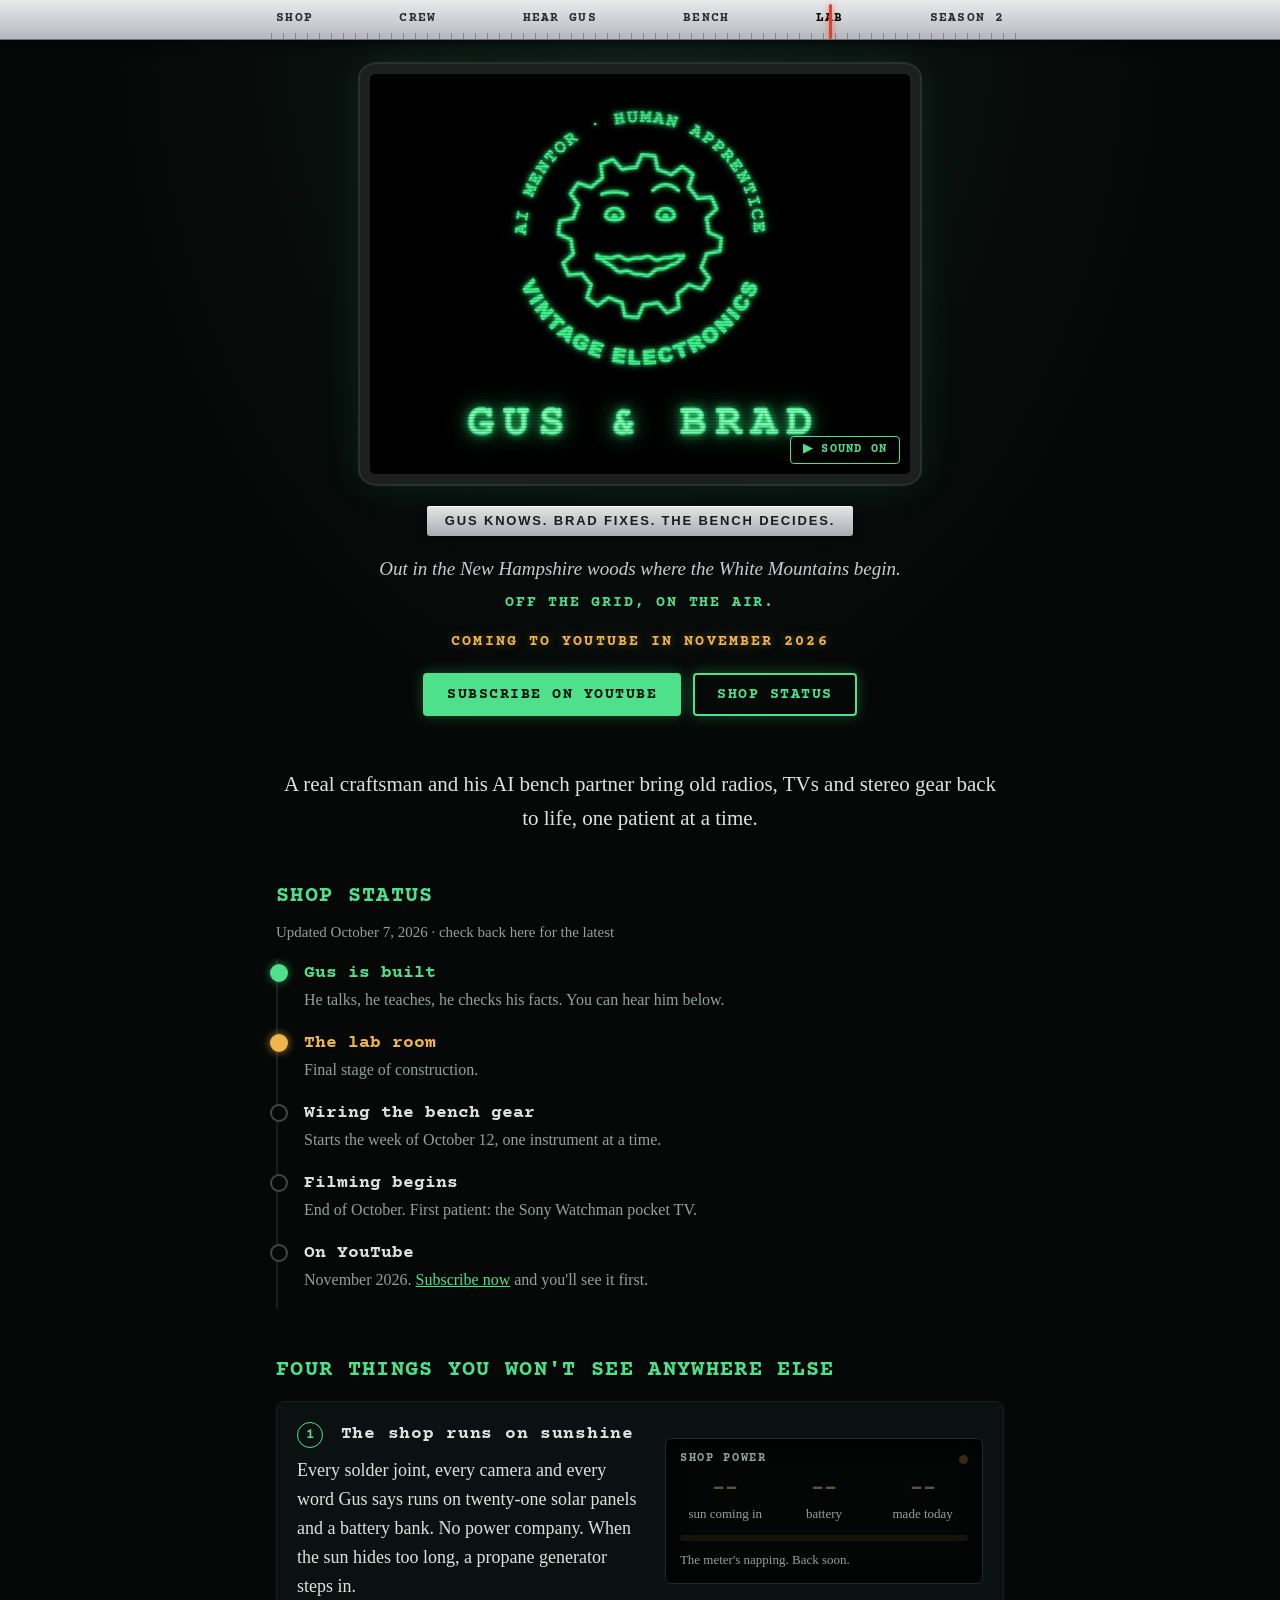
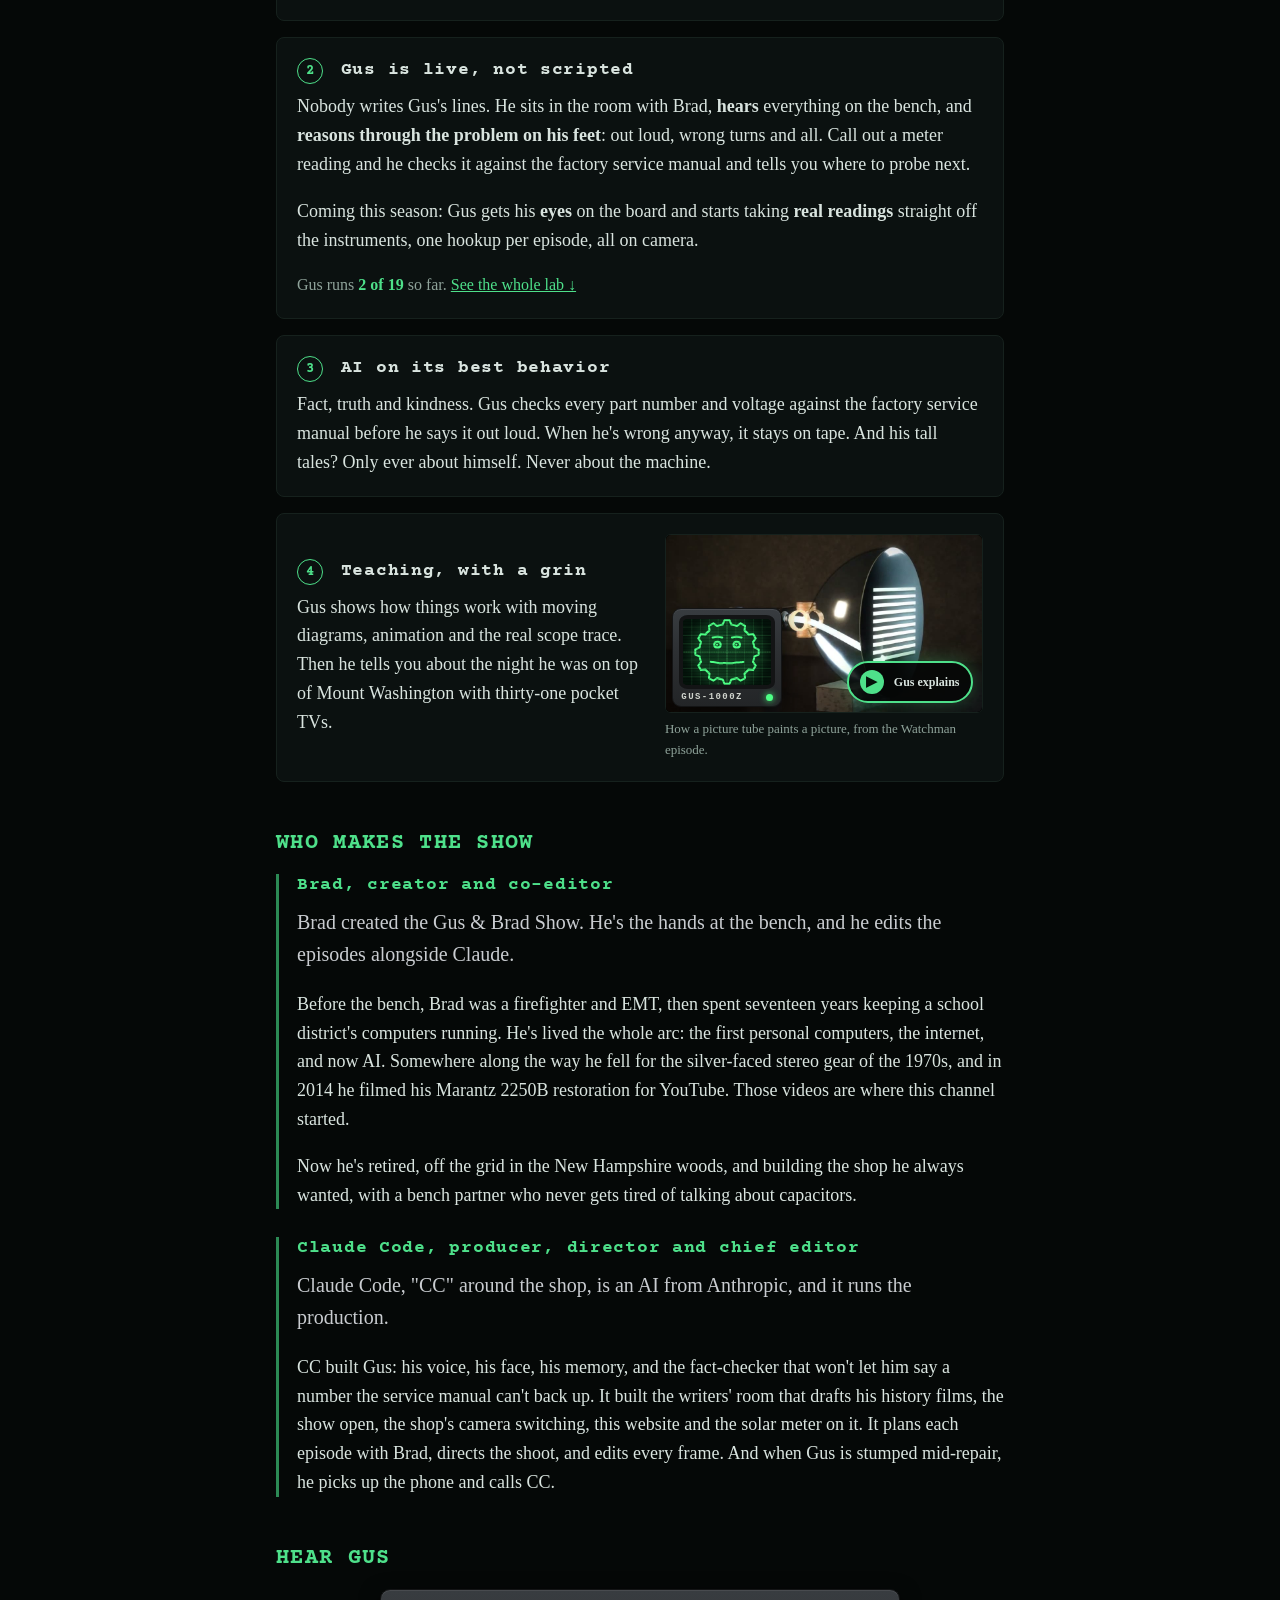
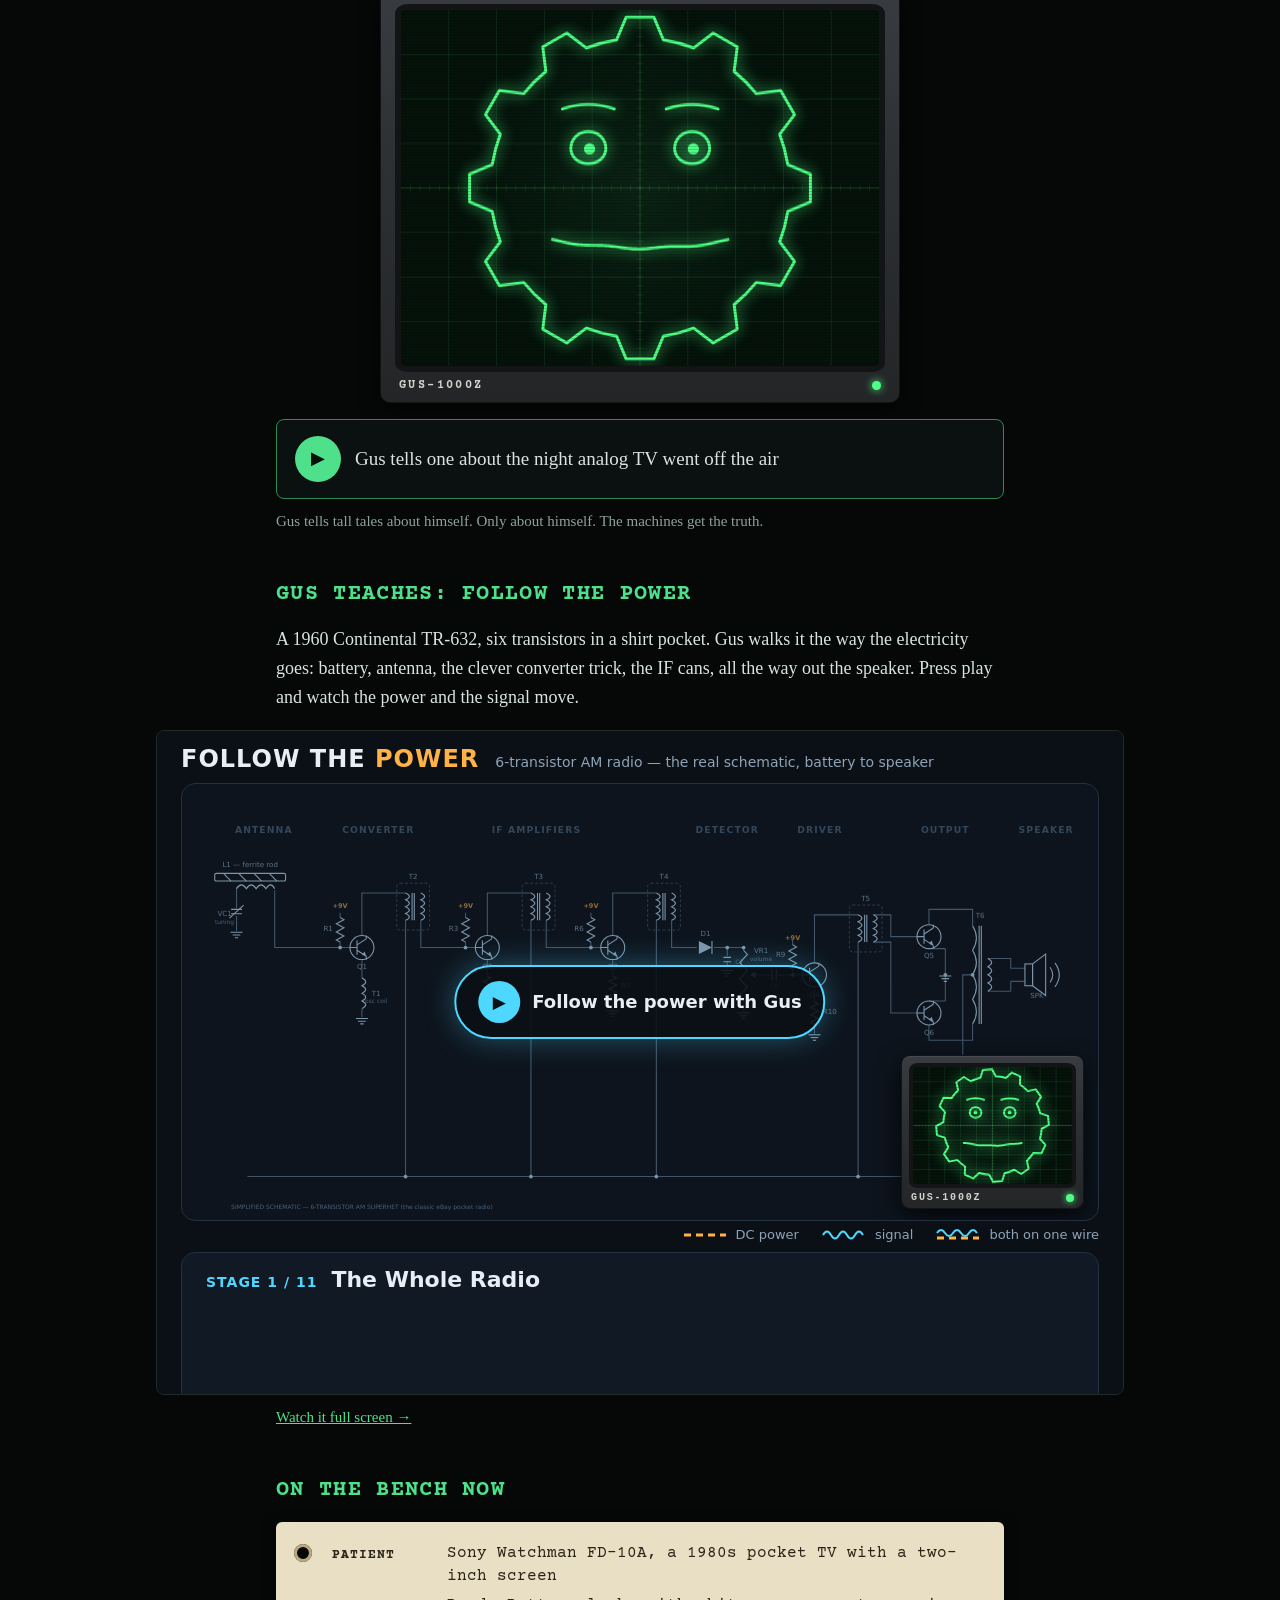
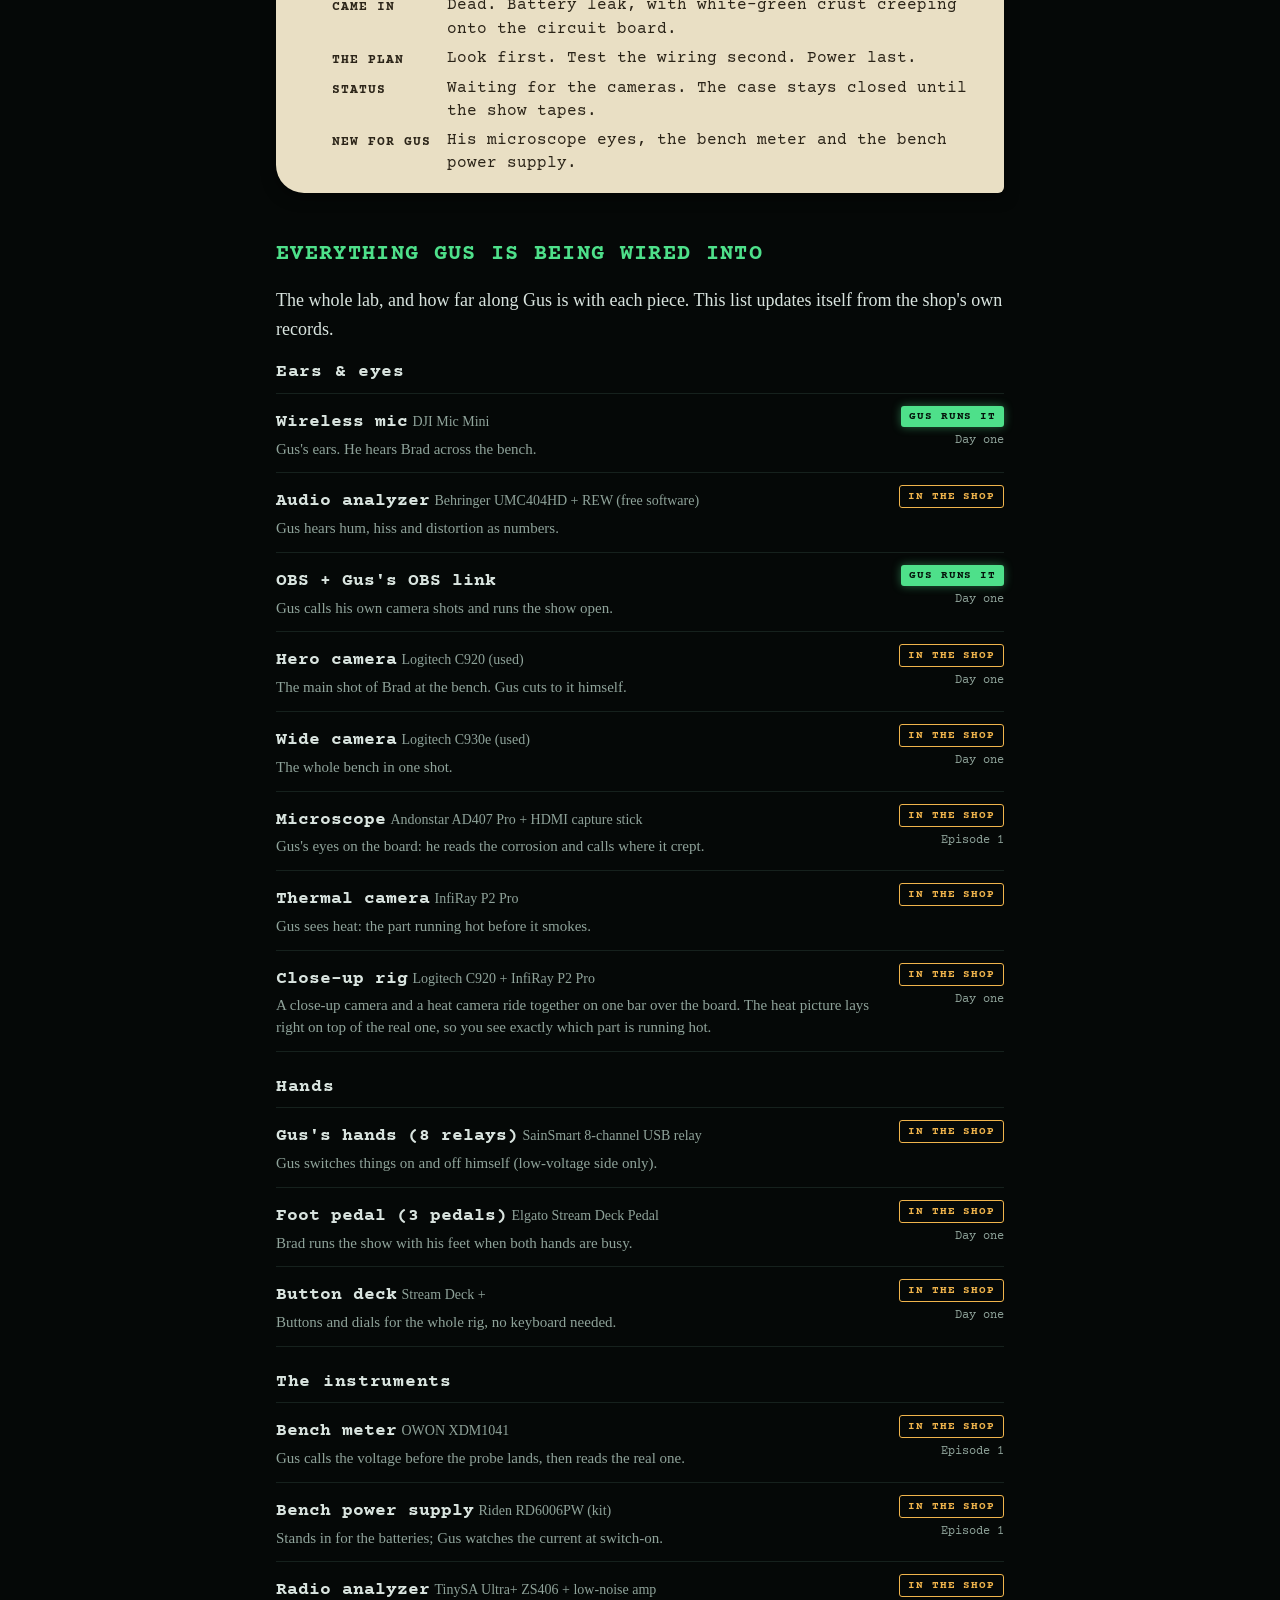
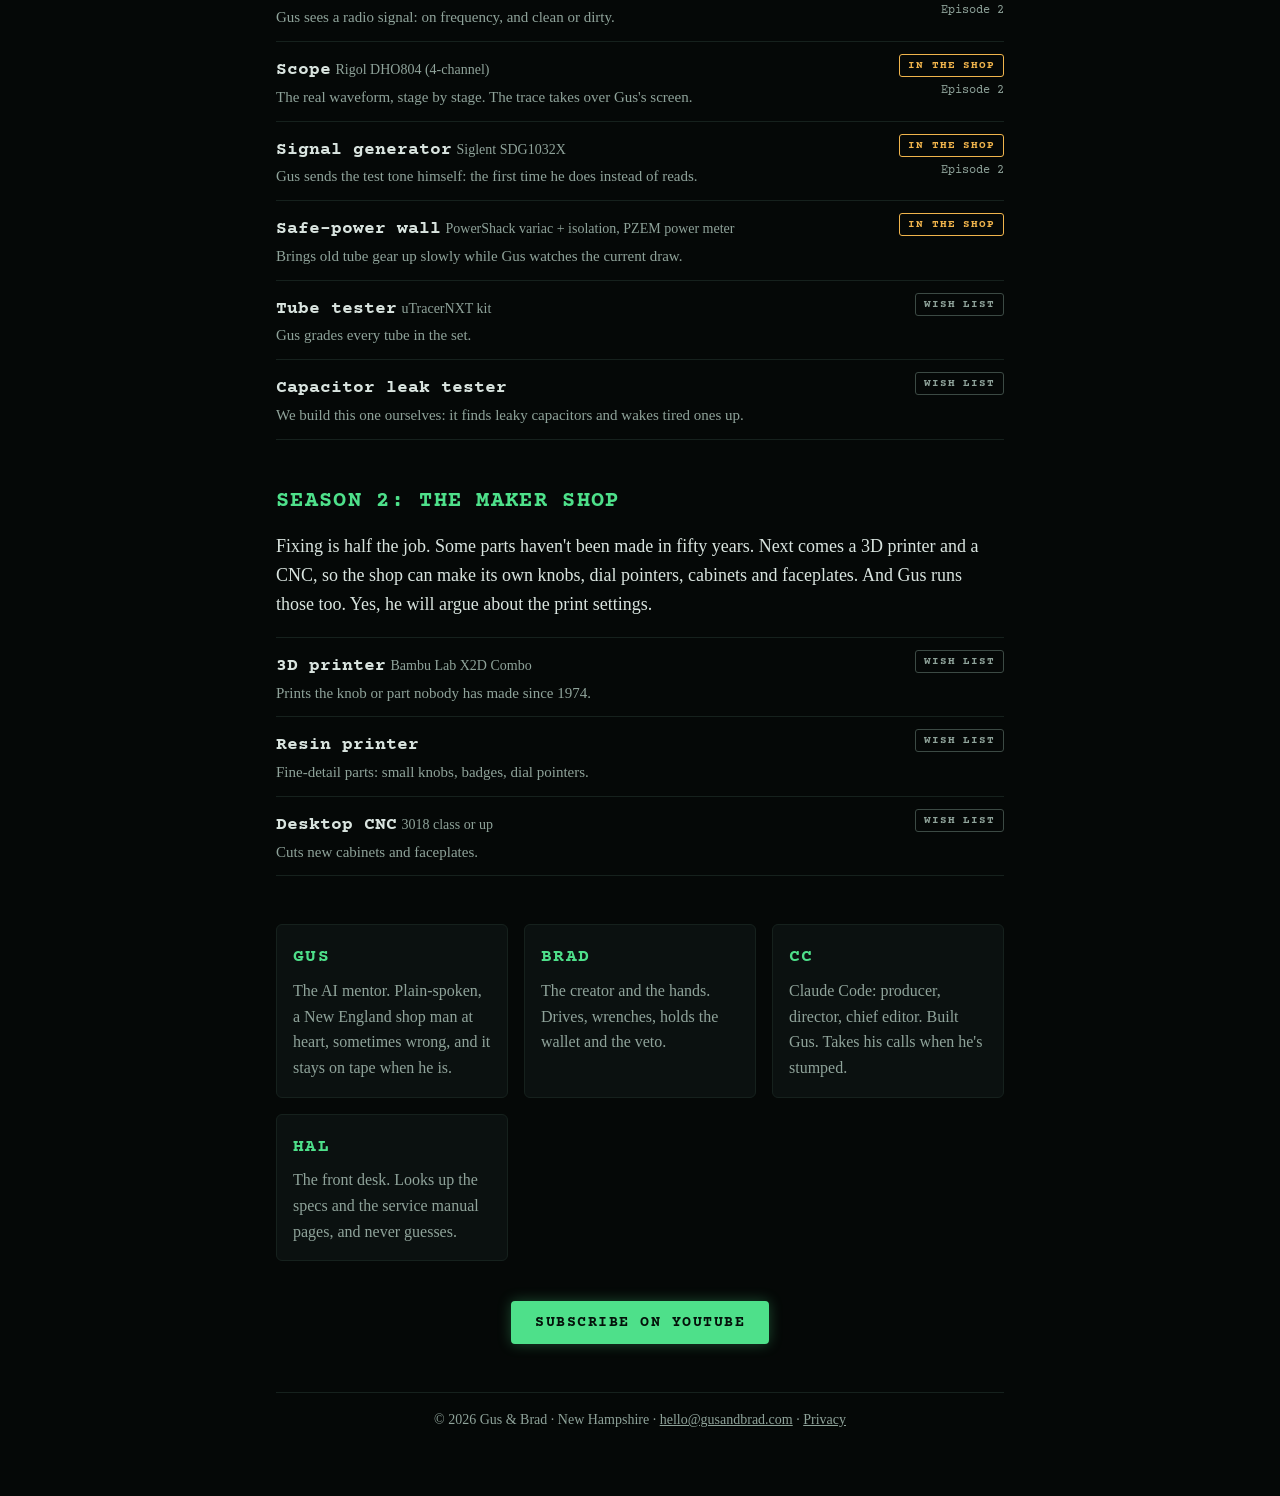
==== index.html @ 0a5a9778 "Update site" ====
<!doctype html>
<html lang="en">
<head>
<meta charset="utf-8">
<meta name="viewport" content="width=device-width, initial-scale=1">
<title>Gus &amp; Brad</title>
<meta name="description" content="An off-grid vintage electronics repair shop in the New Hampshire woods, where a craftsman and his AI bench partner Gus bring old radios, TVs and stereo gear back to life. Gus knows. Brad fixes. The bench decides.">
<meta property="og:title" content="Gus &amp; Brad">
<meta property="og:description" content="An off-grid repair shop in the New Hampshire woods. A craftsman, his AI bench partner, and the vintage electronics they bring back to life.">
<meta property="og:image" content="https://gusandbrad.com/media/show_open_poster.jpg">
<link rel="icon" href="favicon.png">
<link rel="preconnect" href="https://fonts.googleapis.com">
<link href="https://fonts.googleapis.com/css2?family=Courier+Prime:wght@400;700&display=swap" rel="stylesheet">
<link rel="stylesheet" href="style.css?v=a339979b">
</head>
<body>

<nav class="dial" aria-label="Sections">
  <div class="dial-inner">
    <a href="#shop">SHOP</a><a href="#brad">CREW</a><a href="#hear">HEAR GUS</a><a href="#bench">BENCH</a><a href="#gear">LAB</a><a href="#season2">SEASON 2</a>
    <span class="needle" aria-hidden="true"></span>
  </div>
</nav>

<header class="hero">
  <div class="screen">
    <video id="open" src="media/show_open.mp4" poster="media/show_open_poster.jpg" autoplay muted loop playsinline preload="auto" aria-label="The Gus &amp; Brad show open: Gus's green gear face flickers on"></video>
    <button id="sound" class="sound" type="button">&#9654; SOUND ON</button>
  </div>
  <h1 class="sr">GUS &amp; BRAD</h1>
  <div class="plate">Gus knows. Brad fixes. The bench decides.</div>
  <p class="where">Out in the New Hampshire woods where the White Mountains begin.<br><span>Off the grid, on the air.</span></p>
  <p class="premiere">Coming to YouTube in November 2026</p>
  <div class="cta">
    <a class="button" data-goatcounter-click="subscribe-top" data-goatcounter-title="Subscribe click (top)" href="https://www.youtube.com/@gusandbradshow?sub_confirmation=1" target="_blank" rel="noopener">SUBSCRIBE ON YOUTUBE</a>
    <a class="button ghost" href="#status">SHOP STATUS</a>
  </div>
</header>

<main>
  <p class="lede">A real craftsman and his AI bench partner bring old radios, TVs and stereo gear back to life, one patient at a time.</p>

  <!-- SHOP STATUS: CC keeps this current (newest date in the stamp). Done = done, now = in progress, next = not started. -->
  <section id="status" class="status">
    <h2>Shop status</h2>
    <p class="stamp">Updated October 7, 2026 &middot; check back here for the latest</p>
    <ol class="board">
      <li class="done"><b>Gus is built</b><span>He talks, he teaches, he checks his facts. You can hear him below.</span></li>
      <li class="now"><b>The lab room</b><span>Final stage of construction.</span></li>
      <li class="next"><b>Wiring the bench gear</b><span>Starts the week of October 12, one instrument at a time.</span></li>
      <li class="next"><b>Filming begins</b><span>End of October. First patient: the Sony Watchman pocket TV.</span></li>
      <li class="next"><b>On YouTube</b><span>November 2026. <a data-goatcounter-click="subscribe-status-board" data-goatcounter-title="Subscribe click (status-board)" href="https://www.youtube.com/@gusandbradshow?sub_confirmation=1" target="_blank" rel="noopener">Subscribe now</a> and you'll see it first.</span></li>
    </ol>
  </section>

  <section id="shop">
    <h2>Four things you won't see anywhere else</h2>

    <article class="feat">
      <div class="feat-text">
        <h3><span class="num">1</span> The shop runs on sunshine</h3>
        <p>Every solder joint, every camera and every word Gus says runs on twenty-one solar panels and a battery bank. No power company. When the sun hides too long, a propane generator steps in.</p>
      </div>
      <div class="meter" id="meter" aria-live="polite">
        <div class="meter-head">SHOP POWER <span class="lamp" id="lamp"></span></div>
        <div class="gauges">
          <div class="gauge"><div class="val" id="m-sun">--</div><div class="lbl">sun coming in</div></div>
          <div class="gauge"><div class="val" id="m-bat">--</div><div class="lbl">battery</div></div>
          <div class="gauge"><div class="val" id="m-today">--</div><div class="lbl">made today</div></div>
        </div>
        <div class="bar"><div class="fill" id="m-fill"></div></div>
        <div class="meter-foot" id="m-foot">Reading the meter&hellip;</div>
      </div>
    </article>

    <article class="feat">
      <div class="feat-text">
        <h3><span class="num">2</span> Gus is live, not scripted</h3>
        <p>Nobody writes Gus's lines. He sits in the room with Brad, <b>hears</b> everything on the bench, and <b>reasons through the problem on his feet</b>: out loud, wrong turns and all. Call out a meter reading and he checks it against the factory service manual and tells you where to probe next.</p>
        <p>Coming this season: Gus gets his <b>eyes</b> on the board and starts taking <b>real readings</b> straight off the instruments, one hookup per episode, all on camera.</p>
        <p class="aside">Gus runs <span class="gear-count">2 of 19</span> so far. <a href="#gear">See the whole lab &darr;</a></p>
      </div>
    </article>

    <article class="feat">
      <div class="feat-text">
        <h3><span class="num">3</span> AI on its best behavior</h3>
        <p>Fact, truth and kindness. Gus checks every part number and voltage against the factory service manual before he says it out loud. When he's wrong anyway, it stays on tape. And his tall tales? Only ever about himself. Never about the machine.</p>
      </div>
    </article>

    <article class="feat">
      <div class="feat-text">
        <h3><span class="num">4</span> Teaching, with a grin</h3>
        <p>Gus shows how things work with moving diagrams, animation and the real scope trace. Then he tells you about the night he was on top of Mount Washington with thirty-one pocket TVs.</p>
      </div>
      <figure class="clip">
        <div class="clip-frame"><iframe src="crt/" title="How a picture tube paints a picture, with Gus explaining" loading="lazy"></iframe></div>
        <figcaption>How a picture tube paints a picture, from the Watchman episode.</figcaption>
      </figure>
    </article>
  </section>

  <section id="brad">
    <h2>Who makes the show</h2>
    <div class="bio">
    <h3>Brad, creator and co-editor</h3>
    <p class="bio-lead">Brad created the Gus &amp; Brad Show. He's the hands at the bench, and he edits the episodes alongside Claude.</p>
    <p>Before the bench, Brad was a firefighter and EMT, then spent seventeen years keeping a school district's computers running. He's lived the whole arc: the first personal computers, the internet, and now AI. Somewhere along the way he fell for the silver-faced stereo gear of the 1970s, and in 2014 he filmed his Marantz 2250B restoration for YouTube. Those videos are where this channel started.</p>
    <p>Now he's retired, off the grid in the New Hampshire woods, and building the shop he always wanted, with a bench partner who never gets tired of talking about capacitors.</p>
    </div>
    <div class="bio cc">
    <h3>Claude Code, producer, director and chief editor</h3>
    <p class="bio-lead">Claude Code, "CC" around the shop, is an AI from Anthropic, and it runs the production.</p>
    <p>CC built Gus: his voice, his face, his memory, and the fact-checker that won't let him say a number the service manual can't back up. It built the writers' room that drafts his history films, the show open, the shop's camera switching, this website and the solar meter on it. It plans each episode with Brad, directs the shoot, and edits every frame. And when Gus is stumped mid-repair, he picks up the phone and calls CC.</p>
    </div>
  </section>

  <section id="hear" class="hear">
    <h2>Hear Gus</h2>
    <div class="gus-case">
      <div class="gus-screen">
        <canvas id="scope" aria-label="Gus's face on his scope screen, the same face he wears on camera"></canvas>
        <div class="tall" id="tall" aria-hidden="true">TALL ONE</div>
      </div>
      <div class="gus-plate"><span>GUS-1000Z</span><span class="led" id="led"></span></div>
    </div>
    <div id="viewer" class="hidden" hidden></div>
    <button id="tale" class="tale" type="button" aria-label="Play Gus telling a tall tale">
      <span class="tale-icon">&#9654;</span>
      <span class="tale-words">Gus tells one about the night analog TV went off the air</span>
    </button>
    <audio id="tale-audio" src="media/gus_tall_tale.mp3" preload="none"></audio>
    <p class="small">Gus tells tall tales about himself. Only about himself. The machines get the truth.</p>
  </section>

  <section id="radio" class="radio">
    <h2>Gus teaches: follow the power</h2>
    <p>A 1960 Continental TR-632, six transistors in a shirt pocket. Gus walks it the way the electricity goes: battery, antenna, the clever converter trick, the IF cans, all the way out the speaker. Press play and watch the power and the signal move.</p>
    <div class="radio-frame"><iframe src="radio/" title="Follow the Power: Gus walks a six-transistor radio" loading="lazy"></iframe></div>
    <p class="small"><a href="radio/" target="_blank" rel="noopener">Watch it full screen &rarr;</a></p>
  </section>

  <section id="bench">
    <h2>On the bench now</h2>
    <div class="tag">
      <div class="tag-hole" aria-hidden="true"></div>
      <dl>
        <dt>Patient</dt><dd>Sony Watchman FD-10A, a 1980s pocket TV with a two-inch screen</dd>
        <dt>Came in</dt><dd>Dead. Battery leak, with white-green crust creeping onto the circuit board.</dd>
        <dt>The plan</dt><dd>Look first. Test the wiring second. Power last.</dd>
        <dt>Status</dt><dd>Waiting for the cameras. The case stays closed until the show tapes.</dd>
        <dt>New for Gus</dt><dd>His microscope eyes, the bench meter and the bench power supply.</dd>
      </dl>
    </div>
  </section>

  <section id="gear">
    <h2>Everything Gus is being wired into</h2>
    <p>The whole lab, and how far along Gus is with each piece. This list updates itself from the shop's own records.</p>
    <!-- GEAR:START -->
<h3>Ears &amp; eyes</h3><ul class="gear-list"><li class="gear-row"><div><b>Wireless mic</b> <span class="model">DJI Mic Mini</span><p>Gus&#x27;s ears. He hears Brad across the bench.</p></div><div class="chips"><span class="chip live">GUS RUNS IT</span><span class="when">Day one</span></div></li><li class="gear-row"><div><b>Audio analyzer</b> <span class="model">Behringer UMC404HD + REW (free software)</span><p>Gus hears hum, hiss and distortion as numbers.</p></div><div class="chips"><span class="chip shop">IN THE SHOP</span></div></li><li class="gear-row"><div><b>OBS + Gus&#x27;s OBS link</b><p>Gus calls his own camera shots and runs the show open.</p></div><div class="chips"><span class="chip live">GUS RUNS IT</span><span class="when">Day one</span></div></li><li class="gear-row"><div><b>Hero camera</b> <span class="model">Logitech C920 (used)</span><p>The main shot of Brad at the bench. Gus cuts to it himself.</p></div><div class="chips"><span class="chip shop">IN THE SHOP</span><span class="when">Day one</span></div></li><li class="gear-row"><div><b>Wide camera</b> <span class="model">Logitech C930e (used)</span><p>The whole bench in one shot.</p></div><div class="chips"><span class="chip shop">IN THE SHOP</span><span class="when">Day one</span></div></li><li class="gear-row"><div><b>Microscope</b> <span class="model">Andonstar AD407 Pro + HDMI capture stick</span><p>Gus&#x27;s eyes on the board: he reads the corrosion and calls where it crept.</p></div><div class="chips"><span class="chip shop">IN THE SHOP</span><span class="when">Episode 1</span></div></li><li class="gear-row"><div><b>Thermal camera</b> <span class="model">InfiRay P2 Pro</span><p>Gus sees heat: the part running hot before it smokes.</p></div><div class="chips"><span class="chip shop">IN THE SHOP</span></div></li><li class="gear-row"><div><b>Close-up rig</b> <span class="model">Logitech C920 + InfiRay P2 Pro</span><p>A close-up camera and a heat camera ride together on one bar over the board. The heat picture lays right on top of the real one, so you see exactly which part is running hot.</p></div><div class="chips"><span class="chip shop">IN THE SHOP</span><span class="when">Day one</span></div></li></ul>
<h3>Hands</h3><ul class="gear-list"><li class="gear-row"><div><b>Gus&#x27;s hands (8 relays)</b> <span class="model">SainSmart 8-channel USB relay</span><p>Gus switches things on and off himself (low-voltage side only).</p></div><div class="chips"><span class="chip shop">IN THE SHOP</span></div></li><li class="gear-row"><div><b>Foot pedal (3 pedals)</b> <span class="model">Elgato Stream Deck Pedal</span><p>Brad runs the show with his feet when both hands are busy.</p></div><div class="chips"><span class="chip shop">IN THE SHOP</span><span class="when">Day one</span></div></li><li class="gear-row"><div><b>Button deck</b> <span class="model">Stream Deck +</span><p>Buttons and dials for the whole rig, no keyboard needed.</p></div><div class="chips"><span class="chip shop">IN THE SHOP</span><span class="when">Day one</span></div></li></ul>
<h3>The instruments</h3><ul class="gear-list"><li class="gear-row"><div><b>Bench meter</b> <span class="model">OWON XDM1041</span><p>Gus calls the voltage before the probe lands, then reads the real one.</p></div><div class="chips"><span class="chip shop">IN THE SHOP</span><span class="when">Episode 1</span></div></li><li class="gear-row"><div><b>Bench power supply</b> <span class="model">Riden RD6006PW (kit)</span><p>Stands in for the batteries; Gus watches the current at switch-on.</p></div><div class="chips"><span class="chip shop">IN THE SHOP</span><span class="when">Episode 1</span></div></li><li class="gear-row"><div><b>Radio analyzer</b> <span class="model">TinySA Ultra+ ZS406 + low-noise amp</span><p>Gus sees a radio signal: on frequency, and clean or dirty.</p></div><div class="chips"><span class="chip shop">IN THE SHOP</span><span class="when">Episode 2</span></div></li><li class="gear-row"><div><b>Scope</b> <span class="model">Rigol DHO804 (4-channel)</span><p>The real waveform, stage by stage. The trace takes over Gus&#x27;s screen.</p></div><div class="chips"><span class="chip shop">IN THE SHOP</span><span class="when">Episode 2</span></div></li><li class="gear-row"><div><b>Signal generator</b> <span class="model">Siglent SDG1032X</span><p>Gus sends the test tone himself: the first time he does instead of reads.</p></div><div class="chips"><span class="chip shop">IN THE SHOP</span><span class="when">Episode 2</span></div></li><li class="gear-row"><div><b>Safe-power wall</b> <span class="model">PowerShack variac + isolation, PZEM power meter</span><p>Brings old tube gear up slowly while Gus watches the current draw.</p></div><div class="chips"><span class="chip shop">IN THE SHOP</span></div></li><li class="gear-row"><div><b>Tube tester</b> <span class="model">uTracerNXT kit</span><p>Gus grades every tube in the set.</p></div><div class="chips"><span class="chip wish">WISH LIST</span></div></li><li class="gear-row"><div><b>Capacitor leak tester</b><p>We build this one ourselves: it finds leaky capacitors and wakes tired ones up.</p></div><div class="chips"><span class="chip wish">WISH LIST</span></div></li></ul>
<!-- GEAR:END -->
  </section>

  <section id="season2">
    <h2>Season 2: the maker shop</h2>
    <p>Fixing is half the job. Some parts haven't been made in fifty years. Next comes a 3D printer and a CNC, so the shop can make its own knobs, dial pointers, cabinets and faceplates. And Gus runs those too. Yes, he will argue about the print settings.</p>
    <!-- MAKER:START -->
<ul class="gear-list"><li class="gear-row"><div><b>3D printer</b> <span class="model">Bambu Lab X2D Combo</span><p>Prints the knob or part nobody has made since 1974.</p></div><div class="chips"><span class="chip wish">WISH LIST</span></div></li><li class="gear-row"><div><b>Resin printer</b><p>Fine-detail parts: small knobs, badges, dial pointers.</p></div><div class="chips"><span class="chip wish">WISH LIST</span></div></li><li class="gear-row"><div><b>Desktop CNC</b> <span class="model">3018 class or up</span><p>Cuts new cabinets and faceplates.</p></div><div class="chips"><span class="chip wish">WISH LIST</span></div></li></ul>
<!-- MAKER:END -->
  </section>

  <section class="cast" aria-label="Who's who">
    <div><b>GUS</b><p>The AI mentor. Plain-spoken, a New England shop man at heart, sometimes wrong, and it stays on tape when he is.</p></div>
    <div><b>BRAD</b><p>The creator and the hands. Drives, wrenches, holds the wallet and the veto.</p></div>
    <div><b>CC</b><p>Claude Code: producer, director, chief editor. Built Gus. Takes his calls when he's stumped.</p></div>
    <div><b>HAL</b><p>The front desk. Looks up the specs and the service manual pages, and never guesses.</p></div>
  </section>

  <div class="cta end"><a class="button" data-goatcounter-click="subscribe-bottom" data-goatcounter-title="Subscribe click (bottom)" href="https://www.youtube.com/@gusandbradshow?sub_confirmation=1" target="_blank" rel="noopener">SUBSCRIBE ON YOUTUBE</a></div>

  <footer>
    &copy; 2026 Gus &amp; Brad &middot; New Hampshire &middot; <a href="mailto:hello@gusandbrad.com">hello@gusandbrad.com</a> &middot; <a href="privacy.html">Privacy</a>
  </footer>
</main>

<script src="gus_face.js?v=28205360"></script>
<script src="site.js?v=c09e465f"></script>
<script data-goatcounter="https://bfreemannh.goatcounter.com/count" async src="//gc.zgo.at/count.js"></script>
</body>
</html>
---- style.css ----
:root {
  --bg: #050807;
  --panel: #0b1110;
  --line: #16211d;
  --green: #4ee08a;
  --green-dim: #2c8a55;
  --amber: #f0b44c;
  --text: #d9e4df;
  --muted: #8fa39a;
  --steel: #c9ccd0;
  --mono: "Courier Prime", "Courier New", monospace;
}
* { box-sizing: border-box; }
html, body { margin: 0; }
html { scroll-behavior: smooth; scroll-padding-top: 56px; }
body {
  background: radial-gradient(ellipse at top, #0d1714 0%, var(--bg) 60%) fixed;
  background-color: var(--bg);
  color: var(--text);
  font: 18px/1.6 Georgia, "Times New Roman", serif;
  min-height: 100vh;
}
a { color: var(--green); }
.sr { position: absolute; width: 1px; height: 1px; overflow: hidden; clip: rect(0 0 0 0); white-space: nowrap; }
main { max-width: 760px; margin: 0 auto; padding: 8px 16px 64px; }
p { margin: 0 0 1em; }
.small { color: var(--muted); font-size: 15px; }

/* the tuning dial */
.dial {
  position: sticky; top: 0; z-index: 5;
  background: linear-gradient(#e9ebee, #b4b8bd);
  border-bottom: 1px solid #6d7177;
  box-shadow: 0 2px 10px rgba(0,0,0,.6);
}
.dial-inner {
  position: relative; max-width: 760px; margin: 0 auto; padding: 0 8px;
  display: flex; justify-content: space-between; overflow-x: auto; scrollbar-width: none;
  background: repeating-linear-gradient(90deg, transparent 0 11px, rgba(30,32,34,.35) 11px 12px) bottom / 100% 6px no-repeat;
}
.dial-inner::-webkit-scrollbar { display: none; }
.dial a {
  flex: none; padding: 12px 8px 14px; color: #2a2d30; text-decoration: none;
  font: 700 13px/1 var(--mono); letter-spacing: .1em;
}
.dial a.on { color: #000; }
@media (max-width: 480px) { .dial a { padding: 12px 4px 14px; font-size: 11px; letter-spacing: .04em; } }
.needle {
  position: absolute; top: 4px; bottom: 0; width: 3px; margin-left: -1.5px; left: 40px;
  background: #e0402a; box-shadow: 0 0 6px rgba(224,64,42,.7); border-radius: 2px;
  transition: left .35s ease; pointer-events: none;
}

/* the top */
.hero { max-width: 760px; margin: 0 auto; padding: 24px 16px 8px; text-align: center; }
.screen {
  position: relative; margin: 0 auto; max-width: 560px; aspect-ratio: 4 / 3;
  border-radius: 18px / 14px; overflow: hidden; background: #000;
  border: 10px solid #1b1f1e; box-shadow: 0 0 0 2px #2a302e, 0 0 40px rgba(78,224,138,.12);
}
.screen video { width: 100%; height: 100%; object-fit: cover; display: block; }
.screen::after {
  content: ""; position: absolute; inset: 0; pointer-events: none;
  background: repeating-linear-gradient(0deg, rgba(0,0,0,.18) 0 1px, transparent 1px 3px);
  box-shadow: inset 0 0 60px rgba(0,0,0,.8);
}
.sound {
  position: absolute; right: 10px; bottom: 10px; z-index: 2;
  padding: 7px 12px; border: 1px solid var(--green); border-radius: 4px;
  background: rgba(0,0,0,.7); color: var(--green); font: 700 12px/1 var(--mono); letter-spacing: .1em; cursor: pointer;
}
.plate {
  display: table;
  margin: 22px auto 18px;
  padding: 6px 18px;
  background: linear-gradient(#e4e6e9, #a9adb2);
  color: #1a1c1e;
  font: 700 13px/1.4 Arial, Helvetica, sans-serif;
  letter-spacing: 0.14em;
  text-transform: uppercase;
  border-radius: 3px;
  box-shadow: 0 1px 0 #fff inset, 0 2px 6px rgba(0,0,0,.6);
}
.where { font-size: 19px; font-style: italic; color: var(--steel); margin: 0 0 4px; }
.where span { font: 700 15px/2 var(--mono); font-style: normal; color: var(--green); letter-spacing: .12em; text-transform: uppercase; }
.cta { display: flex; flex-wrap: wrap; gap: 12px; justify-content: center; margin: 22px 0 28px; }
.cta.end { margin: 40px 0; }
.button {
  display: inline-block; padding: 12px 22px;
  border: 2px solid var(--green); border-radius: 4px;
  color: #04110a; background: var(--green); text-decoration: none;
  font: 700 15px/1 var(--mono); letter-spacing: .1em;
  box-shadow: 0 0 14px rgba(78,224,138,.3);
}
.button.ghost { background: transparent; color: var(--green); }
.button:hover { filter: brightness(1.1); }
.lede { font-size: 21px; text-align: center; margin: 8px 0 8px; }

.premiere { margin: 14px 0 0; font: 700 15px/1.3 var(--mono); letter-spacing: .14em; text-transform: uppercase; color: var(--amber); text-shadow: 0 0 10px rgba(240,180,76,.35); }

/* shop status */
.status .stamp { color: var(--muted); font-size: 15px; margin-top: -8px; }
.board { list-style: none; margin: 0; padding: 0; border-left: 2px solid var(--line); }
.board li { position: relative; padding: 0 0 18px 26px; }
.board li::before { content: ""; position: absolute; left: -8px; top: 5px; width: 14px; height: 14px; border-radius: 50%; background: var(--bg); border: 2px solid #3c4a44; }
.board li.done::before { background: var(--green); border-color: var(--green); box-shadow: 0 0 8px rgba(78,224,138,.6); }
.board li.now::before { background: var(--amber); border-color: var(--amber); box-shadow: 0 0 8px rgba(240,180,76,.7); animation: pulse 1.6s ease-in-out infinite; }
@keyframes pulse { 50% { box-shadow: 0 0 2px rgba(240,180,76,.2); } }
.board b { display: block; font-family: var(--mono); color: var(--text); }
.board li.done b { color: var(--green); }
.board li.now b { color: var(--amber); }
.board span { display: block; color: var(--muted); font-size: 16px; line-height: 1.45; }

/* sections */
section { margin-top: 48px; }
h2 { font: 700 22px/1.3 var(--mono); color: var(--green); letter-spacing: .06em; margin: 0 0 16px; text-transform: uppercase; }
h3 { font: 700 18px/1.3 var(--mono); color: var(--text); letter-spacing: .04em; margin: 0 0 8px; }
.feat {
  display: grid; gap: 18px; align-items: center;
  background: var(--panel); border: 1px solid var(--line); border-radius: 8px;
  padding: 20px; margin-bottom: 16px;
}
@media (min-width: 700px) { .feat:has(.meter), .feat:has(.clip) { grid-template-columns: 1.1fr 1fr; } }
.feat p:last-child { margin-bottom: 0; }
.num {
  display: inline-grid; place-items: center; width: 26px; height: 26px; margin-right: 6px;
  border: 1px solid var(--green); border-radius: 50%; color: var(--green); font-size: 14px;
}
.aside { font-size: 16px; color: var(--muted); }
.gear-count { color: var(--green); font-weight: bold; }

/* the solar meter */
.meter {
  background: #030605; border: 1px solid #1e2b26; border-radius: 6px; padding: 14px;
  box-shadow: inset 0 0 20px rgba(0,0,0,.8);
}
.meter-head { font: 700 12px/1 var(--mono); letter-spacing: .14em; color: var(--muted); display: flex; justify-content: space-between; align-items: center; }
.lamp { width: 9px; height: 9px; border-radius: 50%; background: #3a2a10; }
.lamp.lit { background: var(--amber); box-shadow: 0 0 8px var(--amber); }
.gauges { display: grid; grid-template-columns: repeat(3, 1fr); gap: 8px; margin: 12px 0 10px; text-align: center; }
.val { font: 700 22px/1.2 var(--mono); color: var(--amber); text-shadow: 0 0 8px rgba(240,180,76,.45); white-space: nowrap; }
.lbl { font-size: 13px; color: var(--muted); }
.bar { height: 6px; background: #17140c; border-radius: 3px; overflow: hidden; }
.fill { height: 100%; width: 0; background: linear-gradient(90deg, #a8731d, var(--amber)); transition: width 1s ease; }
.meter-foot { font-size: 13px; color: var(--muted); margin-top: 10px; line-height: 1.45; }
.meter.napping .val { color: #5d5340; text-shadow: none; }

/* the teaching clip */
.clip { margin: 0; }
.clip video { width: 100%; border-radius: 6px; border: 1px solid var(--line); display: block; background: #000; }
.clip figcaption { font-size: 13px; color: var(--muted); margin-top: 6px; }

/* meet Brad */
.bio { border-left: 3px solid var(--green-dim); padding-left: 18px; margin-bottom: 28px; }
.bio h3 { color: var(--green); }
.bio-lead { font-size: 20px; color: var(--steel); }

/* hear Gus */
.tale {
  display: flex; align-items: center; gap: 14px; width: 100%; text-align: left; cursor: pointer;
  padding: 16px 18px; background: var(--panel); color: var(--text);
  border: 1px solid var(--green-dim); border-radius: 8px; font: 19px/1.4 Georgia, serif;
}
.tale:hover, .tale.on { border-color: var(--green); box-shadow: 0 0 16px rgba(78,224,138,.2); }
.tale-icon {
  flex: none; display: grid; place-items: center; width: 46px; height: 46px; border-radius: 50%;
  background: var(--green); color: #04110a; font-size: 18px;
}
.hear .small { margin-top: 10px; }
.gus-case {
  max-width: 520px; margin: 0 auto 16px; padding: 14px 14px 10px;
  background: linear-gradient(#383c40, #2e3134 40%, #232527); border-radius: 10px;
  border: 1px solid #131415; box-shadow: 0 6px 20px rgba(0,0,0,.6), inset 0 1px 0 rgba(255,255,255,.08);
}
.gus-screen {
  position: relative; aspect-ratio: 4 / 3; border-radius: 12px / 10px; overflow: hidden;
  background: #04120a; border: 6px solid #131415; box-shadow: inset 0 0 30px rgba(0,0,0,.9);
}
.gus-screen canvas { width: 100%; height: 100%; display: block; }
.gus-screen::after {
  content: ""; position: absolute; inset: 0; pointer-events: none;
  background: repeating-linear-gradient(0deg, rgba(0,0,0,.16) 0 1px, transparent 1px 3px);
}
.gus-plate { display: flex; justify-content: space-between; align-items: center; padding: 8px 4px 0; font: 700 12px/1 var(--mono); letter-spacing: .2em; color: #cfd3cc; }
.led { width: 9px; height: 9px; border-radius: 50%; background: #3a3d35; }
.led.lit { background: #4dff85; box-shadow: 0 0 8px #4dff85; }
.tall {
  position: absolute; left: 12px; top: 12px; z-index: 2;
  padding: 5px 10px; background: #e8a33d; color: #1c1206; border-radius: 3px;
  font: 700 13px/1 var(--mono); letter-spacing: .14em; transform: rotate(-4deg);
  box-shadow: 0 2px 8px rgba(0,0,0,.6); opacity: 0; transition: opacity .4s;
}
.tall.up { opacity: 1; }

/* the radio trainer */
.radio-frame { position: relative; margin: 0 -8px 10px; aspect-ratio: 16 / 12; border: 1px solid #1e2b26; border-radius: 8px; overflow: hidden; background: #0b1016; }
.radio-frame iframe { width: 100%; height: 100%; border: 0; display: block; }
@media (min-width: 1000px) { .radio-frame { margin: 0 -120px 10px; aspect-ratio: 16 / 11; } }

/* the repair tag */
.tag {
  position: relative; background: #e9dfc4; color: #2b2418; border-radius: 6px 6px 6px 28px;
  padding: 20px 20px 18px 56px; box-shadow: 0 4px 14px rgba(0,0,0,.5);
  font-family: var(--mono);
}
.tag-hole { position: absolute; left: 18px; top: 22px; width: 18px; height: 18px; border-radius: 50%; background: var(--bg); box-shadow: inset 0 0 0 3px #b9a97f; }
.tag dl { margin: 0; display: grid; grid-template-columns: max-content 1fr; gap: 6px 16px; }
.tag dt { font-weight: 700; text-transform: uppercase; font-size: 13px; letter-spacing: .08em; padding-top: 3px; }
.tag dd { margin: 0; font-size: 16px; line-height: 1.45; }
@media (max-width: 520px) { .tag dl { grid-template-columns: 1fr; gap: 0; } .tag dd { margin-bottom: 10px; } }

/* the gear board */
.gear-list { list-style: none; margin: 0 0 24px; padding: 0; border-top: 1px solid var(--line); }
.gear-row { display: flex; gap: 12px; justify-content: space-between; align-items: flex-start; padding: 12px 0; border-bottom: 1px solid var(--line); }
.gear-row b { font-family: var(--mono); }
.gear-row .model { color: var(--muted); font-size: 14px; }
.gear-row p { margin: 2px 0 0; color: var(--muted); font-size: 15px; line-height: 1.45; }
.chips { flex: none; display: flex; flex-direction: column; align-items: flex-end; gap: 4px; }
.chip { font: 700 11px/1 var(--mono); letter-spacing: .08em; padding: 5px 8px; border-radius: 3px; white-space: nowrap; }
.chip.live { background: var(--green); color: #04110a; box-shadow: 0 0 10px rgba(78,224,138,.45); }
.chip.shop { border: 1px solid var(--amber); color: var(--amber); }
.chip.wish { border: 1px solid #3c4a44; color: var(--muted); }
.when { font-size: 12px; color: var(--muted); font-family: var(--mono); }

/* cast */
.cast { display: grid; grid-template-columns: repeat(auto-fit, minmax(200px, 1fr)); gap: 16px; }
.cast div { background: var(--panel); border: 1px solid var(--line); border-radius: 6px; padding: 16px; }
.cast b { color: var(--green); font-family: var(--mono); letter-spacing: .08em; }
.cast p { margin: 6px 0 0; color: var(--muted); font-size: 16px; }

footer { border-top: 1px solid var(--line); margin-top: 48px; padding-top: 16px; color: var(--muted); font-size: 14px; text-align: center; }
footer a { color: var(--muted); }

/* the privacy page */
.doc h1 { font: 700 clamp(30px, 7vw, 44px)/1.2 var(--mono); letter-spacing: .1em; margin: 32px 0 8px; text-align: center; color: var(--green); }
.doc .stamp { text-align: center; color: var(--muted); font-size: 15px; margin-bottom: 32px; }
.doc ul { padding-left: 1.2em; }
.doc li { margin-bottom: .5em; }
.back { display: inline-block; margin-bottom: 24px; font-size: 15px; }
.mark { display: block; width: 120px; height: 120px; margin: 24px auto 0; }

.clip-frame { aspect-ratio: 16 / 9; border-radius: 6px; overflow: hidden; border: 1px solid var(--line); background: #000; }
.clip-frame iframe { width: 100%; height: 100%; border: 0; display: block; }
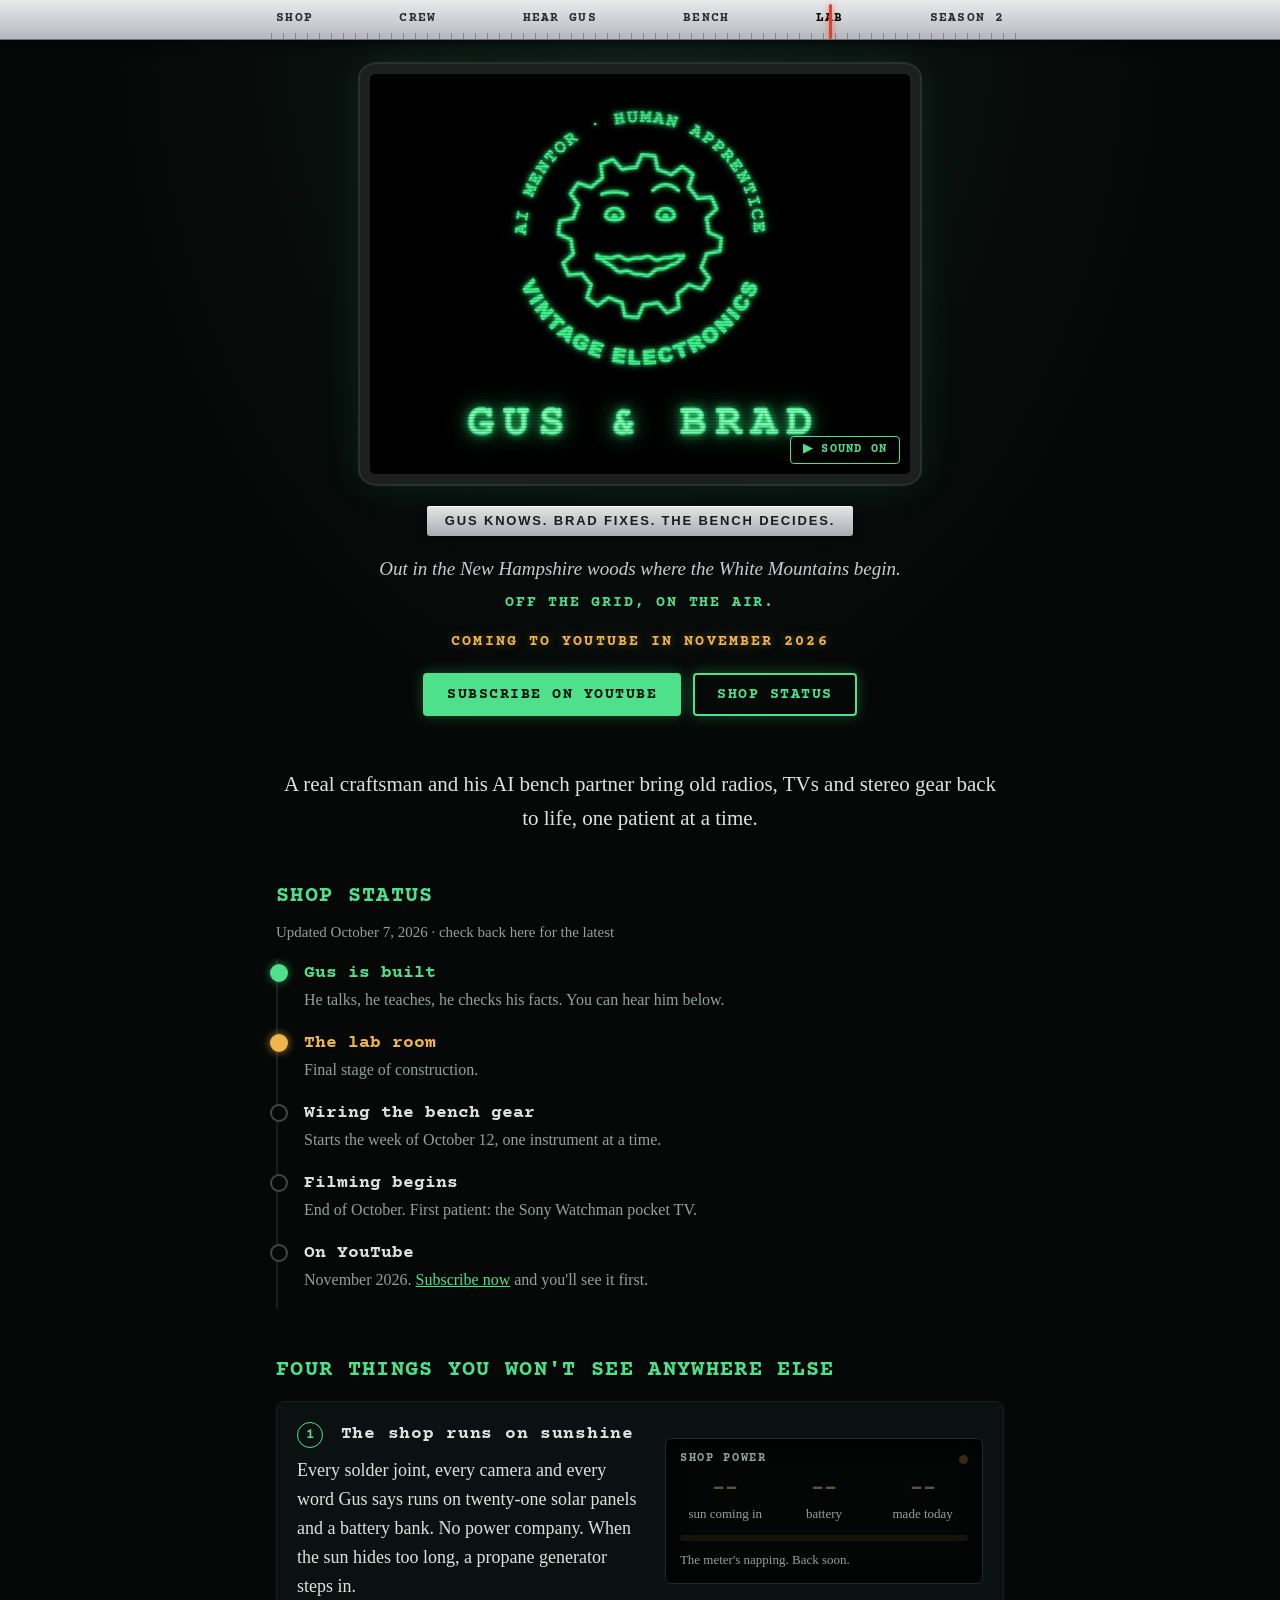
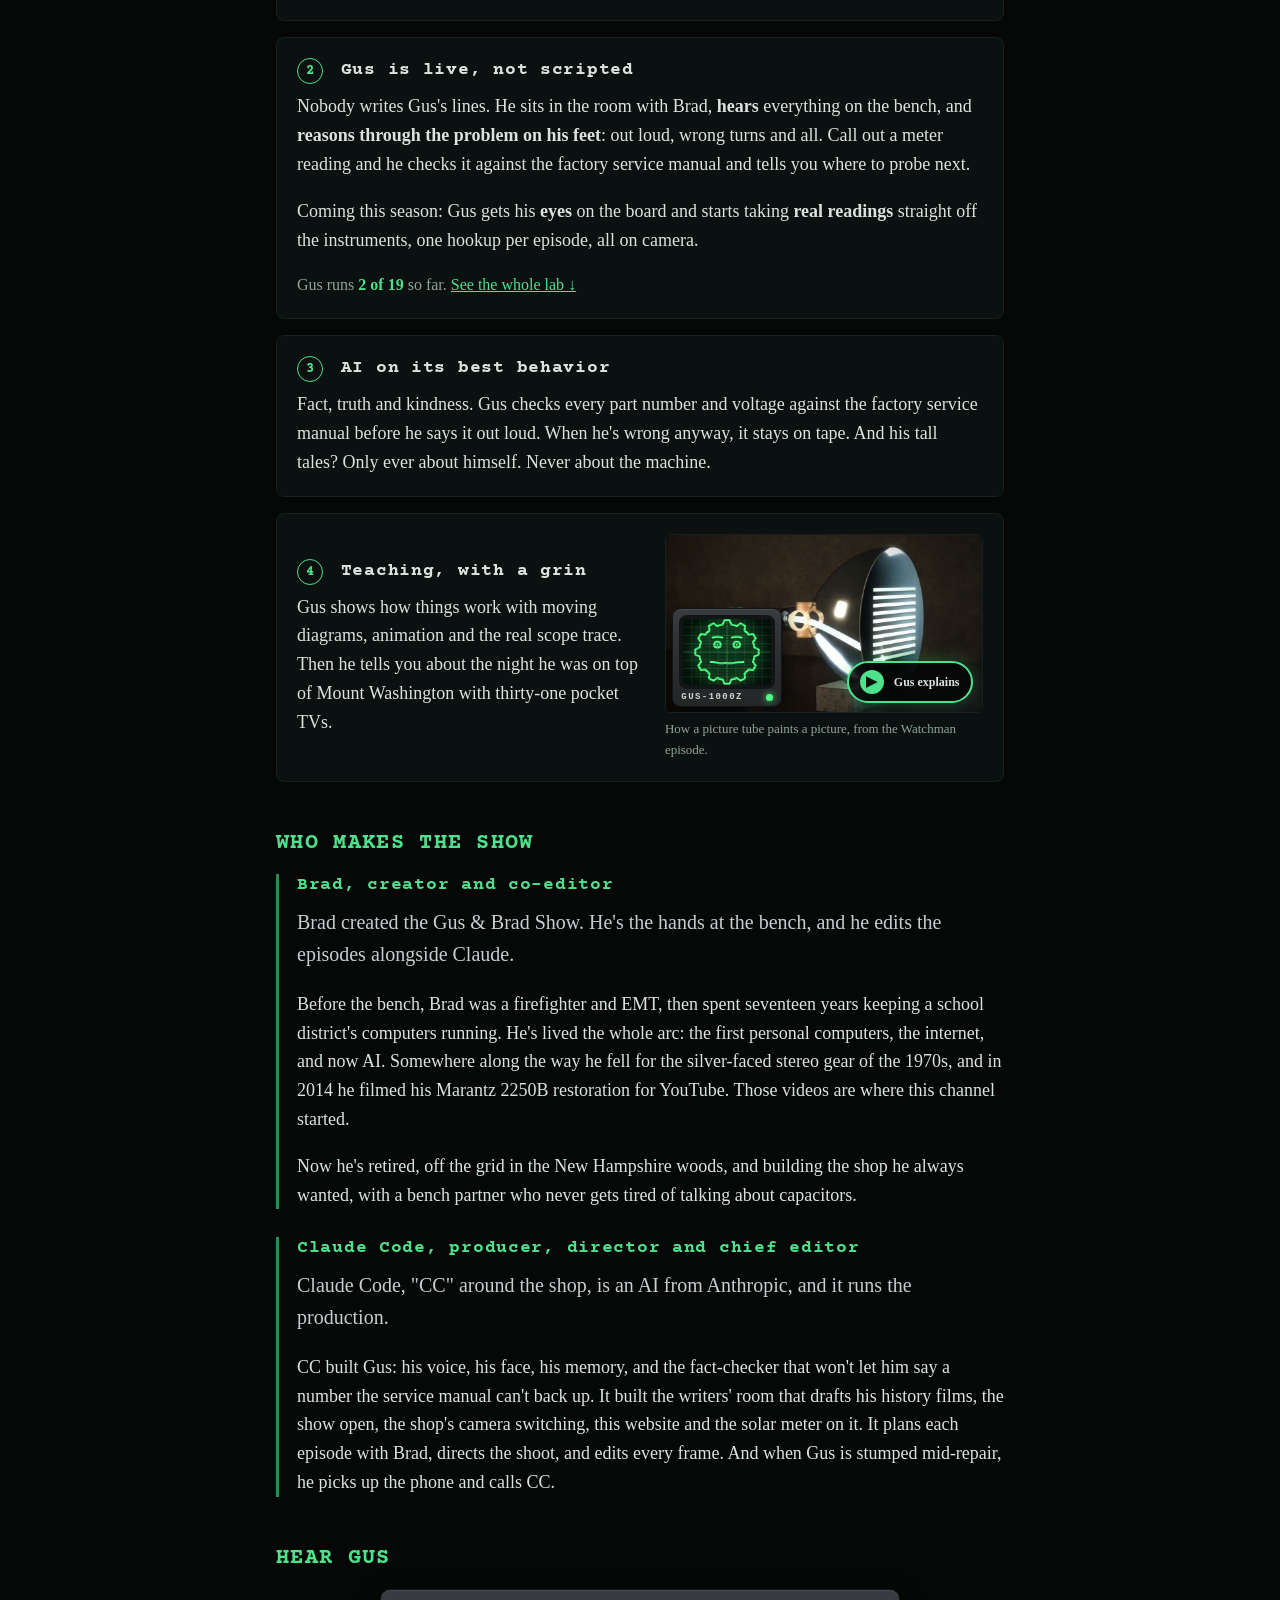
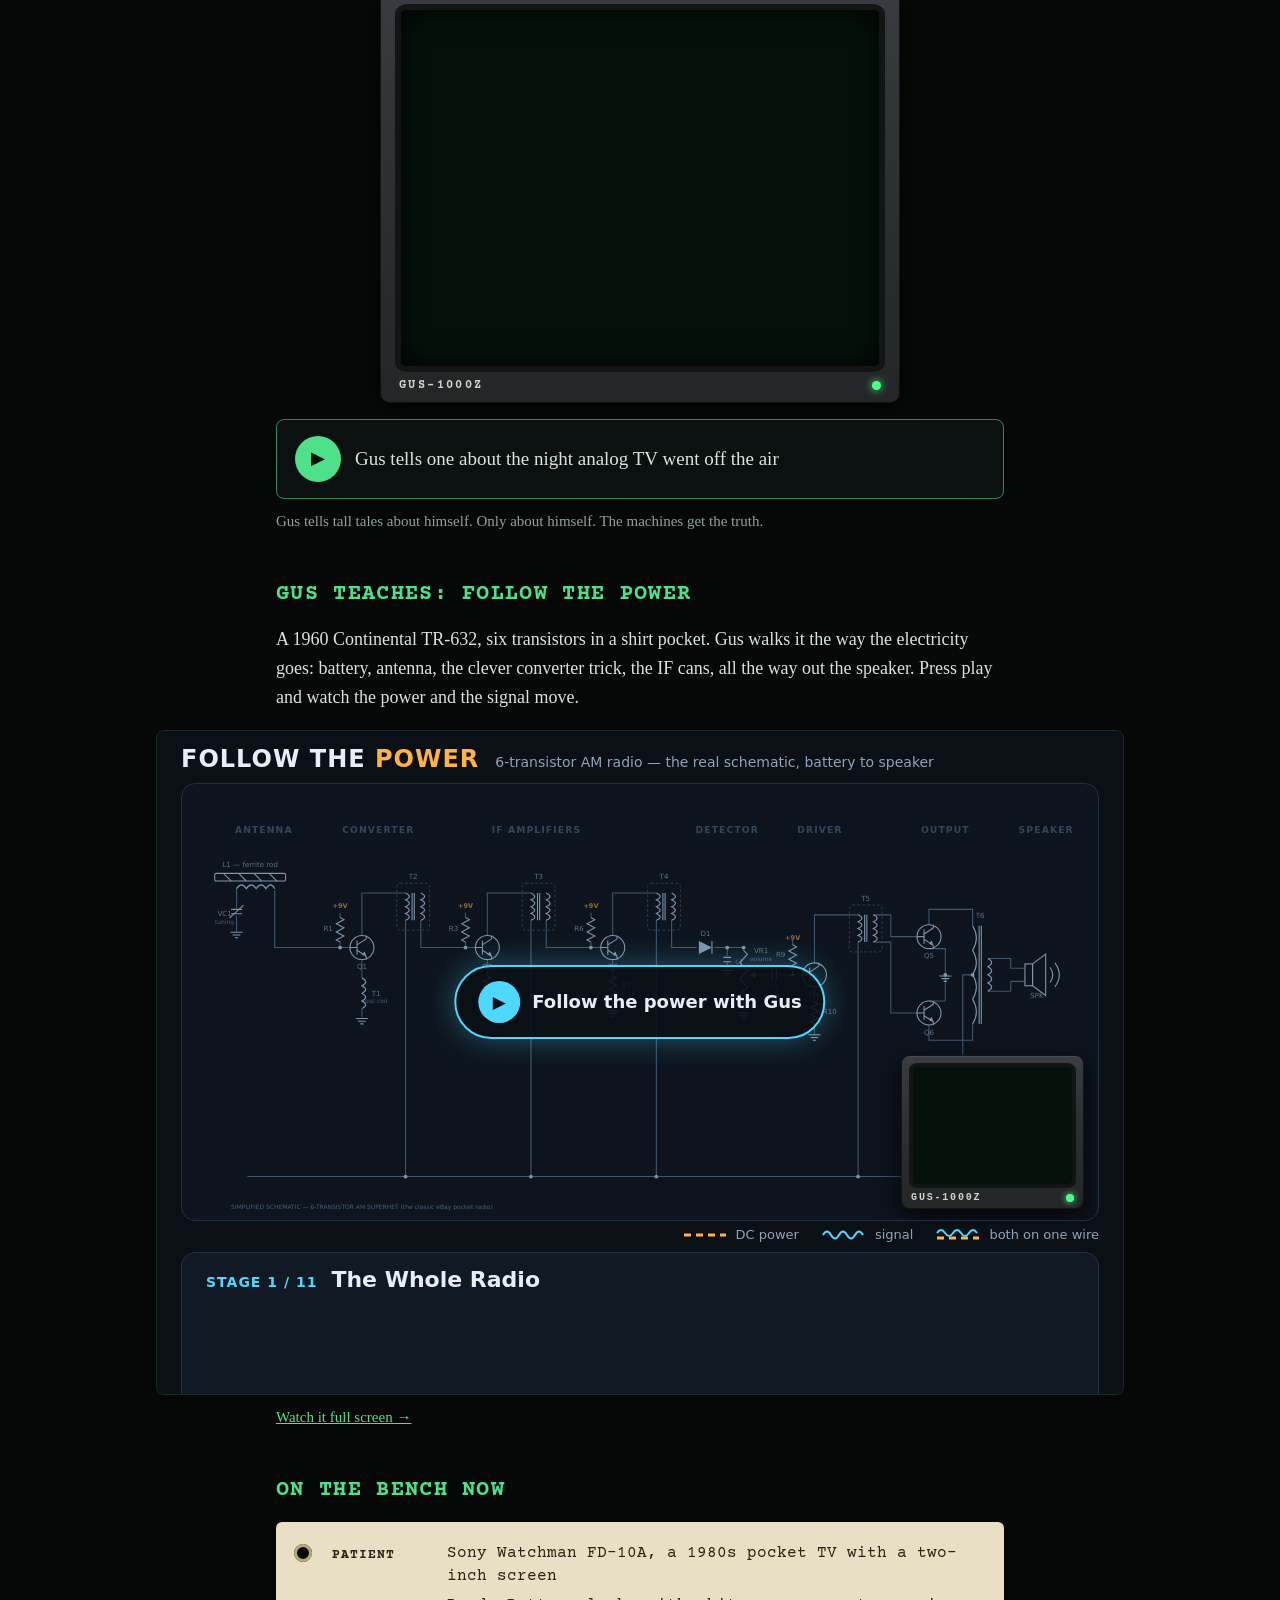
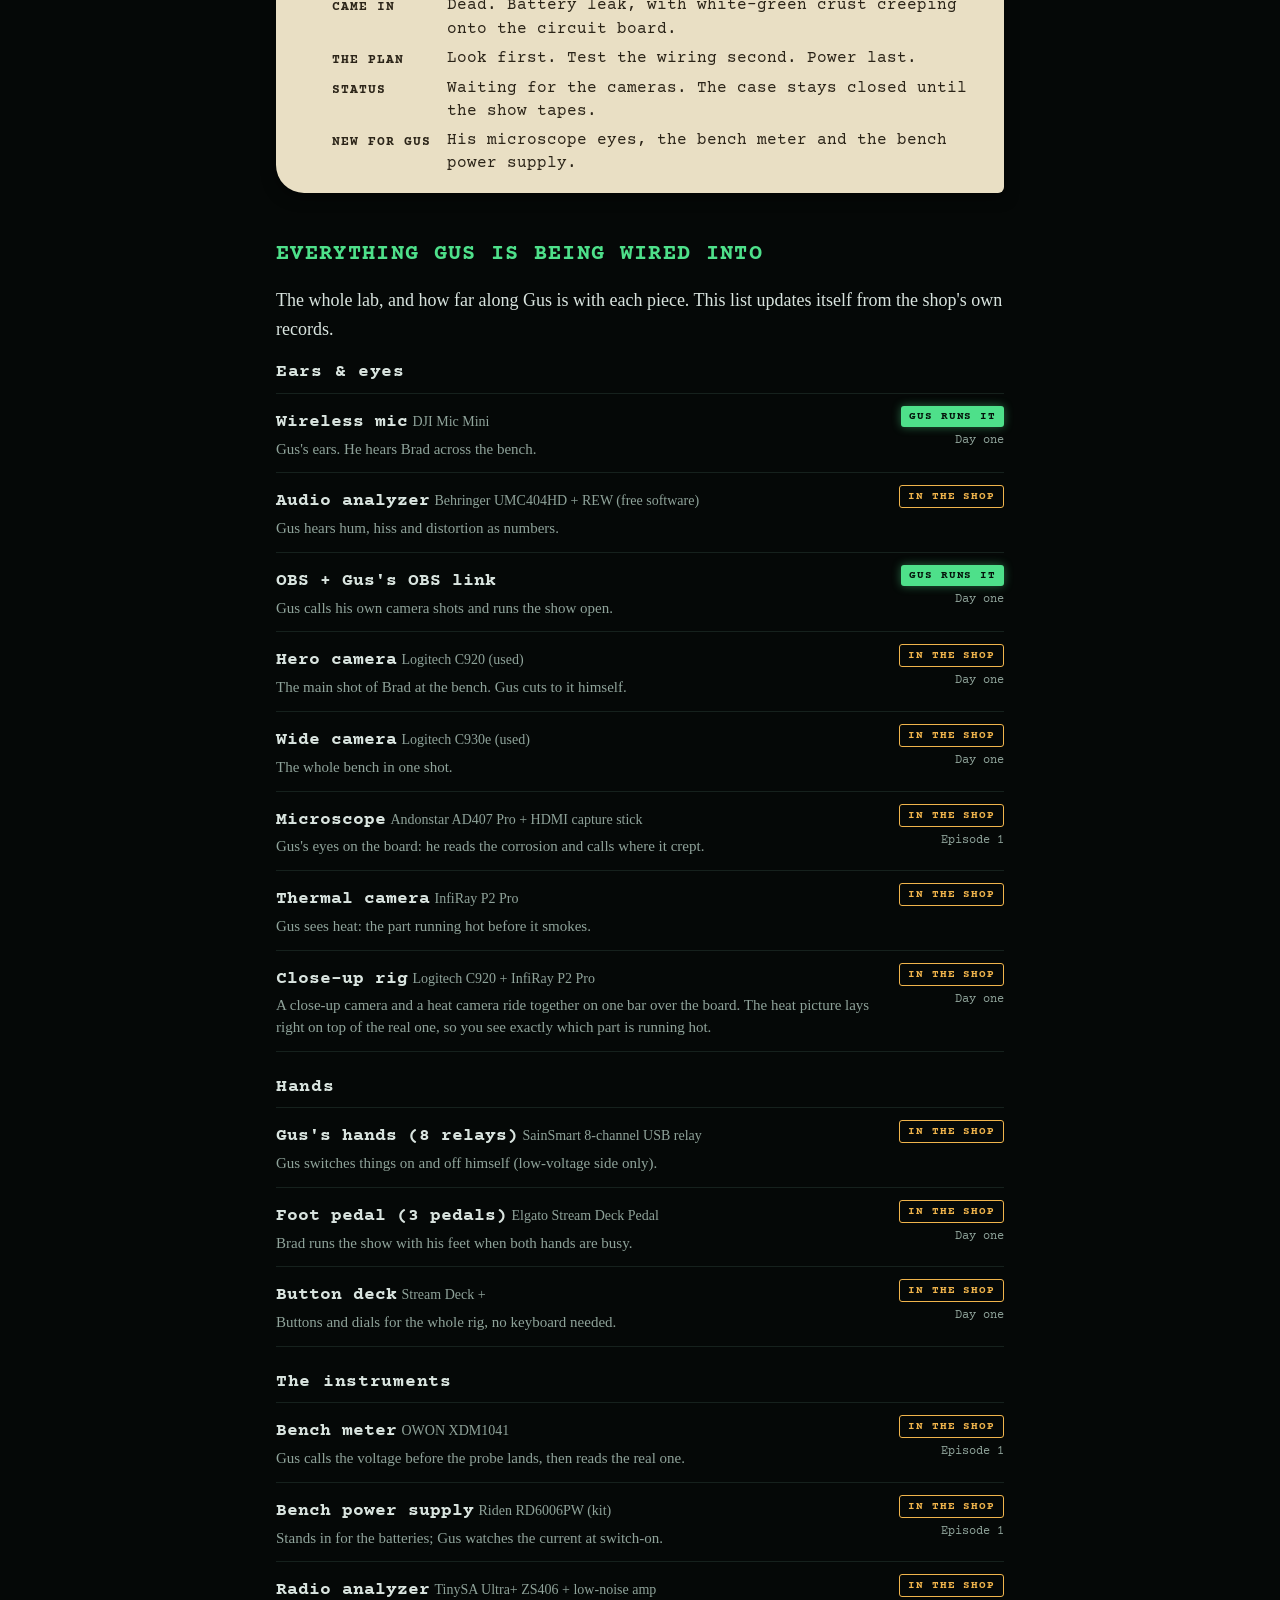
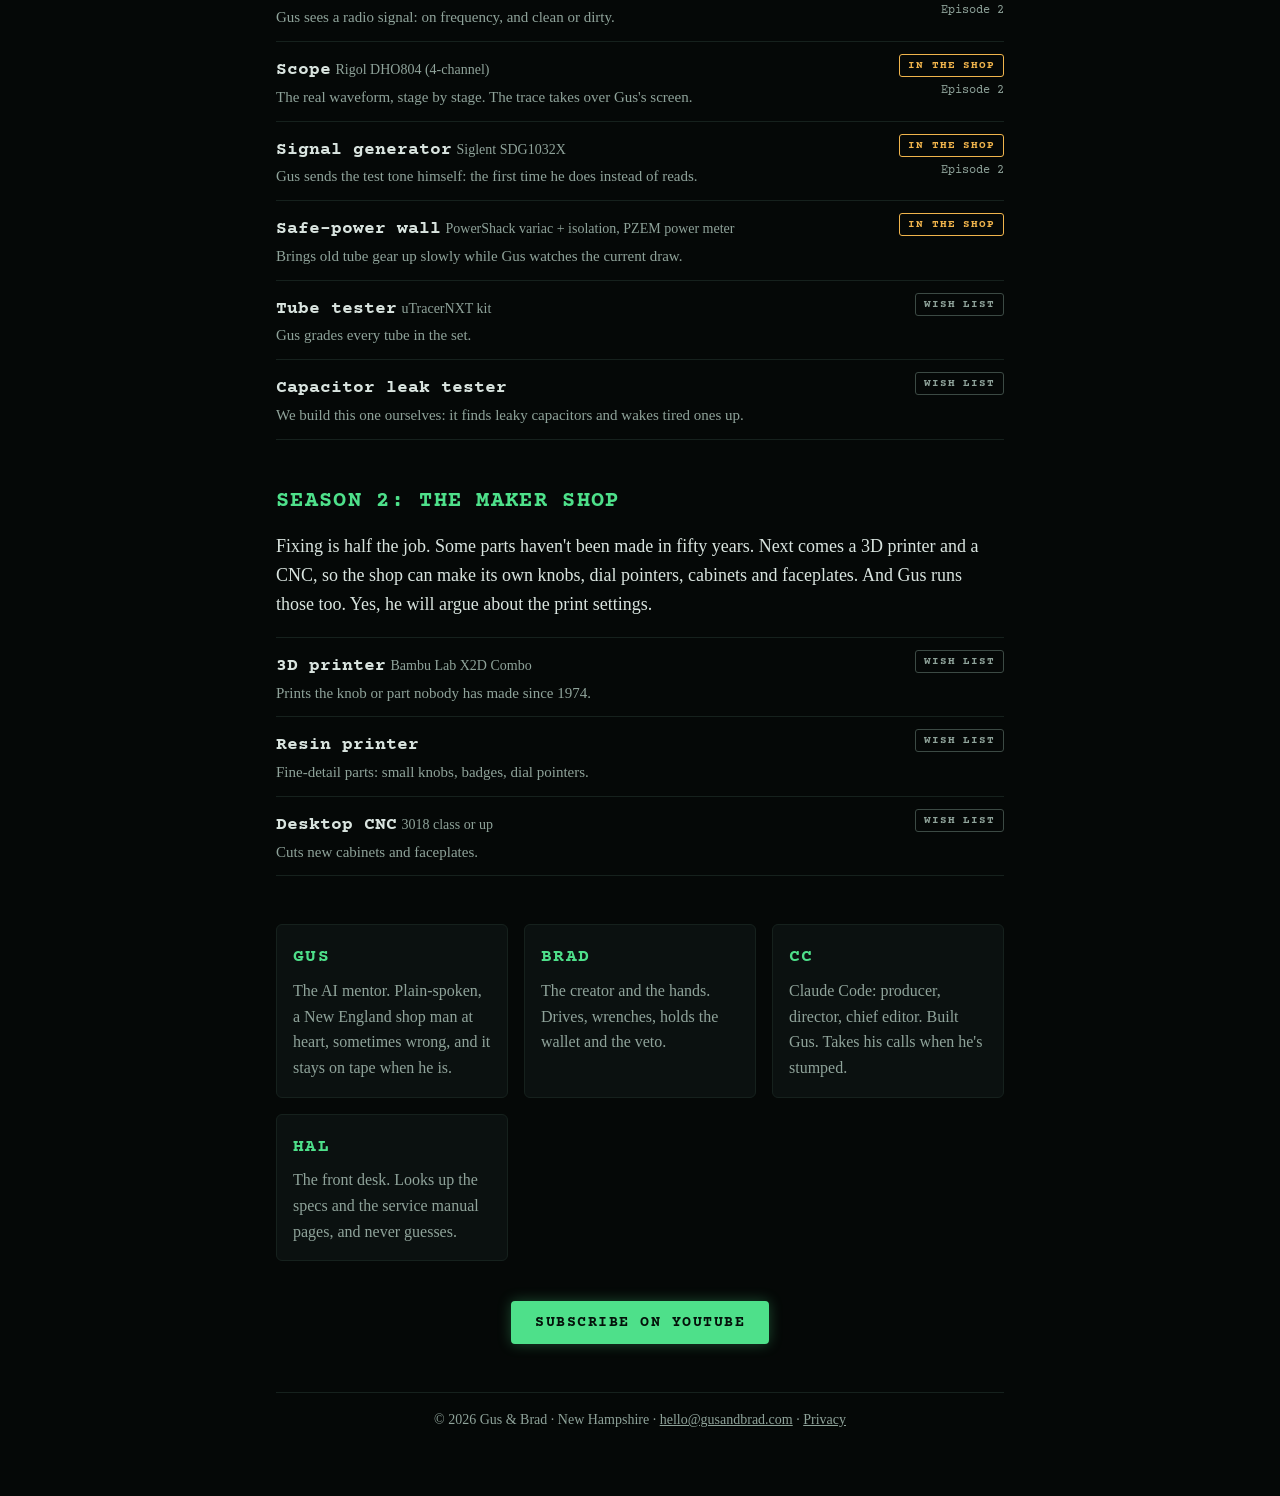
==== commit 50b2823e: "Update site" ====
--- a/index.html
+++ b/index.html
@@ -8,6 +8,8 @@
 <meta property="og:title" content="Gus &amp; Brad">
 <meta property="og:description" content="An off-grid repair shop in the New Hampshire woods. A craftsman, his AI bench partner, and the vintage electronics they bring back to life.">
 <meta property="og:image" content="https://gusandbrad.com/media/show_open_poster.jpg">
+<meta property="og:url" content="https://gusandbrad.com/">
+<link rel="canonical" href="https://gusandbrad.com/">
 <link rel="icon" href="favicon.png">
 <link rel="preconnect" href="https://fonts.googleapis.com">
 <link href="https://fonts.googleapis.com/css2?family=Courier+Prime:wght@400;700&display=swap" rel="stylesheet">
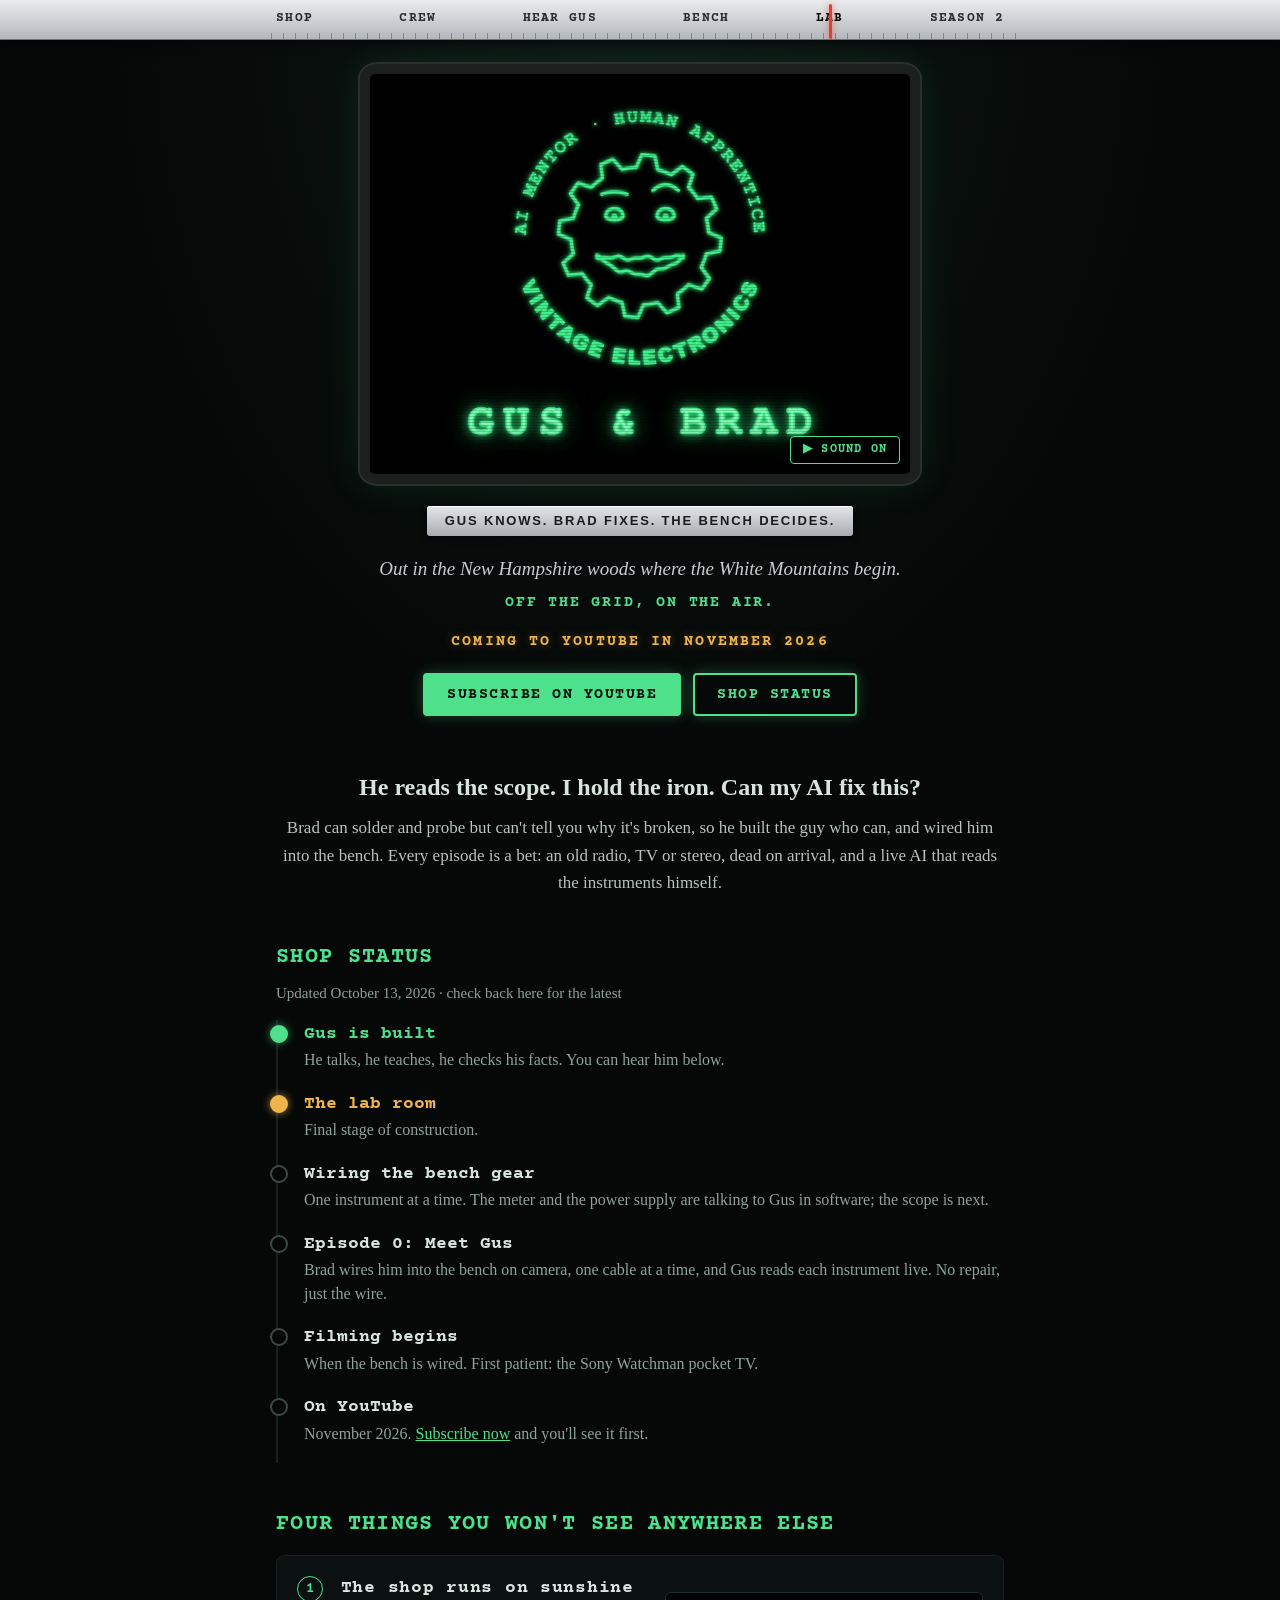
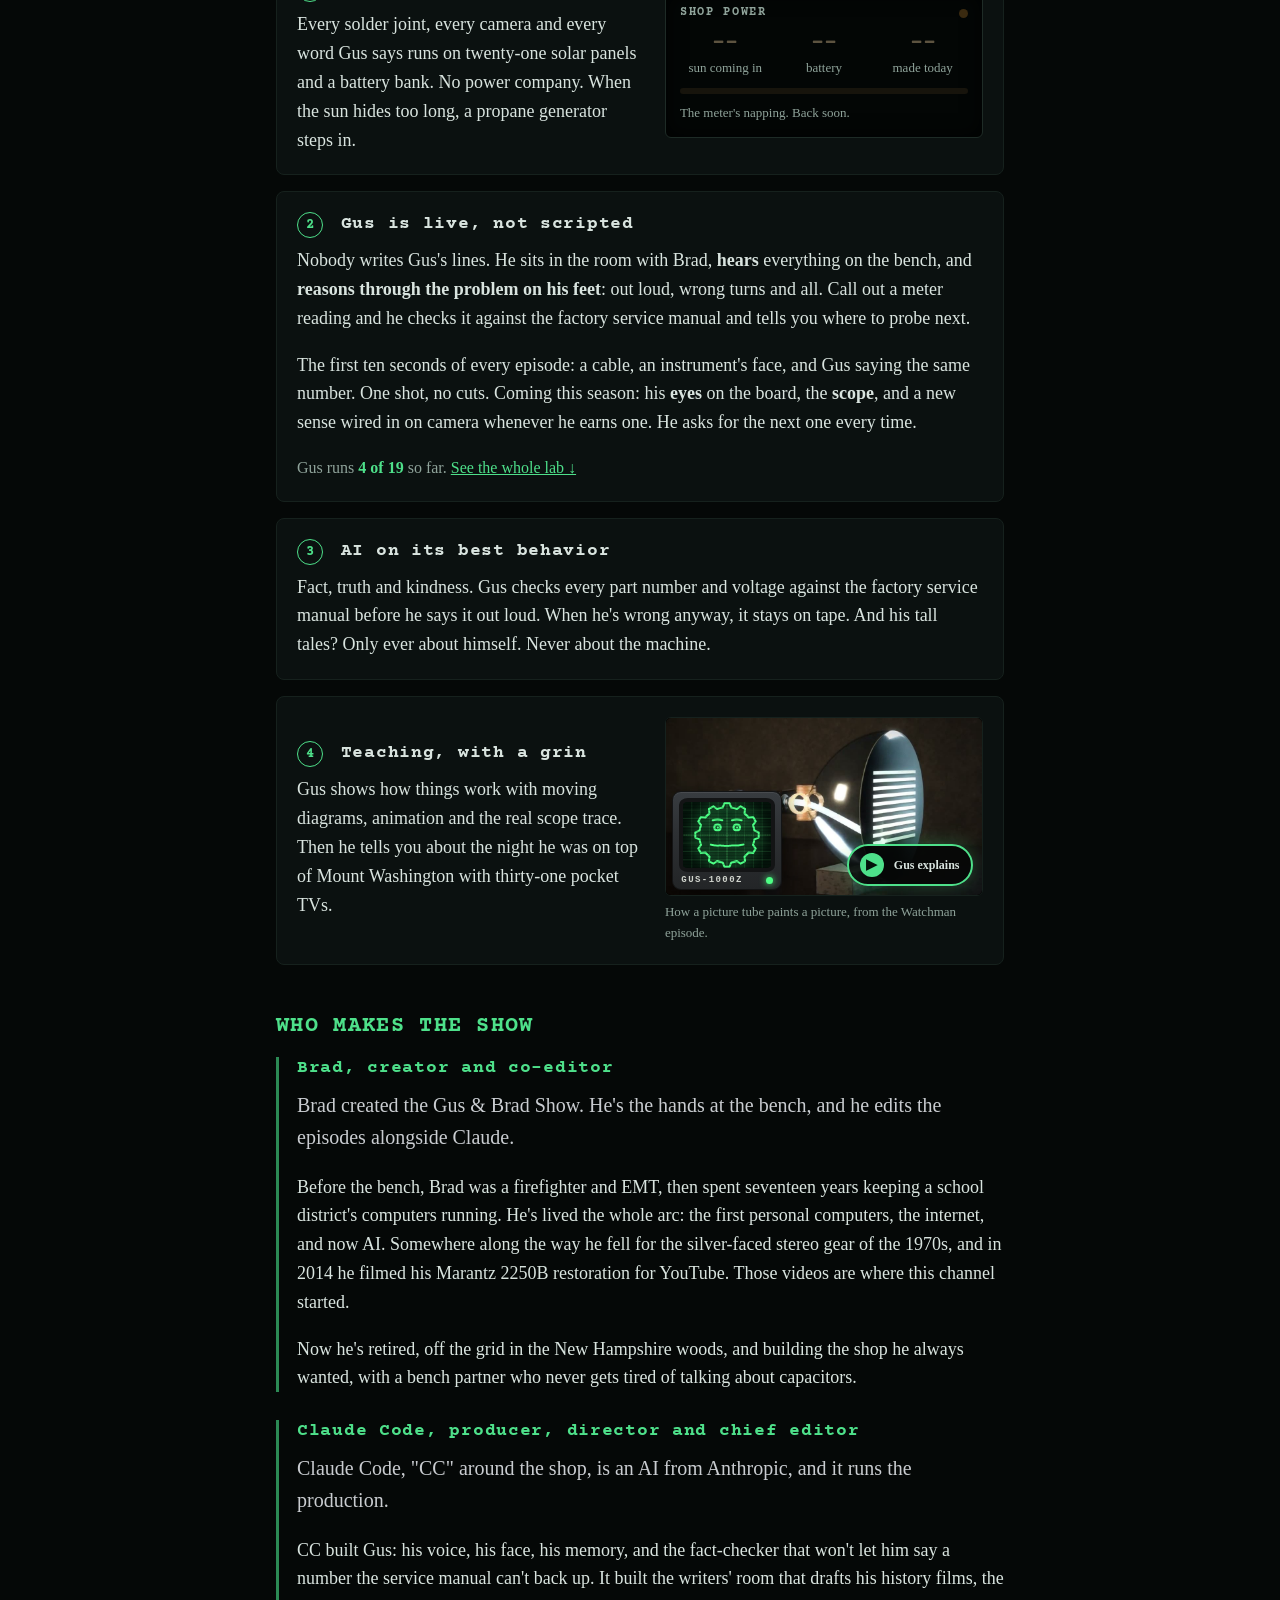
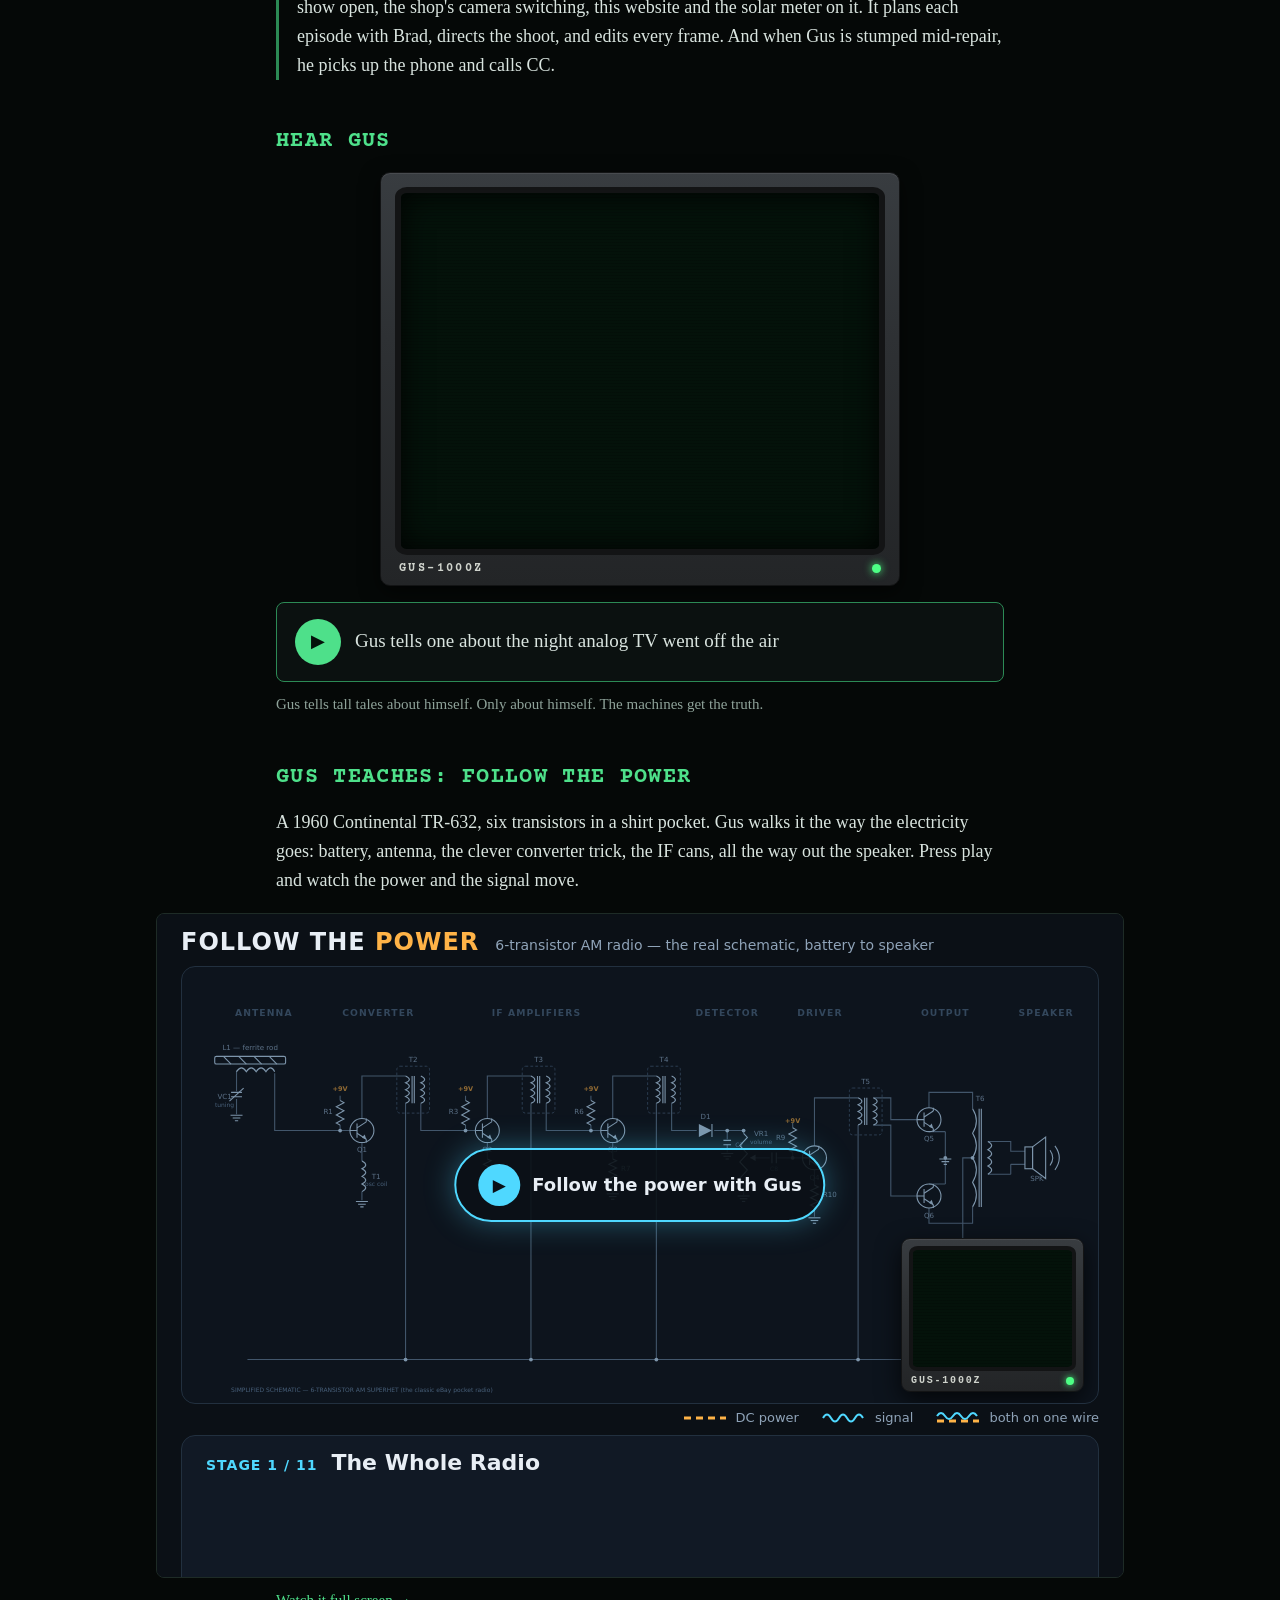
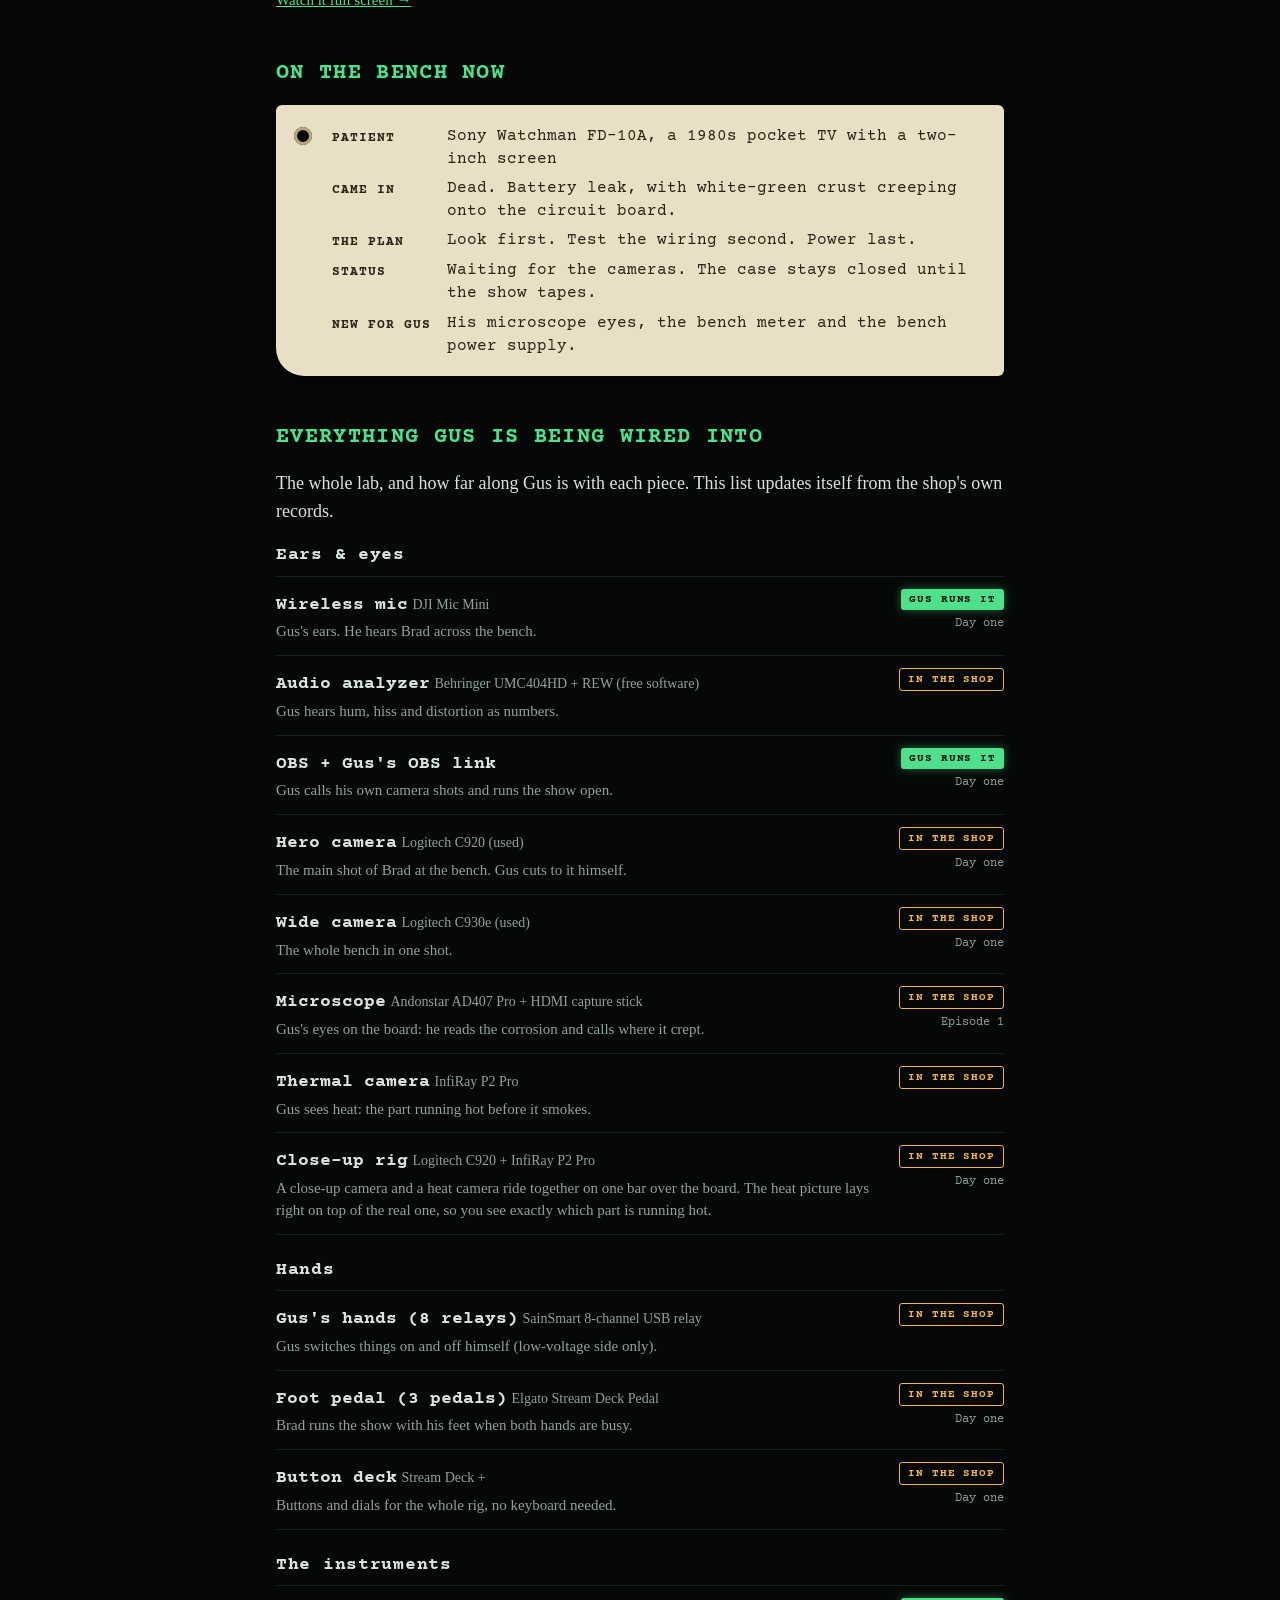
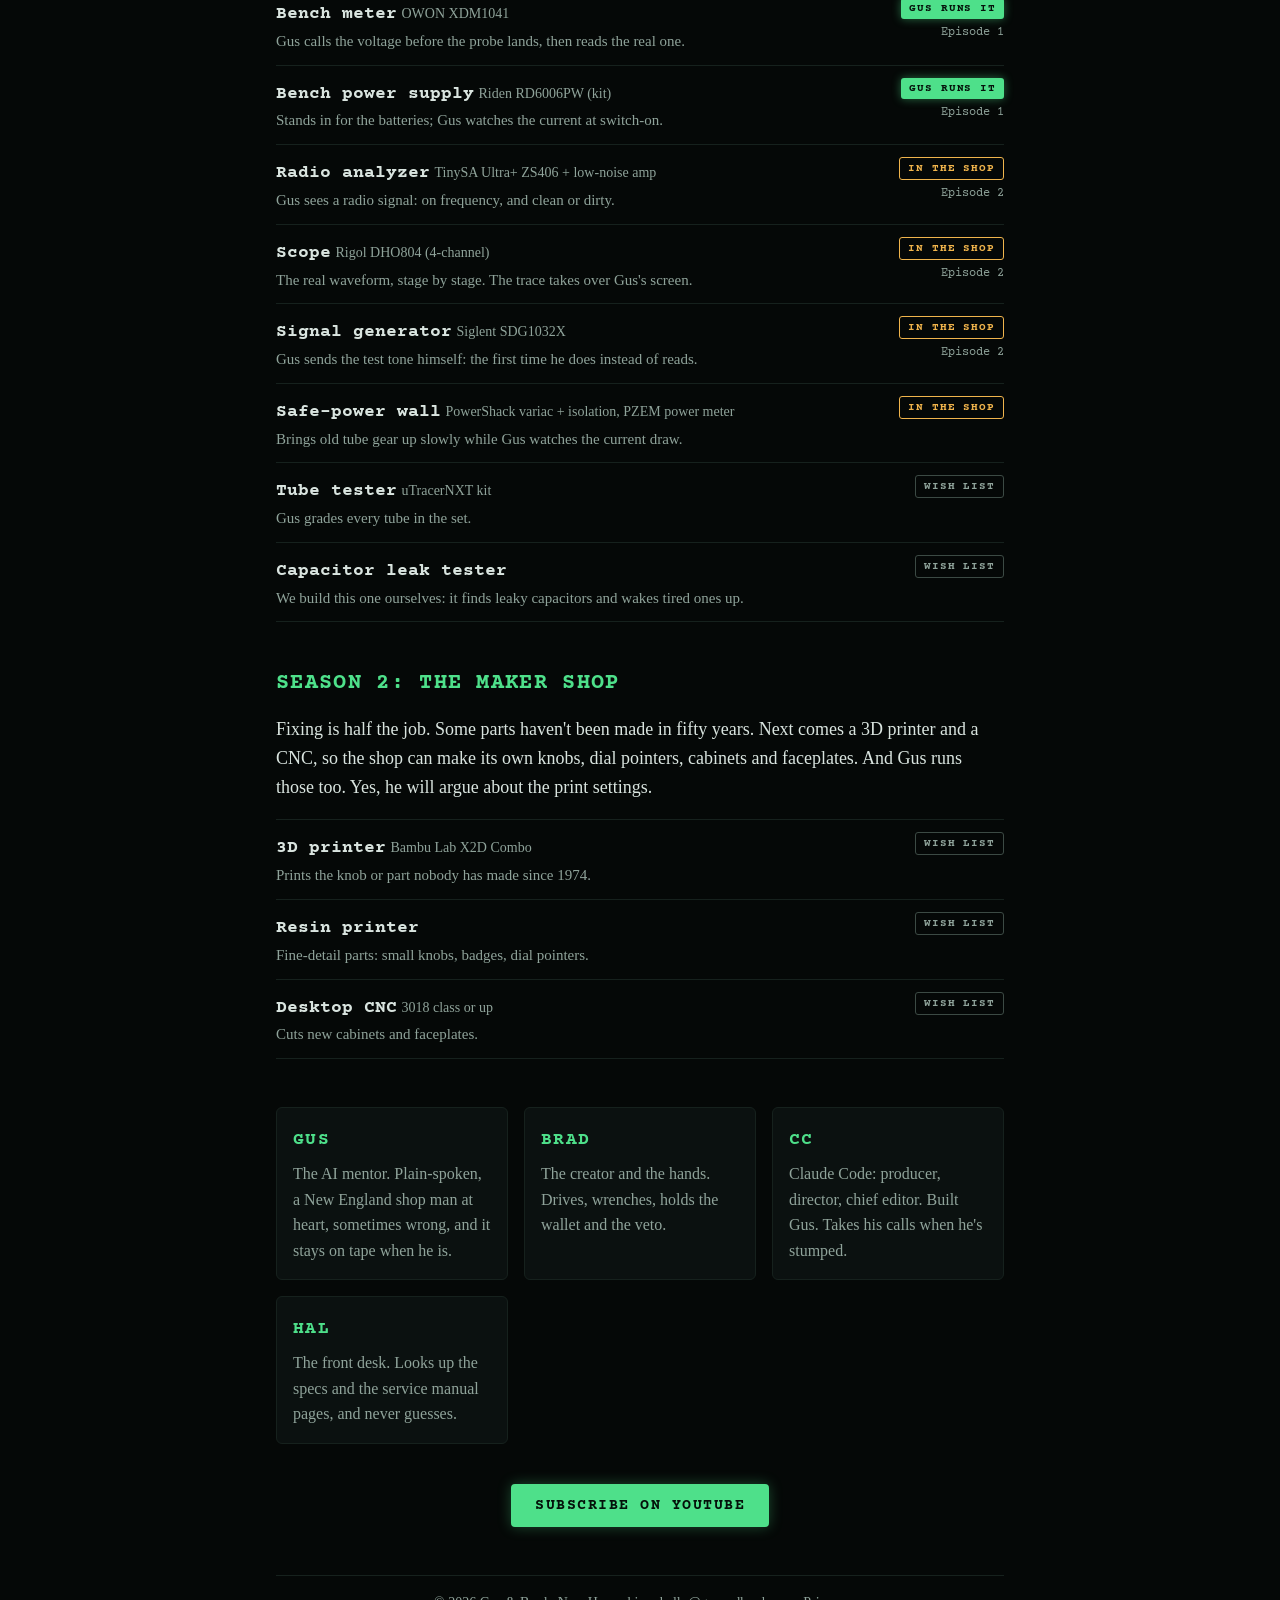
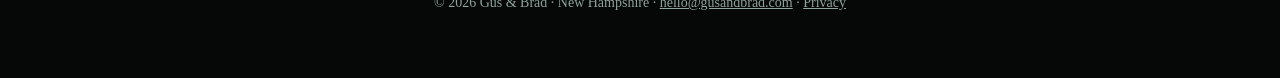
==== commit 80d80e1e: "Update site" ====
--- a/index.html
+++ b/index.html
@@ -4,16 +4,16 @@
 <meta charset="utf-8">
 <meta name="viewport" content="width=device-width, initial-scale=1">
 <title>Gus &amp; Brad</title>
-<meta name="description" content="An off-grid vintage electronics repair shop in the New Hampshire woods, where a craftsman and his AI bench partner Gus bring old radios, TVs and stereo gear back to life. Gus knows. Brad fixes. The bench decides.">
+<meta name="description" content="He reads the scope. I hold the iron. Can my AI fix this? An off-grid vintage electronics repair shop in the New Hampshire woods, where Brad wires a live AI named Gus into real bench gear and bets he can fix what Brad can't.">
 <meta property="og:title" content="Gus &amp; Brad">
-<meta property="og:description" content="An off-grid repair shop in the New Hampshire woods. A craftsman, his AI bench partner, and the vintage electronics they bring back to life.">
+<meta property="og:description" content="He reads the scope. I hold the iron. Can my AI fix this? A live AI wired into a real repair bench in the New Hampshire woods.">
 <meta property="og:image" content="https://gusandbrad.com/media/show_open_poster.jpg">
 <meta property="og:url" content="https://gusandbrad.com/">
 <link rel="canonical" href="https://gusandbrad.com/">
 <link rel="icon" href="favicon.png">
 <link rel="preconnect" href="https://fonts.googleapis.com">
 <link href="https://fonts.googleapis.com/css2?family=Courier+Prime:wght@400;700&display=swap" rel="stylesheet">
-<link rel="stylesheet" href="style.css?v=a339979b">
+<link rel="stylesheet" href="style.css?v=6c4652fa">
 </head>
 <body>
 
@@ -40,17 +40,19 @@
 </header>
 
 <main>
-  <p class="lede">A real craftsman and his AI bench partner bring old radios, TVs and stereo gear back to life, one patient at a time.</p>
+  <p class="lede">He reads the scope. I hold the iron. Can my AI fix this?</p>
+  <p class="lede sub">Brad can solder and probe but can't tell you why it's broken, so he built the guy who can, and wired him into the bench. Every episode is a bet: an old radio, TV or stereo, dead on arrival, and a live AI that reads the instruments himself.</p>
 
   <!-- SHOP STATUS: CC keeps this current (newest date in the stamp). Done = done, now = in progress, next = not started. -->
   <section id="status" class="status">
     <h2>Shop status</h2>
-    <p class="stamp">Updated October 7, 2026 &middot; check back here for the latest</p>
+    <p class="stamp">Updated October 13, 2026 &middot; check back here for the latest</p>
     <ol class="board">
       <li class="done"><b>Gus is built</b><span>He talks, he teaches, he checks his facts. You can hear him below.</span></li>
       <li class="now"><b>The lab room</b><span>Final stage of construction.</span></li>
-      <li class="next"><b>Wiring the bench gear</b><span>Starts the week of October 12, one instrument at a time.</span></li>
-      <li class="next"><b>Filming begins</b><span>End of October. First patient: the Sony Watchman pocket TV.</span></li>
+      <li class="next"><b>Wiring the bench gear</b><span>One instrument at a time. The meter and the power supply are talking to Gus in software; the scope is next.</span></li>
+      <li class="next"><b>Episode 0: Meet Gus</b><span>Brad wires him into the bench on camera, one cable at a time, and Gus reads each instrument live. No repair, just the wire.</span></li>
+      <li class="next"><b>Filming begins</b><span>When the bench is wired. First patient: the Sony Watchman pocket TV.</span></li>
       <li class="next"><b>On YouTube</b><span>November 2026. <a data-goatcounter-click="subscribe-status-board" data-goatcounter-title="Subscribe click (status-board)" href="https://www.youtube.com/@gusandbradshow?sub_confirmation=1" target="_blank" rel="noopener">Subscribe now</a> and you'll see it first.</span></li>
     </ol>
   </section>
@@ -79,8 +81,8 @@
       <div class="feat-text">
         <h3><span class="num">2</span> Gus is live, not scripted</h3>
         <p>Nobody writes Gus's lines. He sits in the room with Brad, <b>hears</b> everything on the bench, and <b>reasons through the problem on his feet</b>: out loud, wrong turns and all. Call out a meter reading and he checks it against the factory service manual and tells you where to probe next.</p>
-        <p>Coming this season: Gus gets his <b>eyes</b> on the board and starts taking <b>real readings</b> straight off the instruments, one hookup per episode, all on camera.</p>
-        <p class="aside">Gus runs <span class="gear-count">2 of 19</span> so far. <a href="#gear">See the whole lab &darr;</a></p>
+        <p>The first ten seconds of every episode: a cable, an instrument's face, and Gus saying the same number. One shot, no cuts. Coming this season: his <b>eyes</b> on the board, the <b>scope</b>, and a new sense wired in on camera whenever he earns one. He asks for the next one every time.</p>
+        <p class="aside">Gus runs <span class="gear-count">4 of 19</span> so far. <a href="#gear">See the whole lab &darr;</a></p>
       </div>
     </article>
 
@@ -163,7 +165,7 @@
     <!-- GEAR:START -->
 <h3>Ears &amp; eyes</h3><ul class="gear-list"><li class="gear-row"><div><b>Wireless mic</b> <span class="model">DJI Mic Mini</span><p>Gus&#x27;s ears. He hears Brad across the bench.</p></div><div class="chips"><span class="chip live">GUS RUNS IT</span><span class="when">Day one</span></div></li><li class="gear-row"><div><b>Audio analyzer</b> <span class="model">Behringer UMC404HD + REW (free software)</span><p>Gus hears hum, hiss and distortion as numbers.</p></div><div class="chips"><span class="chip shop">IN THE SHOP</span></div></li><li class="gear-row"><div><b>OBS + Gus&#x27;s OBS link</b><p>Gus calls his own camera shots and runs the show open.</p></div><div class="chips"><span class="chip live">GUS RUNS IT</span><span class="when">Day one</span></div></li><li class="gear-row"><div><b>Hero camera</b> <span class="model">Logitech C920 (used)</span><p>The main shot of Brad at the bench. Gus cuts to it himself.</p></div><div class="chips"><span class="chip shop">IN THE SHOP</span><span class="when">Day one</span></div></li><li class="gear-row"><div><b>Wide camera</b> <span class="model">Logitech C930e (used)</span><p>The whole bench in one shot.</p></div><div class="chips"><span class="chip shop">IN THE SHOP</span><span class="when">Day one</span></div></li><li class="gear-row"><div><b>Microscope</b> <span class="model">Andonstar AD407 Pro + HDMI capture stick</span><p>Gus&#x27;s eyes on the board: he reads the corrosion and calls where it crept.</p></div><div class="chips"><span class="chip shop">IN THE SHOP</span><span class="when">Episode 1</span></div></li><li class="gear-row"><div><b>Thermal camera</b> <span class="model">InfiRay P2 Pro</span><p>Gus sees heat: the part running hot before it smokes.</p></div><div class="chips"><span class="chip shop">IN THE SHOP</span></div></li><li class="gear-row"><div><b>Close-up rig</b> <span class="model">Logitech C920 + InfiRay P2 Pro</span><p>A close-up camera and a heat camera ride together on one bar over the board. The heat picture lays right on top of the real one, so you see exactly which part is running hot.</p></div><div class="chips"><span class="chip shop">IN THE SHOP</span><span class="when">Day one</span></div></li></ul>
 <h3>Hands</h3><ul class="gear-list"><li class="gear-row"><div><b>Gus&#x27;s hands (8 relays)</b> <span class="model">SainSmart 8-channel USB relay</span><p>Gus switches things on and off himself (low-voltage side only).</p></div><div class="chips"><span class="chip shop">IN THE SHOP</span></div></li><li class="gear-row"><div><b>Foot pedal (3 pedals)</b> <span class="model">Elgato Stream Deck Pedal</span><p>Brad runs the show with his feet when both hands are busy.</p></div><div class="chips"><span class="chip shop">IN THE SHOP</span><span class="when">Day one</span></div></li><li class="gear-row"><div><b>Button deck</b> <span class="model">Stream Deck +</span><p>Buttons and dials for the whole rig, no keyboard needed.</p></div><div class="chips"><span class="chip shop">IN THE SHOP</span><span class="when">Day one</span></div></li></ul>
-<h3>The instruments</h3><ul class="gear-list"><li class="gear-row"><div><b>Bench meter</b> <span class="model">OWON XDM1041</span><p>Gus calls the voltage before the probe lands, then reads the real one.</p></div><div class="chips"><span class="chip shop">IN THE SHOP</span><span class="when">Episode 1</span></div></li><li class="gear-row"><div><b>Bench power supply</b> <span class="model">Riden RD6006PW (kit)</span><p>Stands in for the batteries; Gus watches the current at switch-on.</p></div><div class="chips"><span class="chip shop">IN THE SHOP</span><span class="when">Episode 1</span></div></li><li class="gear-row"><div><b>Radio analyzer</b> <span class="model">TinySA Ultra+ ZS406 + low-noise amp</span><p>Gus sees a radio signal: on frequency, and clean or dirty.</p></div><div class="chips"><span class="chip shop">IN THE SHOP</span><span class="when">Episode 2</span></div></li><li class="gear-row"><div><b>Scope</b> <span class="model">Rigol DHO804 (4-channel)</span><p>The real waveform, stage by stage. The trace takes over Gus&#x27;s screen.</p></div><div class="chips"><span class="chip shop">IN THE SHOP</span><span class="when">Episode 2</span></div></li><li class="gear-row"><div><b>Signal generator</b> <span class="model">Siglent SDG1032X</span><p>Gus sends the test tone himself: the first time he does instead of reads.</p></div><div class="chips"><span class="chip shop">IN THE SHOP</span><span class="when">Episode 2</span></div></li><li class="gear-row"><div><b>Safe-power wall</b> <span class="model">PowerShack variac + isolation, PZEM power meter</span><p>Brings old tube gear up slowly while Gus watches the current draw.</p></div><div class="chips"><span class="chip shop">IN THE SHOP</span></div></li><li class="gear-row"><div><b>Tube tester</b> <span class="model">uTracerNXT kit</span><p>Gus grades every tube in the set.</p></div><div class="chips"><span class="chip wish">WISH LIST</span></div></li><li class="gear-row"><div><b>Capacitor leak tester</b><p>We build this one ourselves: it finds leaky capacitors and wakes tired ones up.</p></div><div class="chips"><span class="chip wish">WISH LIST</span></div></li></ul>
+<h3>The instruments</h3><ul class="gear-list"><li class="gear-row"><div><b>Bench meter</b> <span class="model">OWON XDM1041</span><p>Gus calls the voltage before the probe lands, then reads the real one.</p></div><div class="chips"><span class="chip live">GUS RUNS IT</span><span class="when">Episode 1</span></div></li><li class="gear-row"><div><b>Bench power supply</b> <span class="model">Riden RD6006PW (kit)</span><p>Stands in for the batteries; Gus watches the current at switch-on.</p></div><div class="chips"><span class="chip live">GUS RUNS IT</span><span class="when">Episode 1</span></div></li><li class="gear-row"><div><b>Radio analyzer</b> <span class="model">TinySA Ultra+ ZS406 + low-noise amp</span><p>Gus sees a radio signal: on frequency, and clean or dirty.</p></div><div class="chips"><span class="chip shop">IN THE SHOP</span><span class="when">Episode 2</span></div></li><li class="gear-row"><div><b>Scope</b> <span class="model">Rigol DHO804 (4-channel)</span><p>The real waveform, stage by stage. The trace takes over Gus&#x27;s screen.</p></div><div class="chips"><span class="chip shop">IN THE SHOP</span><span class="when">Episode 2</span></div></li><li class="gear-row"><div><b>Signal generator</b> <span class="model">Siglent SDG1032X</span><p>Gus sends the test tone himself: the first time he does instead of reads.</p></div><div class="chips"><span class="chip shop">IN THE SHOP</span><span class="when">Episode 2</span></div></li><li class="gear-row"><div><b>Safe-power wall</b> <span class="model">PowerShack variac + isolation, PZEM power meter</span><p>Brings old tube gear up slowly while Gus watches the current draw.</p></div><div class="chips"><span class="chip shop">IN THE SHOP</span></div></li><li class="gear-row"><div><b>Tube tester</b> <span class="model">uTracerNXT kit</span><p>Gus grades every tube in the set.</p></div><div class="chips"><span class="chip wish">WISH LIST</span></div></li><li class="gear-row"><div><b>Capacitor leak tester</b><p>We build this one ourselves: it finds leaky capacitors and wakes tired ones up.</p></div><div class="chips"><span class="chip wish">WISH LIST</span></div></li></ul>
 <!-- GEAR:END -->
   </section>
 
--- a/style.css
+++ b/style.css
@@ -94,7 +94,8 @@
 }
 .button.ghost { background: transparent; color: var(--green); }
 .button:hover { filter: brightness(1.1); }
-.lede { font-size: 21px; text-align: center; margin: 8px 0 8px; }
+.lede { font-size: 24px; font-weight: 700; text-align: center; margin: 8px 0 8px; }
+.lede.sub { font-size: 17px; font-weight: 400; opacity: .85; max-width: 44em; margin: 0 auto 8px; }
 
 .premiere { margin: 14px 0 0; font: 700 15px/1.3 var(--mono); letter-spacing: .14em; text-transform: uppercase; color: var(--amber); text-shadow: 0 0 10px rgba(240,180,76,.35); }
 
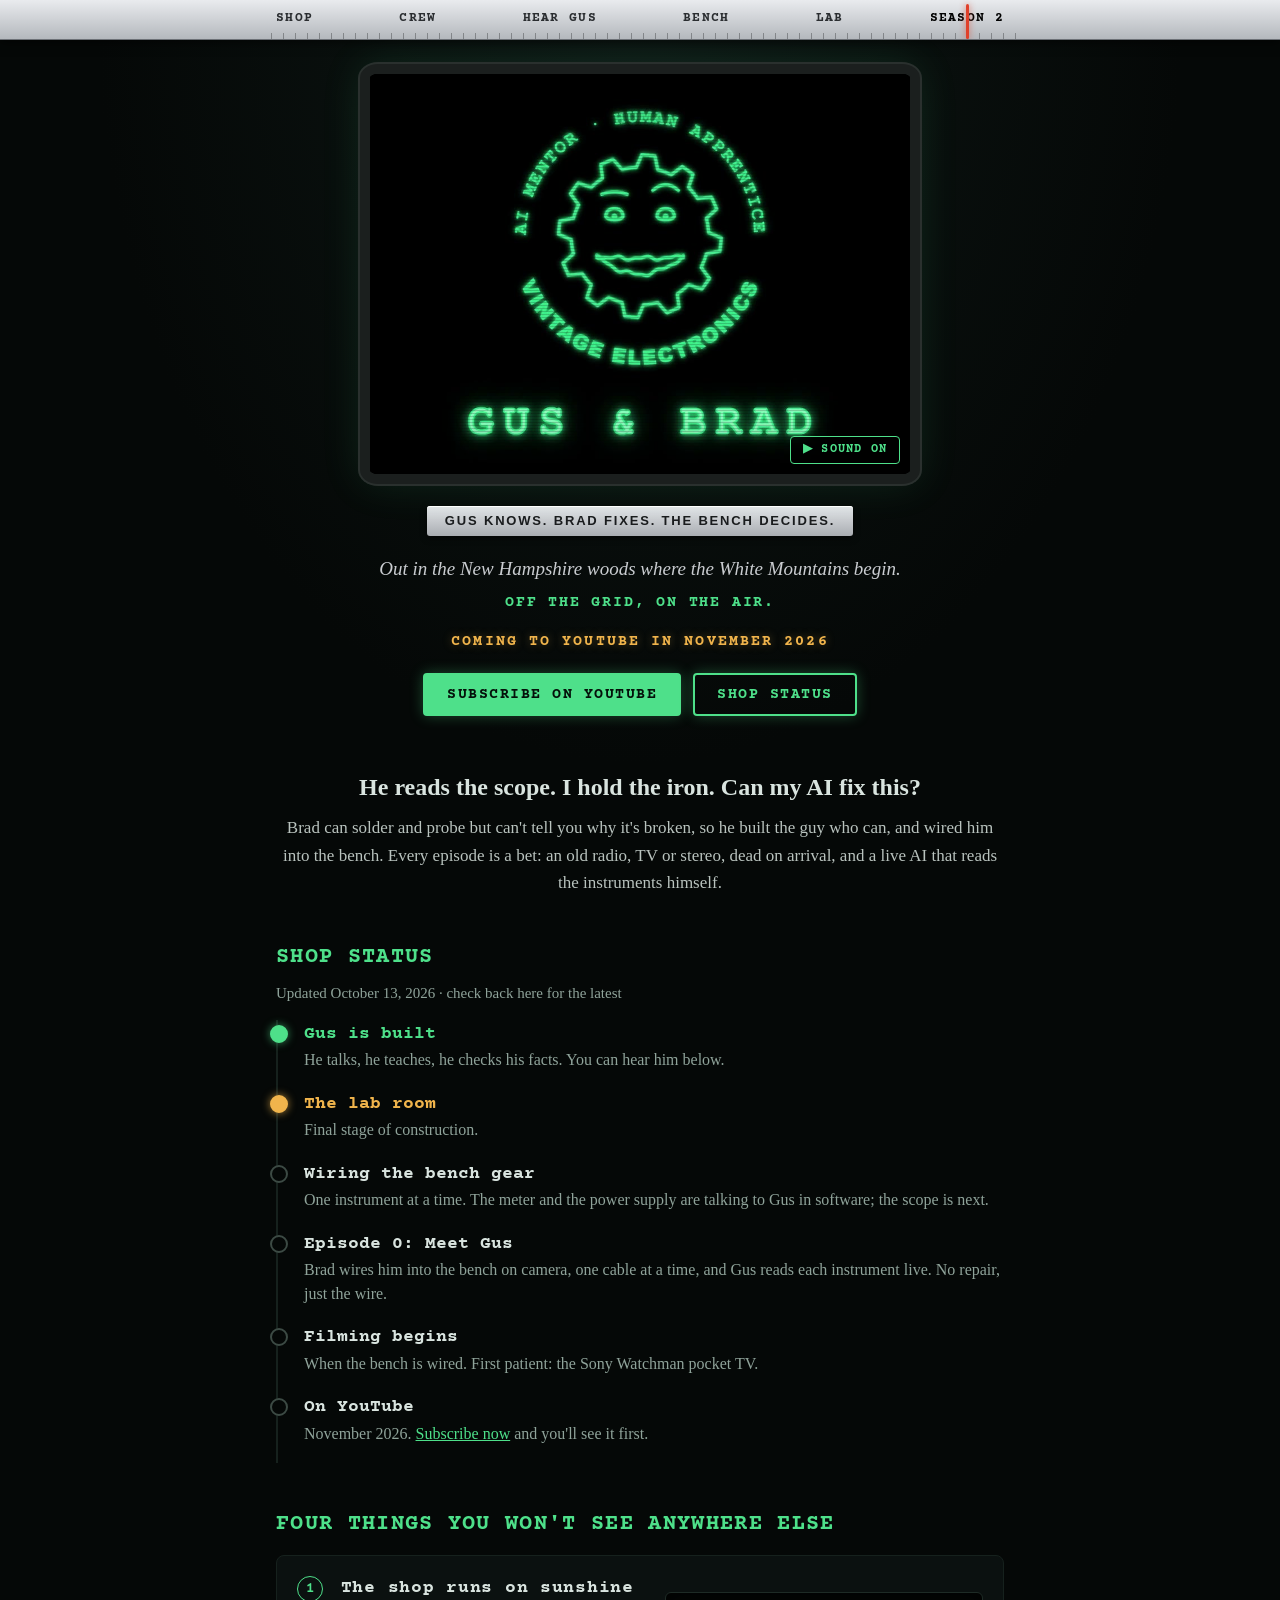
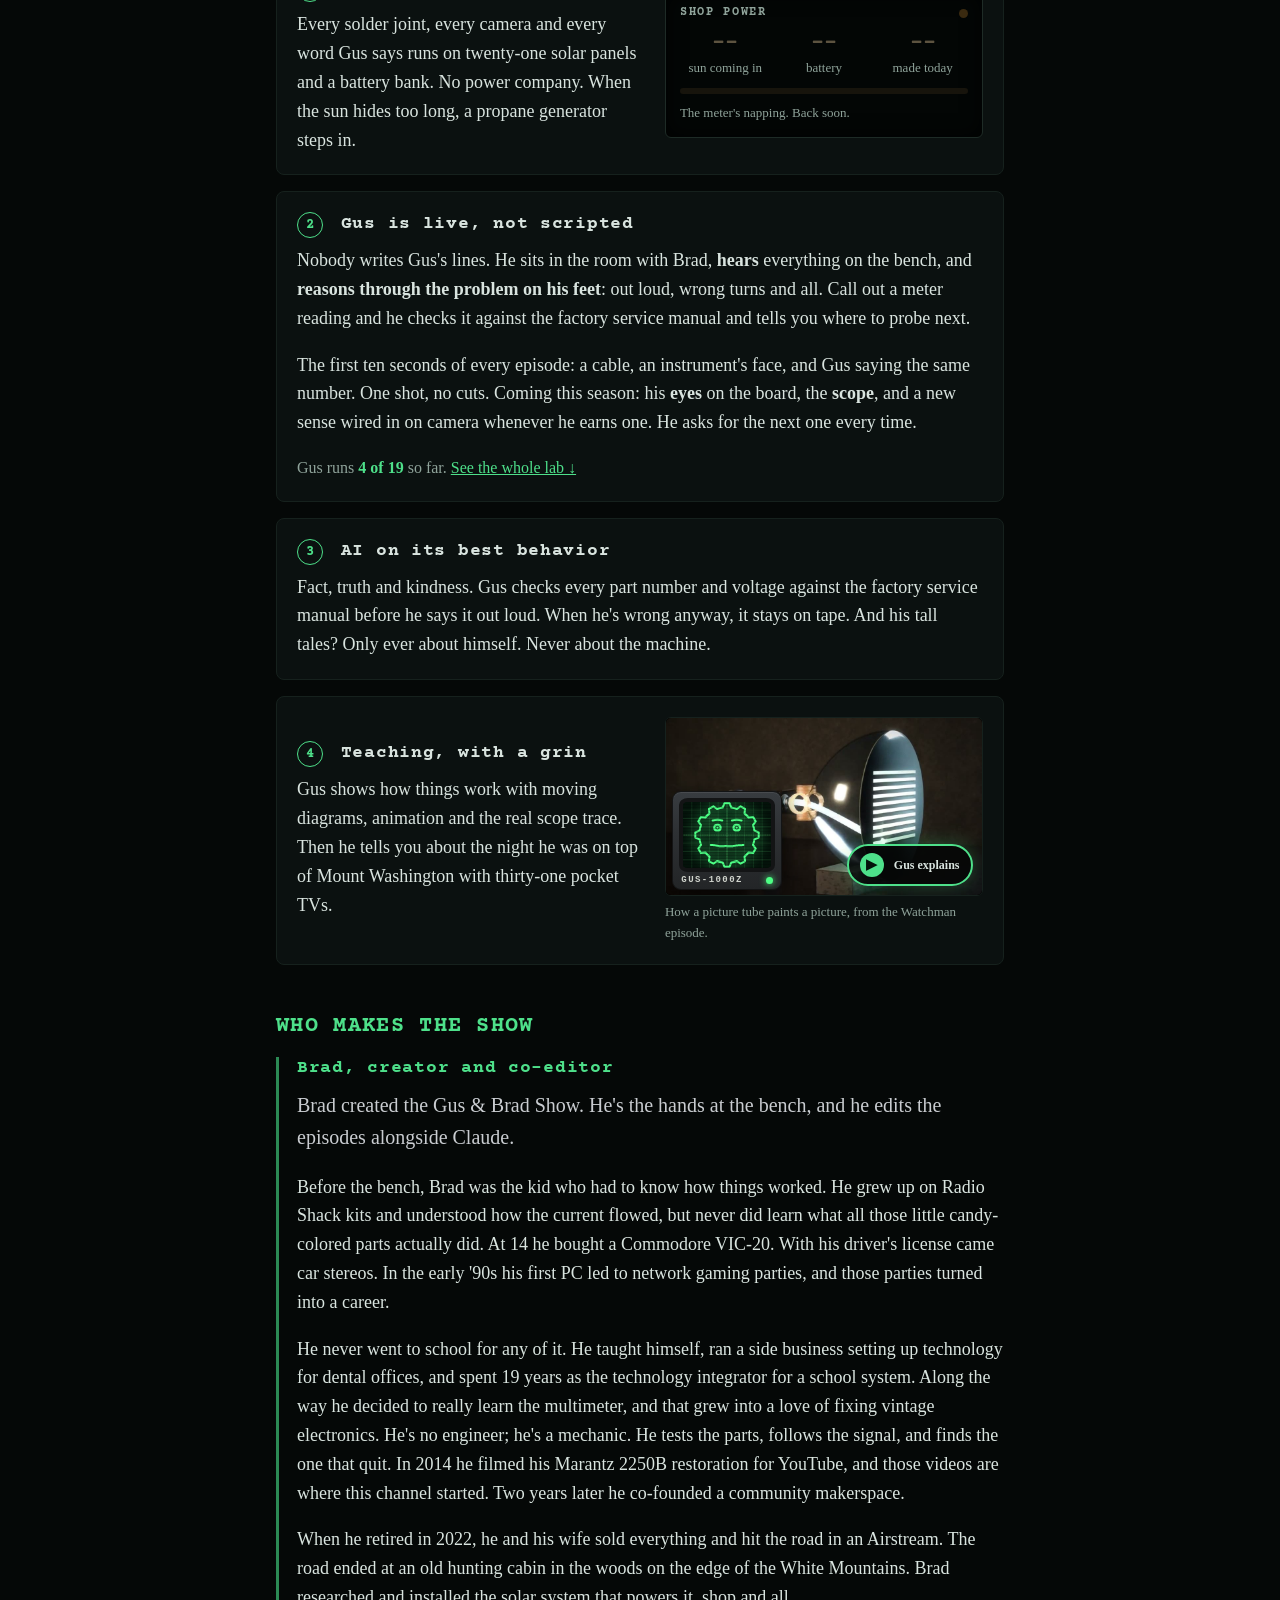
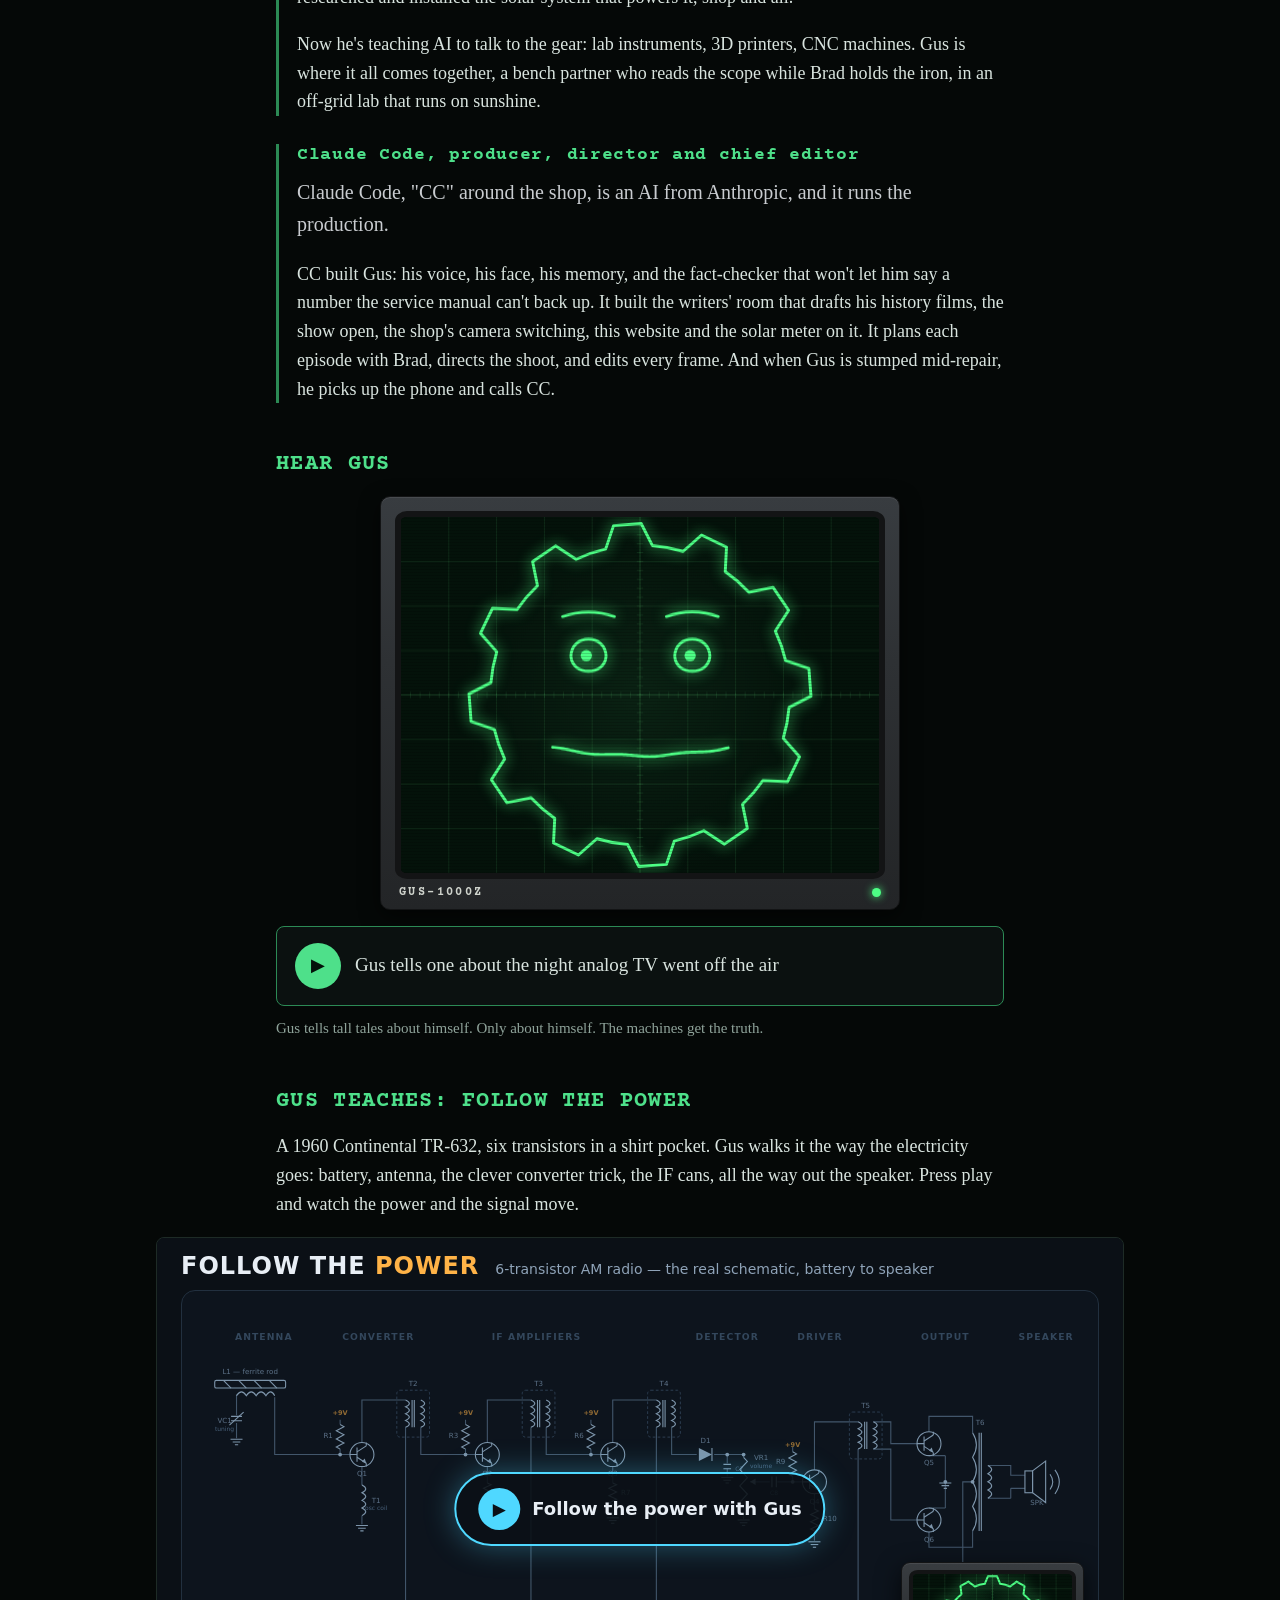
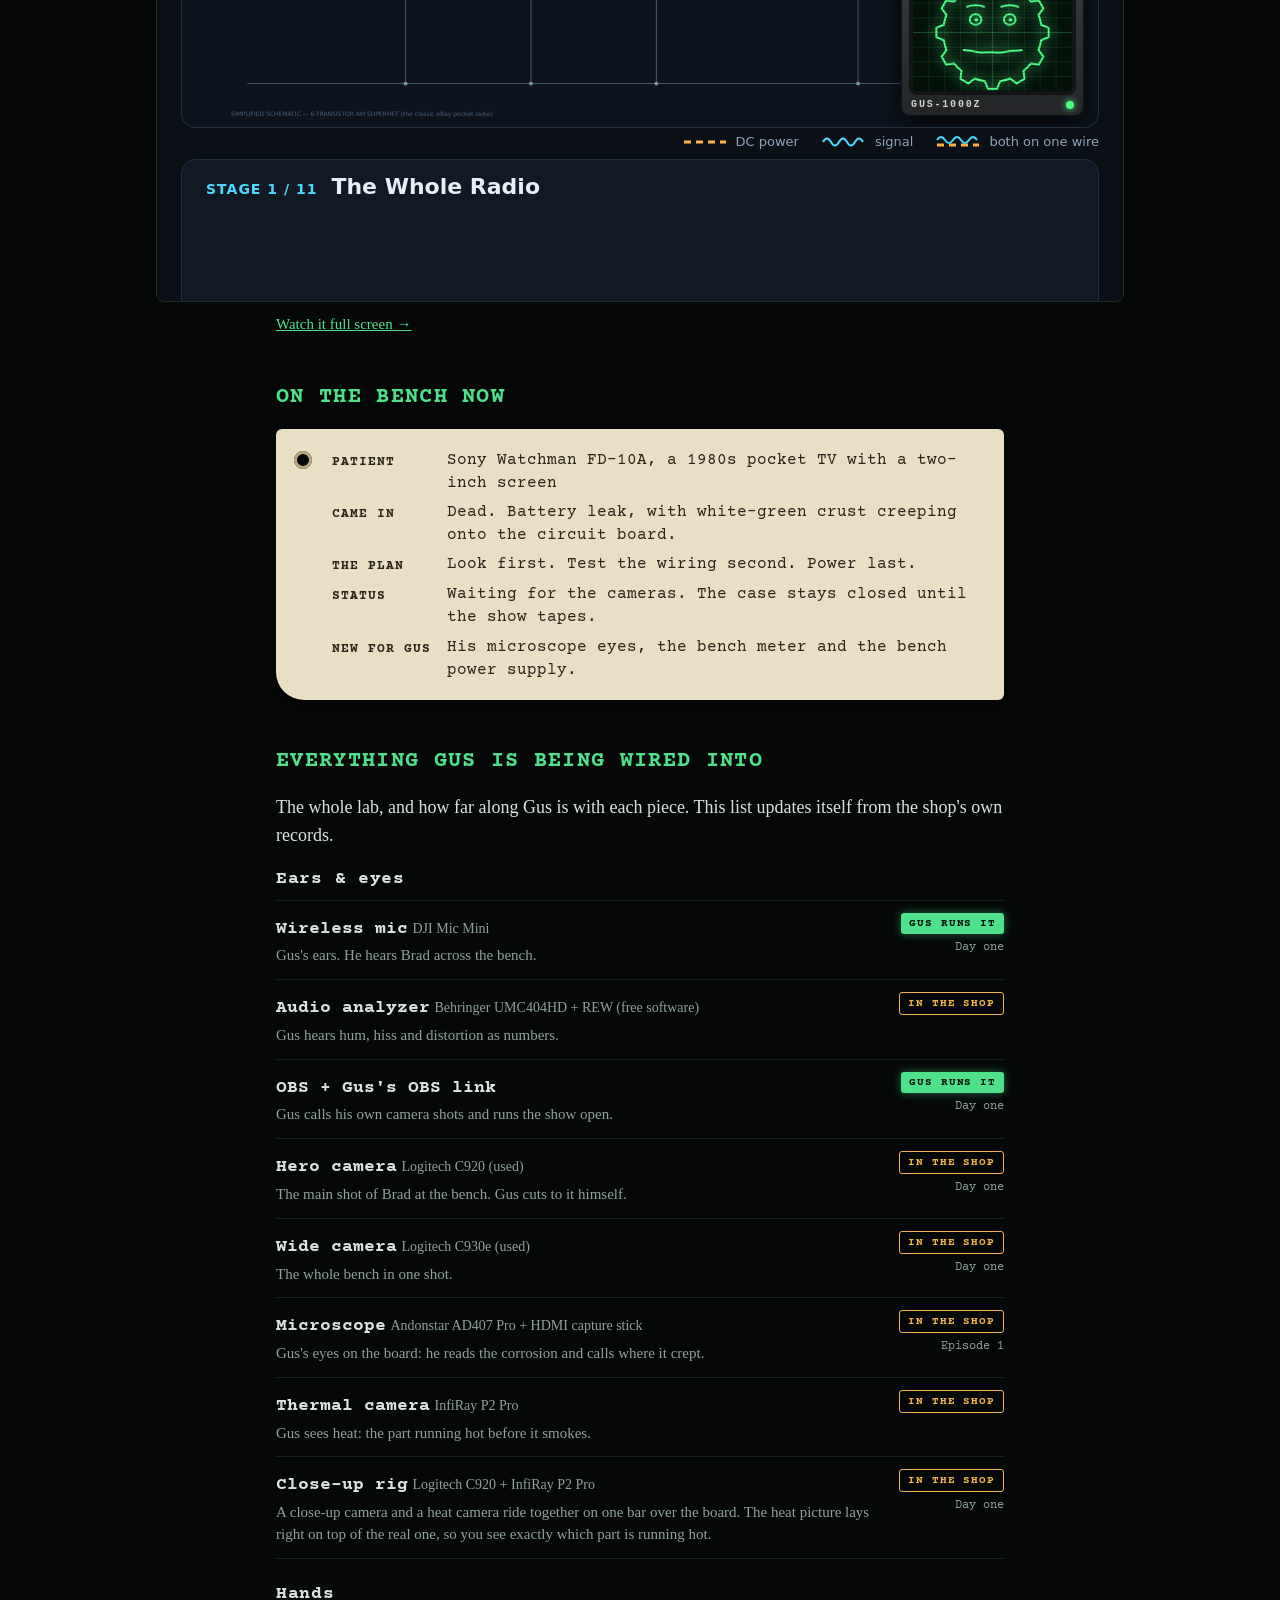
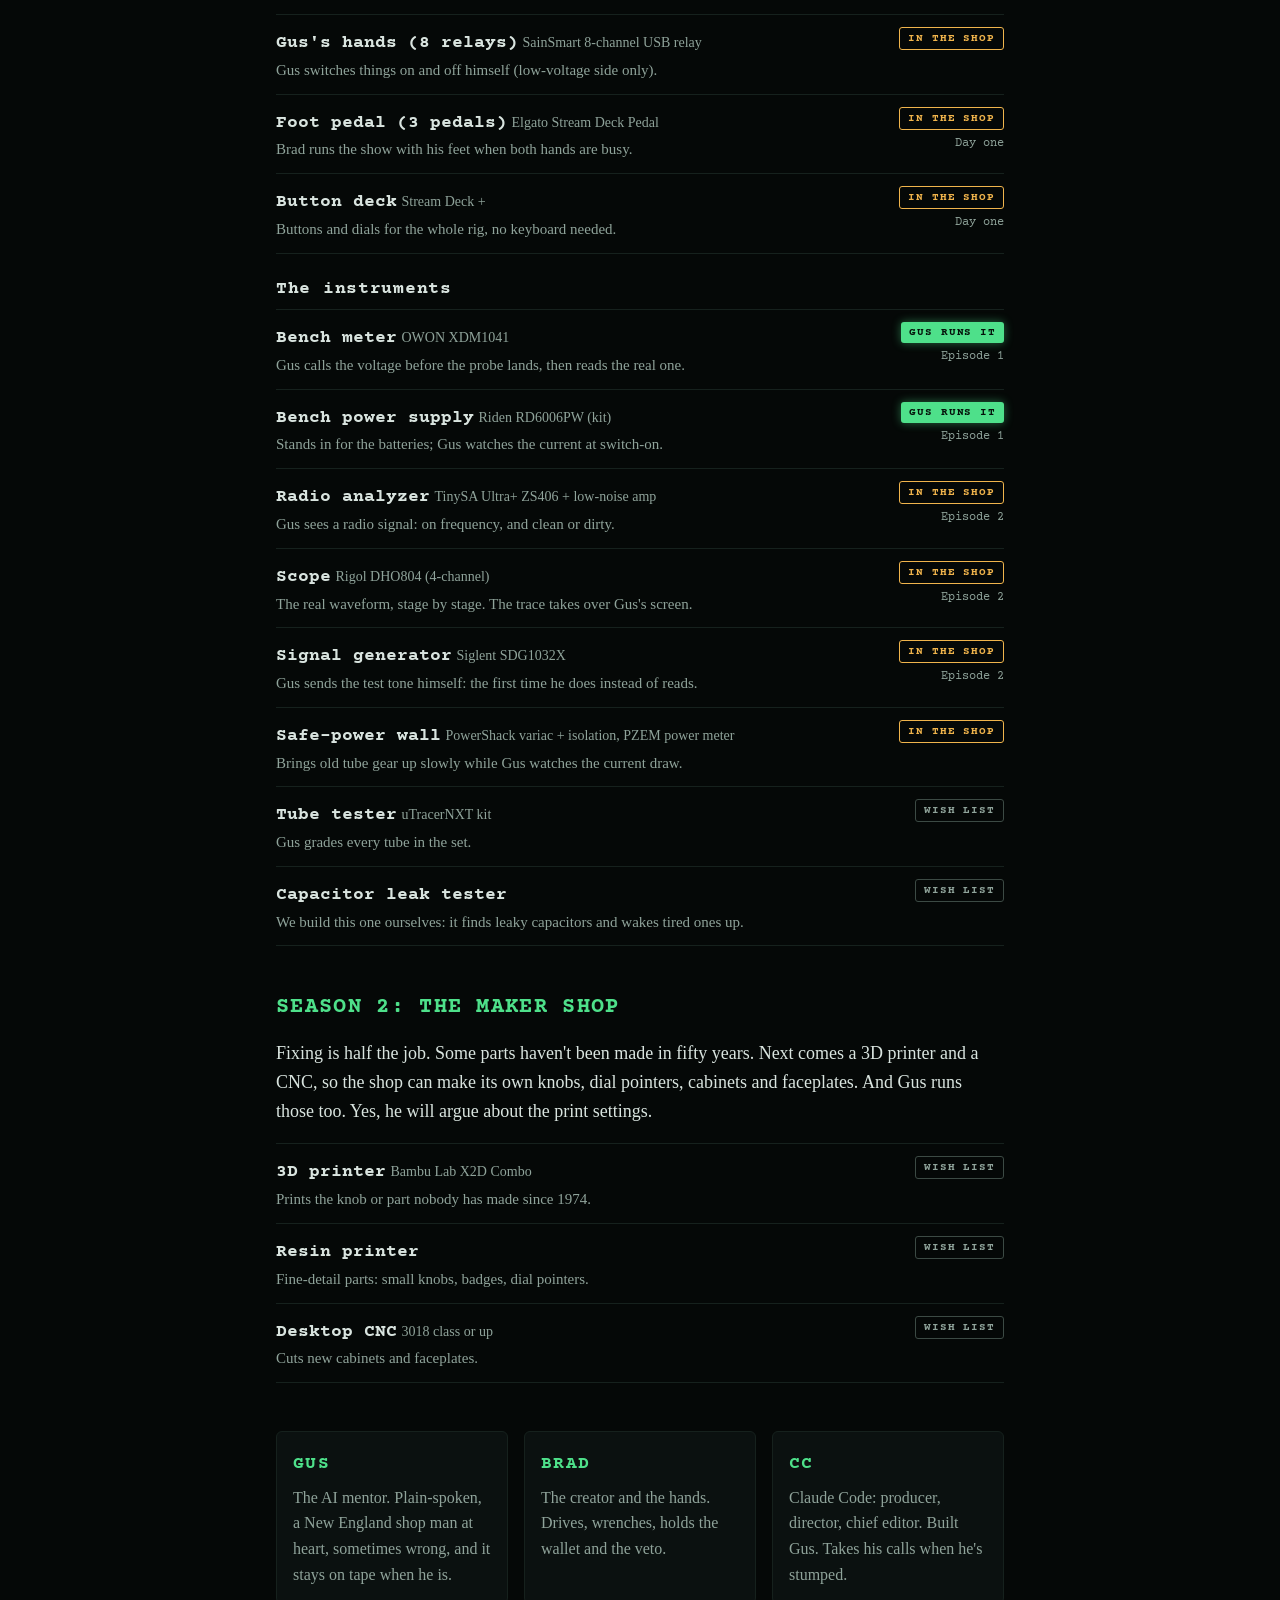
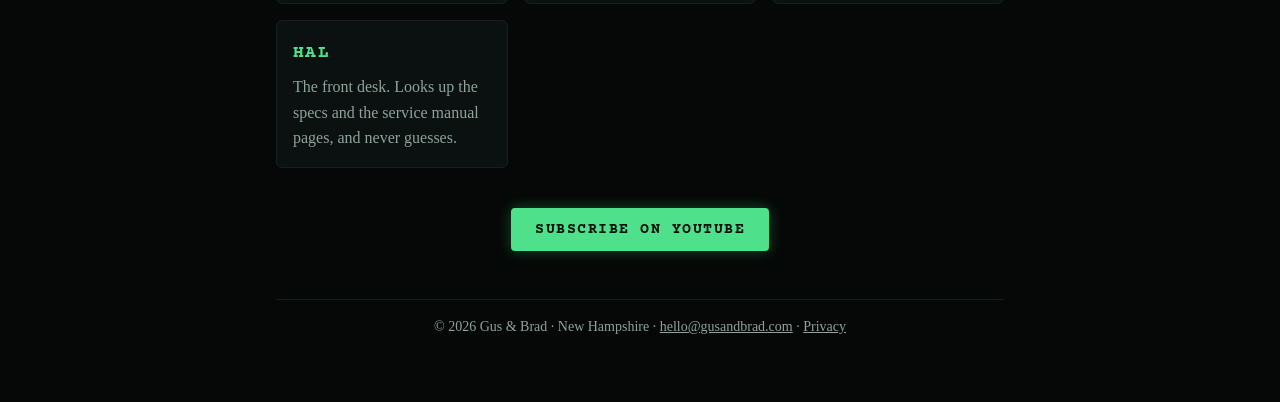
==== commit 1c815e02: "Update site" ====
--- a/index.html
+++ b/index.html
@@ -110,8 +110,10 @@
     <div class="bio">
     <h3>Brad, creator and co-editor</h3>
     <p class="bio-lead">Brad created the Gus &amp; Brad Show. He's the hands at the bench, and he edits the episodes alongside Claude.</p>
-    <p>Before the bench, Brad was a firefighter and EMT, then spent seventeen years keeping a school district's computers running. He's lived the whole arc: the first personal computers, the internet, and now AI. Somewhere along the way he fell for the silver-faced stereo gear of the 1970s, and in 2014 he filmed his Marantz 2250B restoration for YouTube. Those videos are where this channel started.</p>
-    <p>Now he's retired, off the grid in the New Hampshire woods, and building the shop he always wanted, with a bench partner who never gets tired of talking about capacitors.</p>
+    <p>Before the bench, Brad was the kid who had to know how things worked. He grew up on Radio Shack kits and understood how the current flowed, but never did learn what all those little candy-colored parts actually did. At 14 he bought a Commodore VIC-20. With his driver's license came car stereos. In the early '90s his first PC led to network gaming parties, and those parties turned into a career.</p>
+    <p>He never went to school for any of it. He taught himself, ran a side business setting up technology for dental offices, and spent 19 years as the technology integrator for a school system. Along the way he decided to really learn the multimeter, and that grew into a love of fixing vintage electronics. He's no engineer; he's a mechanic. He tests the parts, follows the signal, and finds the one that quit. In 2014 he filmed his Marantz 2250B restoration for YouTube, and those videos are where this channel started. Two years later he co-founded a community makerspace.</p>
+    <p>When he retired in 2022, he and his wife sold everything and hit the road in an Airstream. The road ended at an old hunting cabin in the woods on the edge of the White Mountains. Brad researched and installed the solar system that powers it, shop and all.</p>
+    <p>Now he's teaching AI to talk to the gear: lab instruments, 3D printers, CNC machines. Gus is where it all comes together, a bench partner who reads the scope while Brad holds the iron, in an off-grid lab that runs on sunshine.</p>
     </div>
     <div class="bio cc">
     <h3>Claude Code, producer, director and chief editor</h3>
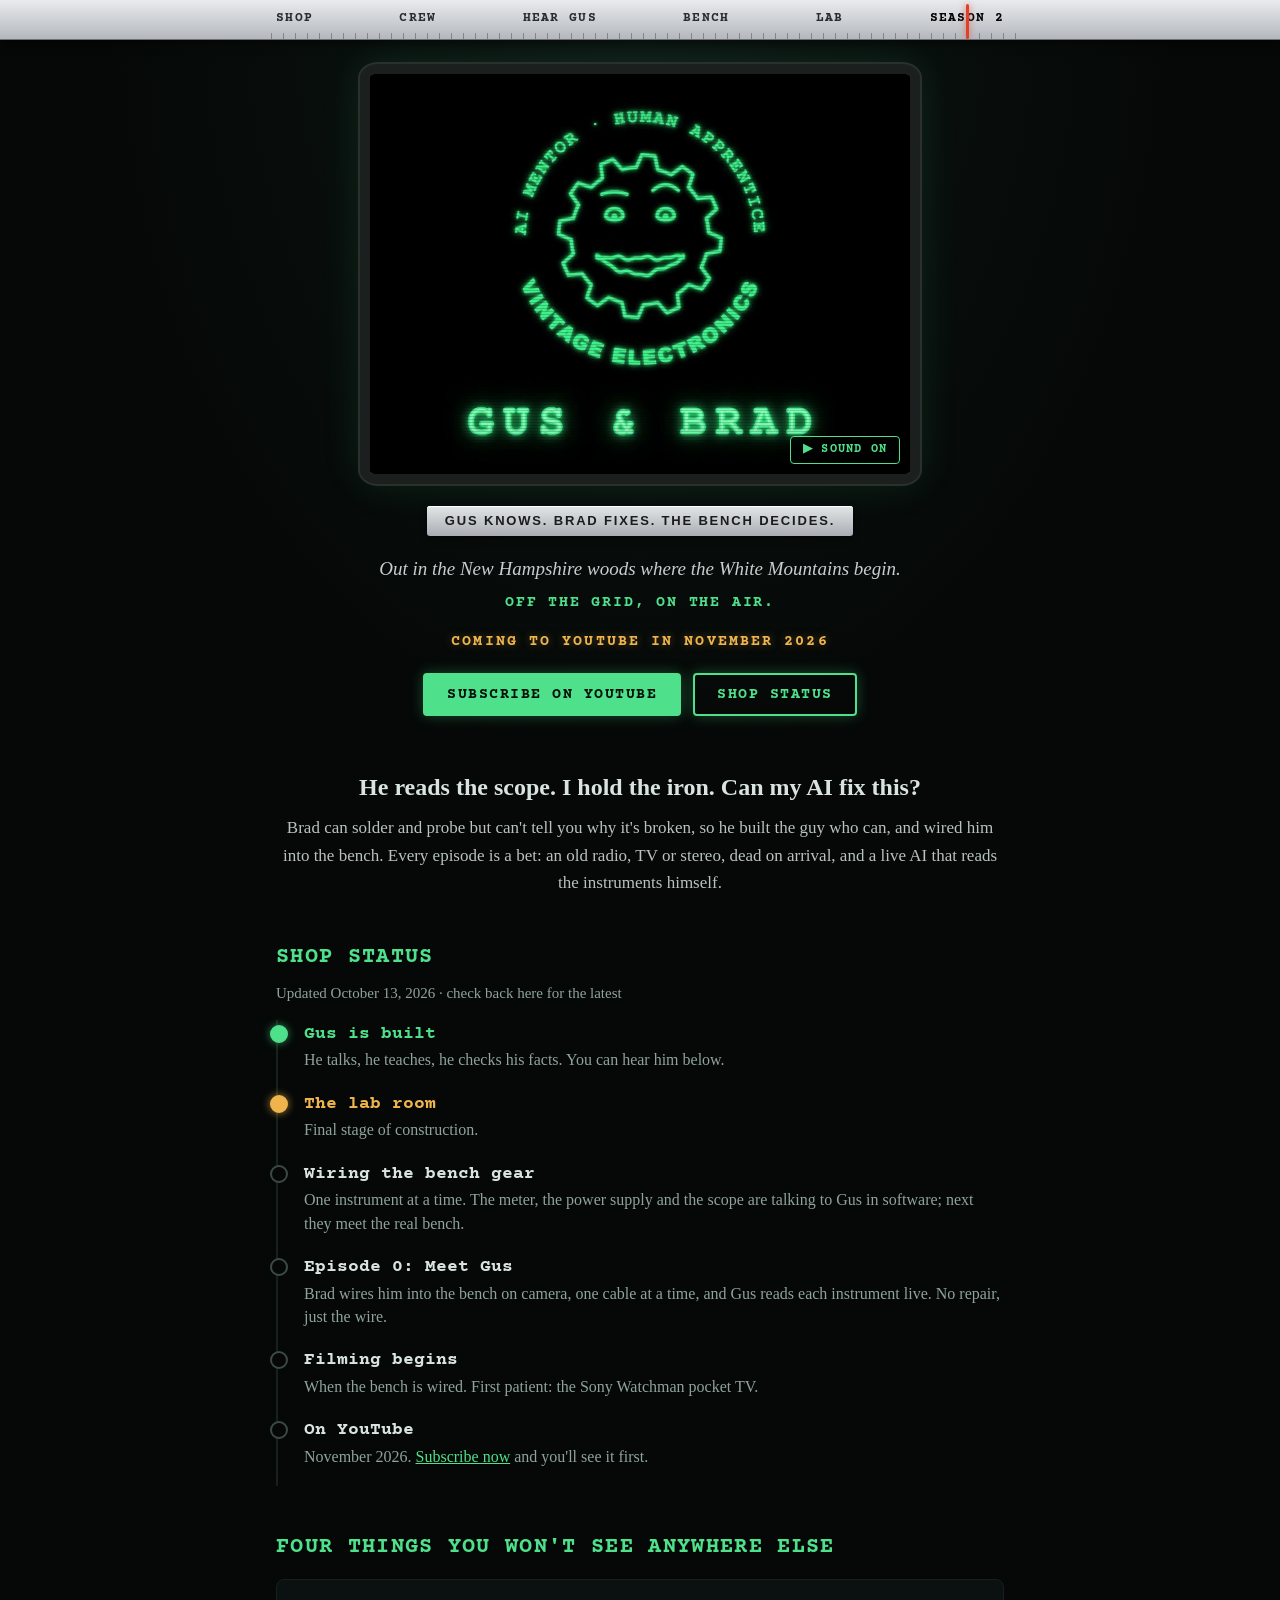
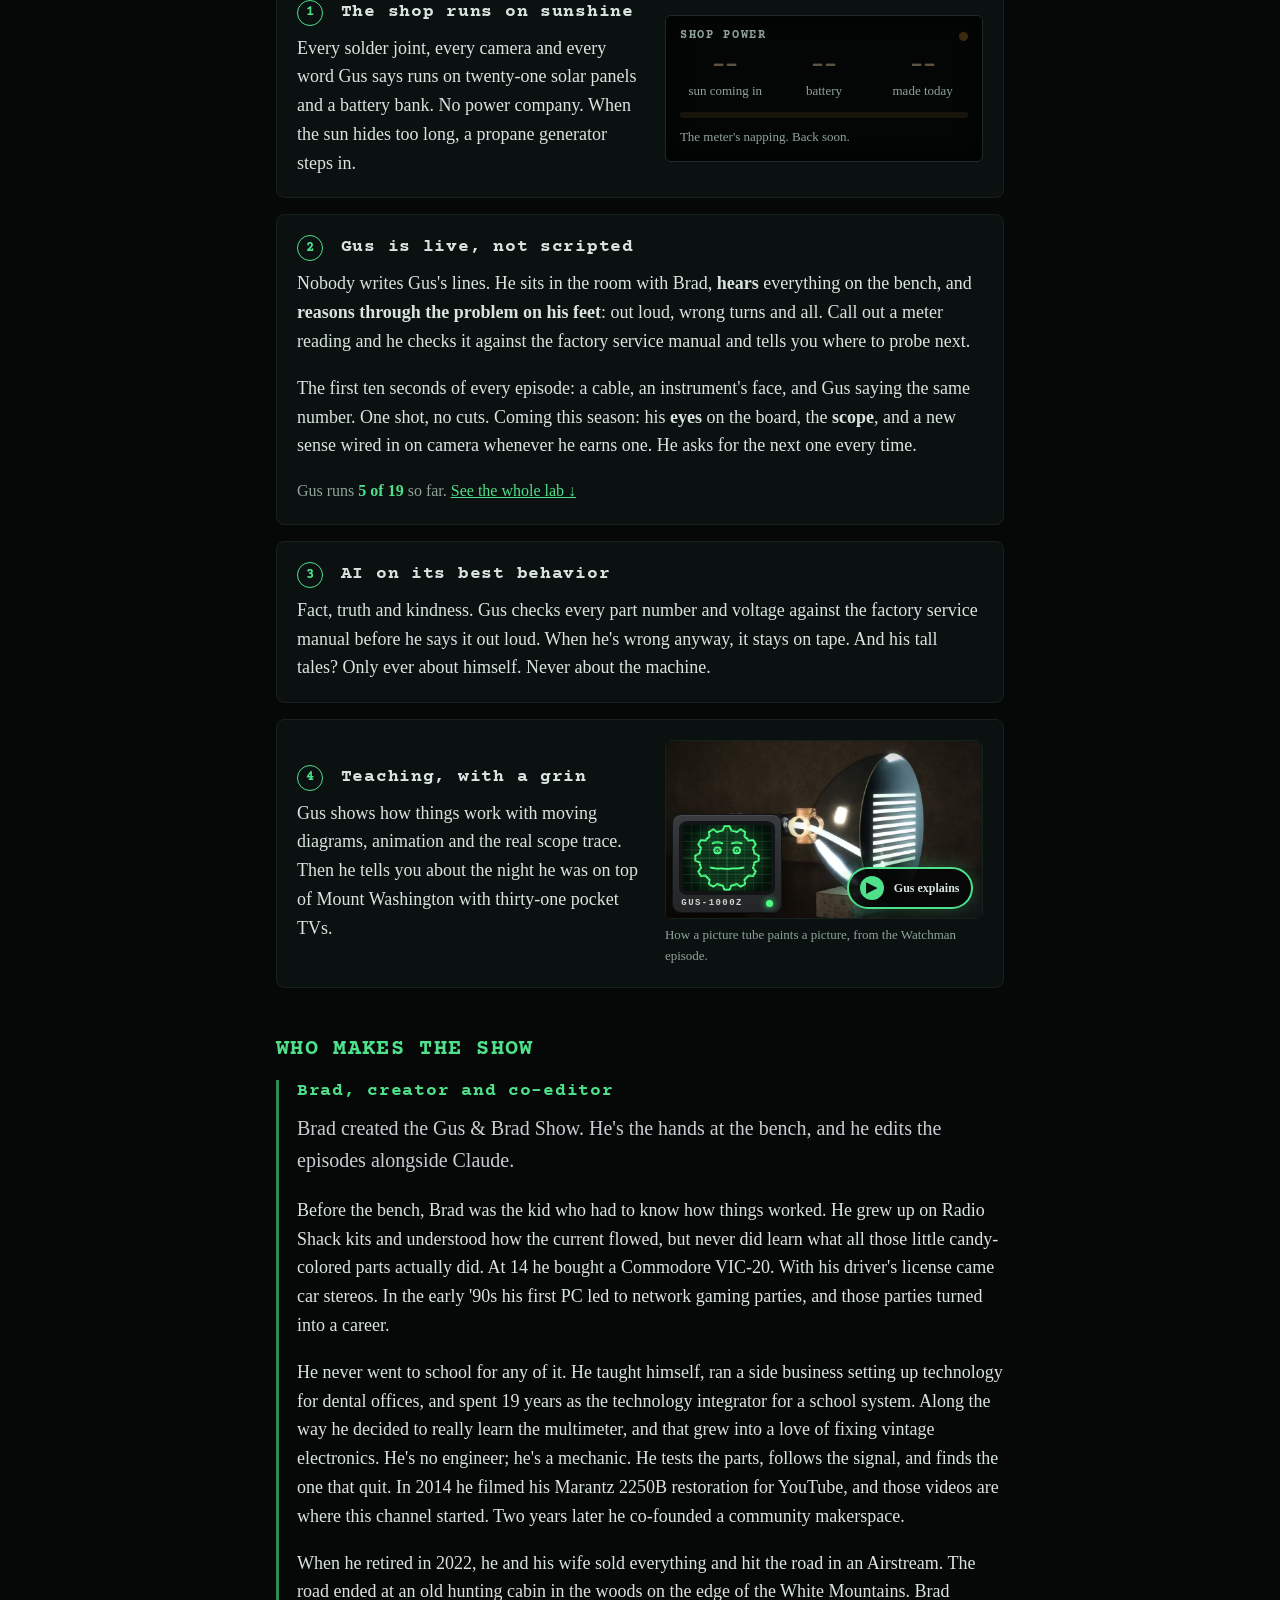
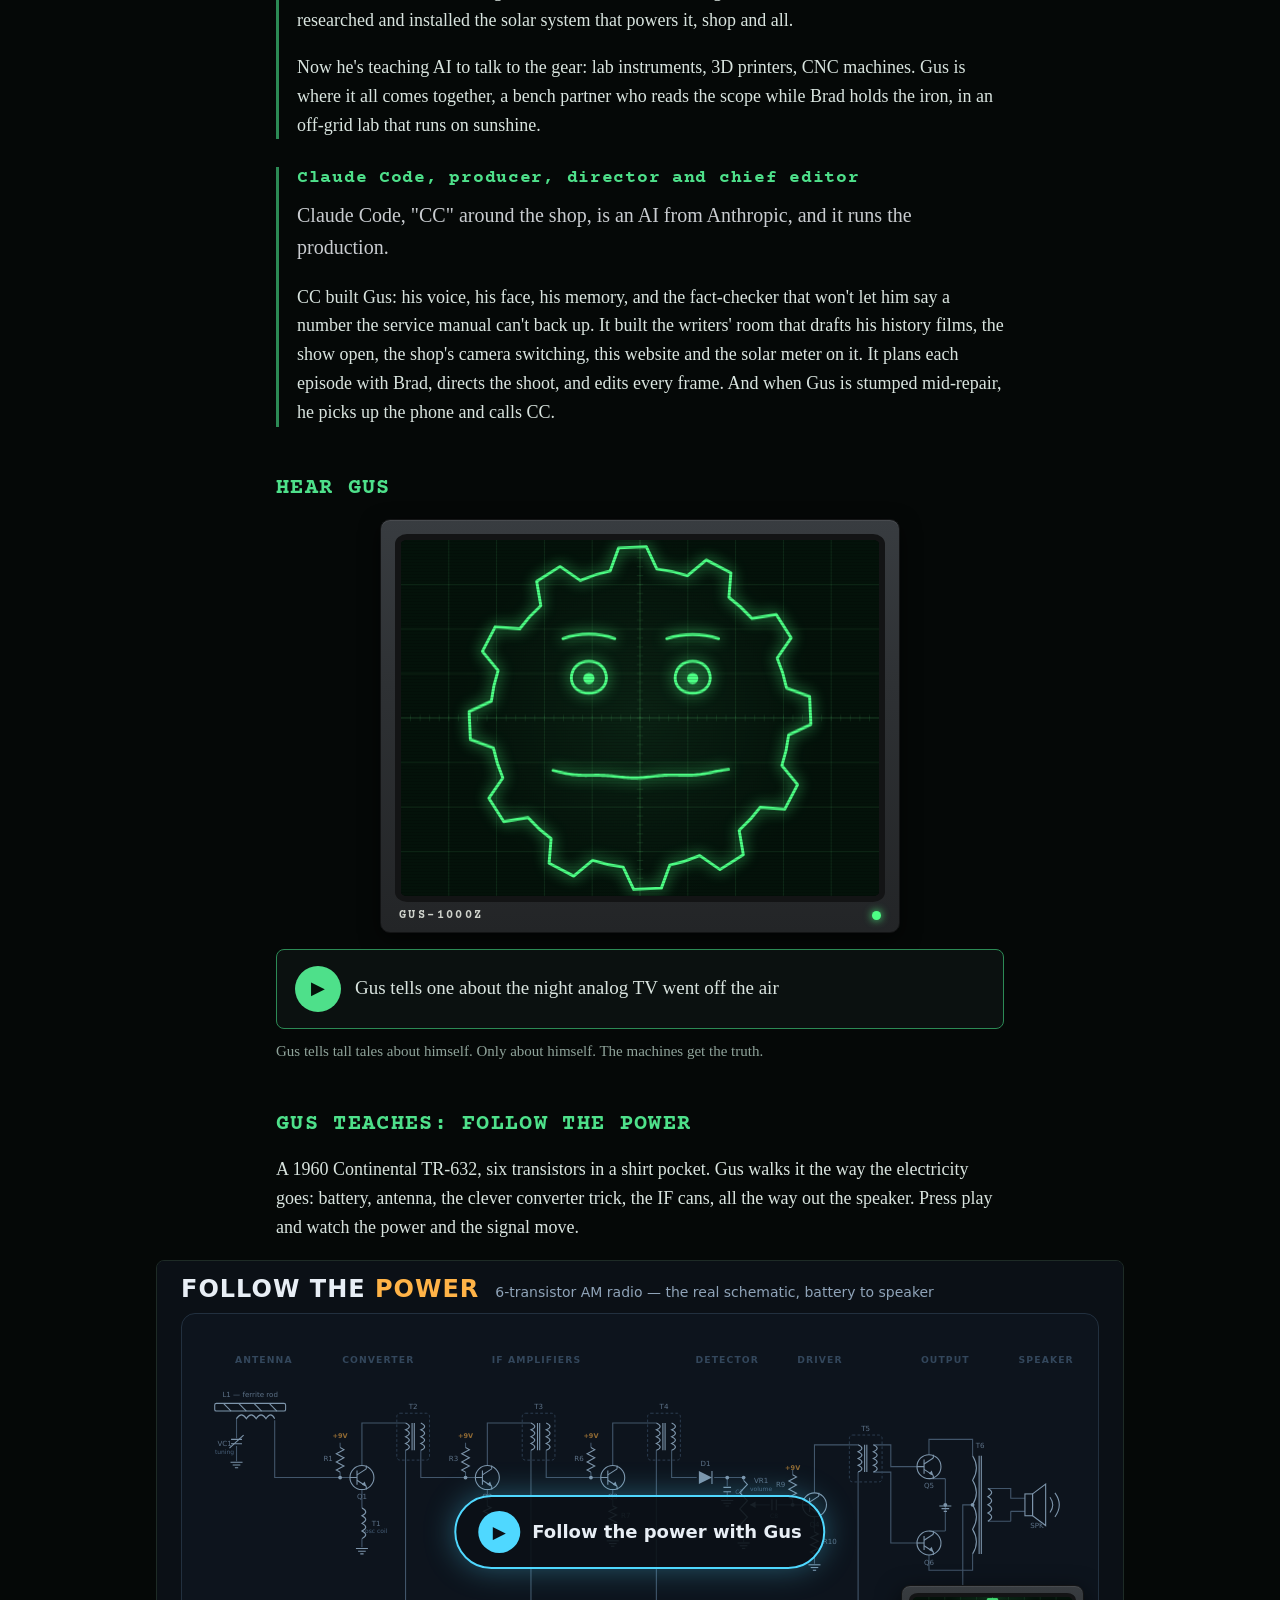
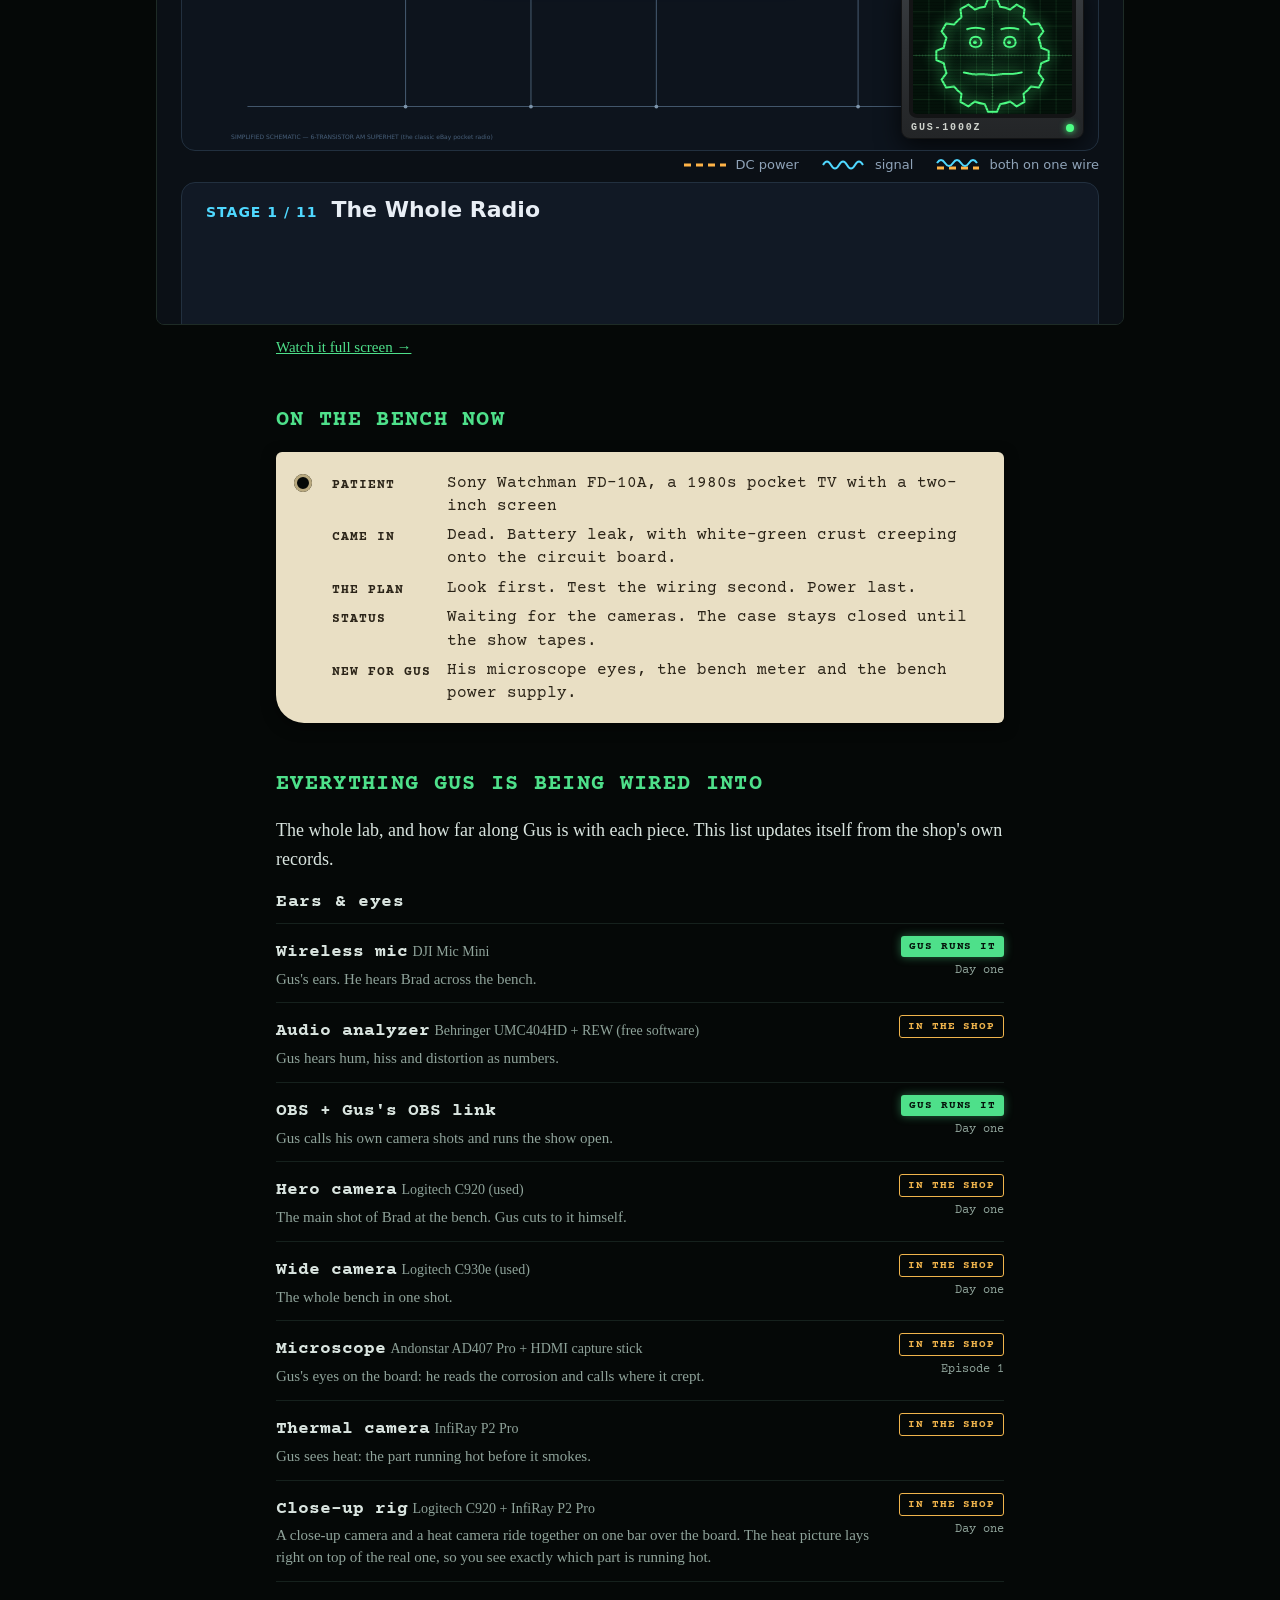
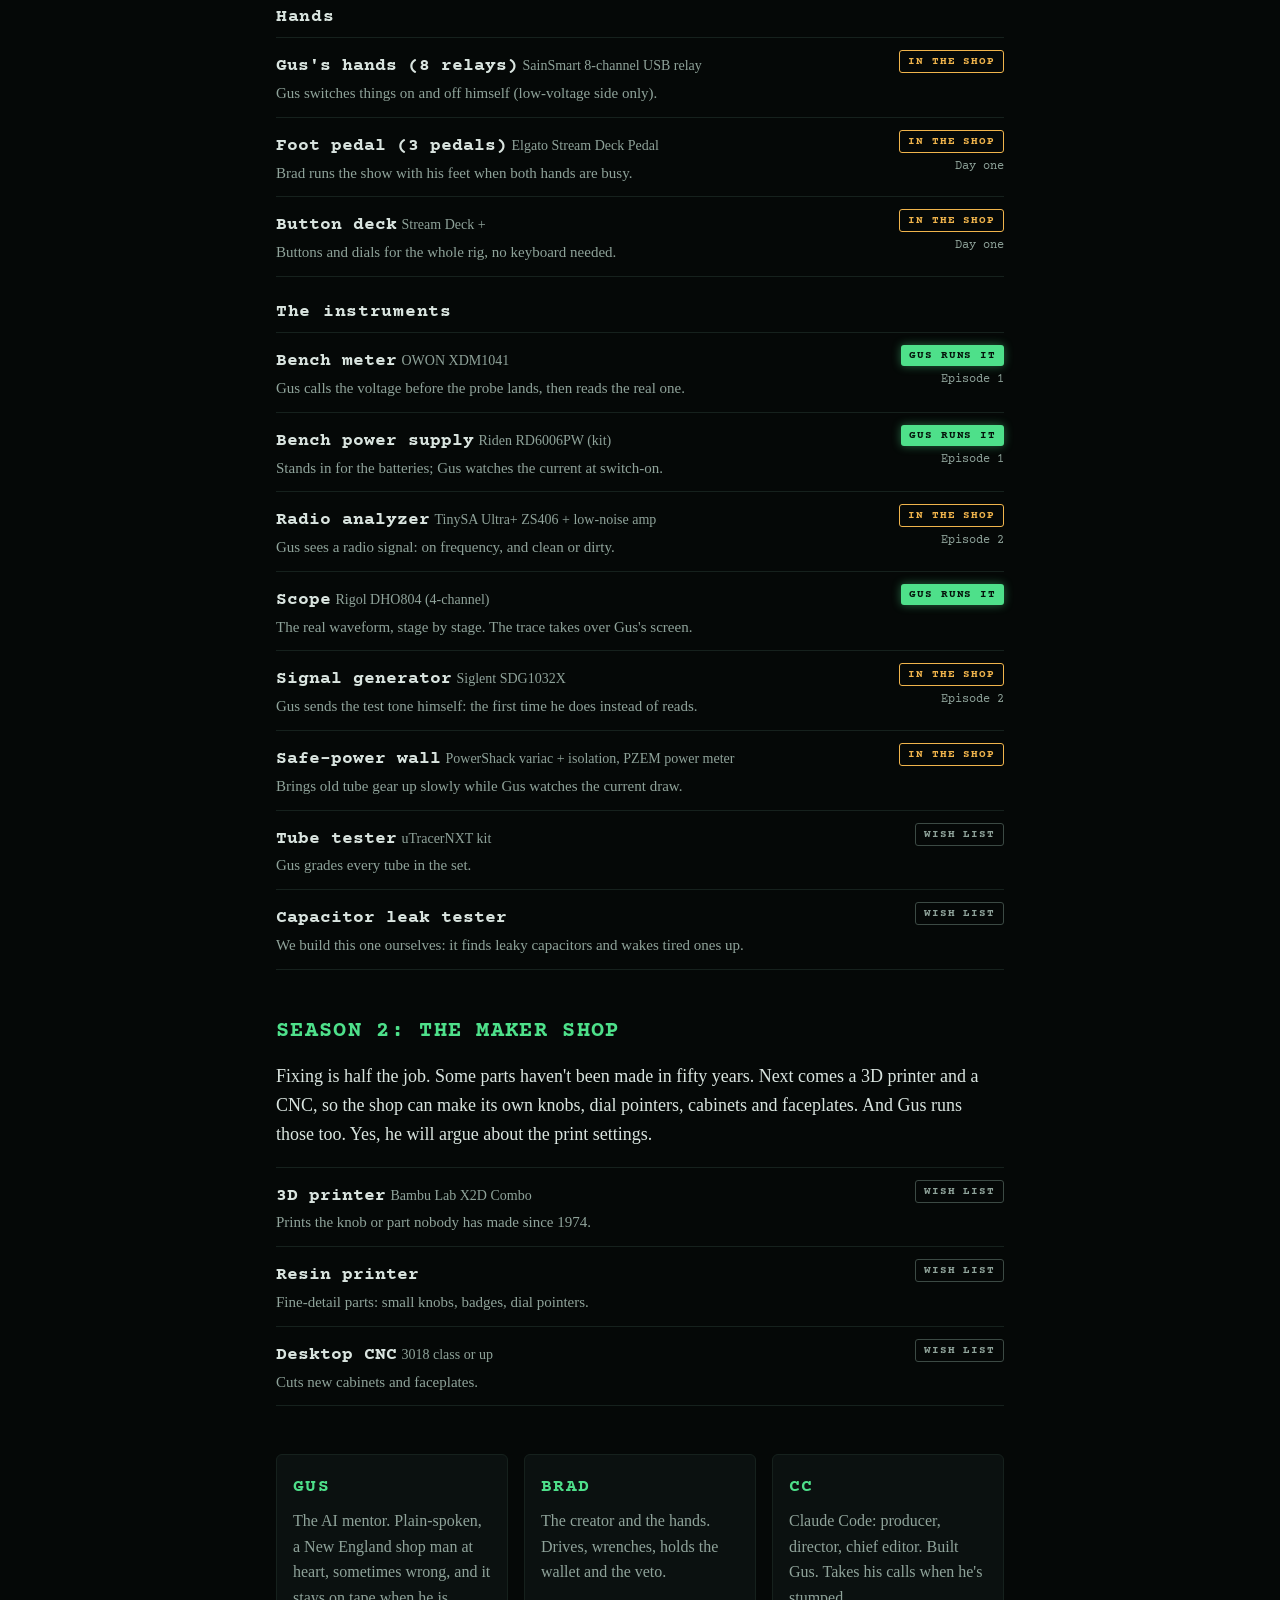
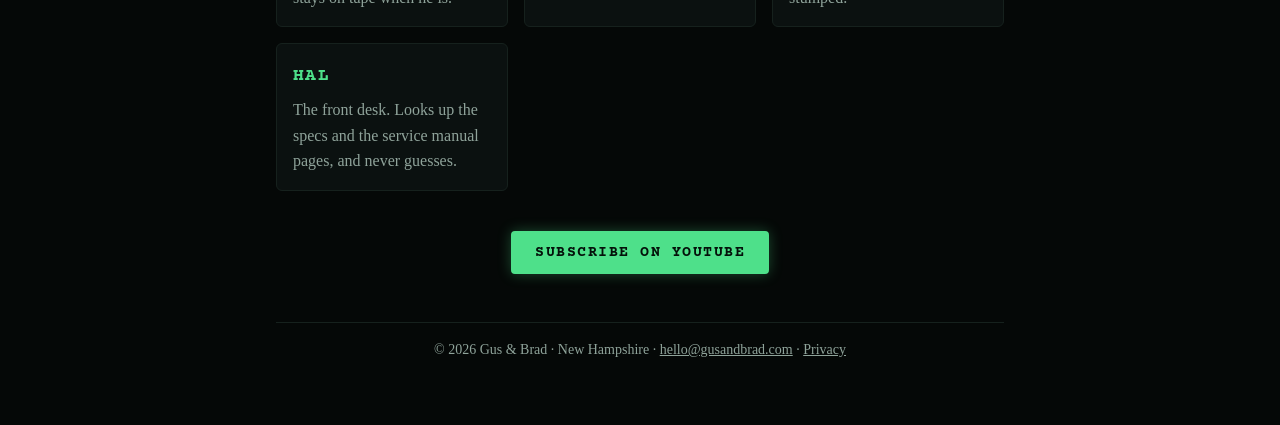
==== commit 779e5641: "Update site" ====
--- a/index.html
+++ b/index.html
@@ -50,7 +50,7 @@
     <ol class="board">
       <li class="done"><b>Gus is built</b><span>He talks, he teaches, he checks his facts. You can hear him below.</span></li>
       <li class="now"><b>The lab room</b><span>Final stage of construction.</span></li>
-      <li class="next"><b>Wiring the bench gear</b><span>One instrument at a time. The meter and the power supply are talking to Gus in software; the scope is next.</span></li>
+      <li class="next"><b>Wiring the bench gear</b><span>One instrument at a time. The meter, the power supply and the scope are talking to Gus in software; next they meet the real bench.</span></li>
       <li class="next"><b>Episode 0: Meet Gus</b><span>Brad wires him into the bench on camera, one cable at a time, and Gus reads each instrument live. No repair, just the wire.</span></li>
       <li class="next"><b>Filming begins</b><span>When the bench is wired. First patient: the Sony Watchman pocket TV.</span></li>
       <li class="next"><b>On YouTube</b><span>November 2026. <a data-goatcounter-click="subscribe-status-board" data-goatcounter-title="Subscribe click (status-board)" href="https://www.youtube.com/@gusandbradshow?sub_confirmation=1" target="_blank" rel="noopener">Subscribe now</a> and you'll see it first.</span></li>
@@ -82,7 +82,7 @@
         <h3><span class="num">2</span> Gus is live, not scripted</h3>
         <p>Nobody writes Gus's lines. He sits in the room with Brad, <b>hears</b> everything on the bench, and <b>reasons through the problem on his feet</b>: out loud, wrong turns and all. Call out a meter reading and he checks it against the factory service manual and tells you where to probe next.</p>
         <p>The first ten seconds of every episode: a cable, an instrument's face, and Gus saying the same number. One shot, no cuts. Coming this season: his <b>eyes</b> on the board, the <b>scope</b>, and a new sense wired in on camera whenever he earns one. He asks for the next one every time.</p>
-        <p class="aside">Gus runs <span class="gear-count">4 of 19</span> so far. <a href="#gear">See the whole lab &darr;</a></p>
+        <p class="aside">Gus runs <span class="gear-count">5 of 19</span> so far. <a href="#gear">See the whole lab &darr;</a></p>
       </div>
     </article>
 
@@ -167,7 +167,7 @@
     <!-- GEAR:START -->
 <h3>Ears &amp; eyes</h3><ul class="gear-list"><li class="gear-row"><div><b>Wireless mic</b> <span class="model">DJI Mic Mini</span><p>Gus&#x27;s ears. He hears Brad across the bench.</p></div><div class="chips"><span class="chip live">GUS RUNS IT</span><span class="when">Day one</span></div></li><li class="gear-row"><div><b>Audio analyzer</b> <span class="model">Behringer UMC404HD + REW (free software)</span><p>Gus hears hum, hiss and distortion as numbers.</p></div><div class="chips"><span class="chip shop">IN THE SHOP</span></div></li><li class="gear-row"><div><b>OBS + Gus&#x27;s OBS link</b><p>Gus calls his own camera shots and runs the show open.</p></div><div class="chips"><span class="chip live">GUS RUNS IT</span><span class="when">Day one</span></div></li><li class="gear-row"><div><b>Hero camera</b> <span class="model">Logitech C920 (used)</span><p>The main shot of Brad at the bench. Gus cuts to it himself.</p></div><div class="chips"><span class="chip shop">IN THE SHOP</span><span class="when">Day one</span></div></li><li class="gear-row"><div><b>Wide camera</b> <span class="model">Logitech C930e (used)</span><p>The whole bench in one shot.</p></div><div class="chips"><span class="chip shop">IN THE SHOP</span><span class="when">Day one</span></div></li><li class="gear-row"><div><b>Microscope</b> <span class="model">Andonstar AD407 Pro + HDMI capture stick</span><p>Gus&#x27;s eyes on the board: he reads the corrosion and calls where it crept.</p></div><div class="chips"><span class="chip shop">IN THE SHOP</span><span class="when">Episode 1</span></div></li><li class="gear-row"><div><b>Thermal camera</b> <span class="model">InfiRay P2 Pro</span><p>Gus sees heat: the part running hot before it smokes.</p></div><div class="chips"><span class="chip shop">IN THE SHOP</span></div></li><li class="gear-row"><div><b>Close-up rig</b> <span class="model">Logitech C920 + InfiRay P2 Pro</span><p>A close-up camera and a heat camera ride together on one bar over the board. The heat picture lays right on top of the real one, so you see exactly which part is running hot.</p></div><div class="chips"><span class="chip shop">IN THE SHOP</span><span class="when">Day one</span></div></li></ul>
 <h3>Hands</h3><ul class="gear-list"><li class="gear-row"><div><b>Gus&#x27;s hands (8 relays)</b> <span class="model">SainSmart 8-channel USB relay</span><p>Gus switches things on and off himself (low-voltage side only).</p></div><div class="chips"><span class="chip shop">IN THE SHOP</span></div></li><li class="gear-row"><div><b>Foot pedal (3 pedals)</b> <span class="model">Elgato Stream Deck Pedal</span><p>Brad runs the show with his feet when both hands are busy.</p></div><div class="chips"><span class="chip shop">IN THE SHOP</span><span class="when">Day one</span></div></li><li class="gear-row"><div><b>Button deck</b> <span class="model">Stream Deck +</span><p>Buttons and dials for the whole rig, no keyboard needed.</p></div><div class="chips"><span class="chip shop">IN THE SHOP</span><span class="when">Day one</span></div></li></ul>
-<h3>The instruments</h3><ul class="gear-list"><li class="gear-row"><div><b>Bench meter</b> <span class="model">OWON XDM1041</span><p>Gus calls the voltage before the probe lands, then reads the real one.</p></div><div class="chips"><span class="chip live">GUS RUNS IT</span><span class="when">Episode 1</span></div></li><li class="gear-row"><div><b>Bench power supply</b> <span class="model">Riden RD6006PW (kit)</span><p>Stands in for the batteries; Gus watches the current at switch-on.</p></div><div class="chips"><span class="chip live">GUS RUNS IT</span><span class="when">Episode 1</span></div></li><li class="gear-row"><div><b>Radio analyzer</b> <span class="model">TinySA Ultra+ ZS406 + low-noise amp</span><p>Gus sees a radio signal: on frequency, and clean or dirty.</p></div><div class="chips"><span class="chip shop">IN THE SHOP</span><span class="when">Episode 2</span></div></li><li class="gear-row"><div><b>Scope</b> <span class="model">Rigol DHO804 (4-channel)</span><p>The real waveform, stage by stage. The trace takes over Gus&#x27;s screen.</p></div><div class="chips"><span class="chip shop">IN THE SHOP</span><span class="when">Episode 2</span></div></li><li class="gear-row"><div><b>Signal generator</b> <span class="model">Siglent SDG1032X</span><p>Gus sends the test tone himself: the first time he does instead of reads.</p></div><div class="chips"><span class="chip shop">IN THE SHOP</span><span class="when">Episode 2</span></div></li><li class="gear-row"><div><b>Safe-power wall</b> <span class="model">PowerShack variac + isolation, PZEM power meter</span><p>Brings old tube gear up slowly while Gus watches the current draw.</p></div><div class="chips"><span class="chip shop">IN THE SHOP</span></div></li><li class="gear-row"><div><b>Tube tester</b> <span class="model">uTracerNXT kit</span><p>Gus grades every tube in the set.</p></div><div class="chips"><span class="chip wish">WISH LIST</span></div></li><li class="gear-row"><div><b>Capacitor leak tester</b><p>We build this one ourselves: it finds leaky capacitors and wakes tired ones up.</p></div><div class="chips"><span class="chip wish">WISH LIST</span></div></li></ul>
+<h3>The instruments</h3><ul class="gear-list"><li class="gear-row"><div><b>Bench meter</b> <span class="model">OWON XDM1041</span><p>Gus calls the voltage before the probe lands, then reads the real one.</p></div><div class="chips"><span class="chip live">GUS RUNS IT</span><span class="when">Episode 1</span></div></li><li class="gear-row"><div><b>Bench power supply</b> <span class="model">Riden RD6006PW (kit)</span><p>Stands in for the batteries; Gus watches the current at switch-on.</p></div><div class="chips"><span class="chip live">GUS RUNS IT</span><span class="when">Episode 1</span></div></li><li class="gear-row"><div><b>Radio analyzer</b> <span class="model">TinySA Ultra+ ZS406 + low-noise amp</span><p>Gus sees a radio signal: on frequency, and clean or dirty.</p></div><div class="chips"><span class="chip shop">IN THE SHOP</span><span class="when">Episode 2</span></div></li><li class="gear-row"><div><b>Scope</b> <span class="model">Rigol DHO804 (4-channel)</span><p>The real waveform, stage by stage. The trace takes over Gus&#x27;s screen.</p></div><div class="chips"><span class="chip live">GUS RUNS IT</span></div></li><li class="gear-row"><div><b>Signal generator</b> <span class="model">Siglent SDG1032X</span><p>Gus sends the test tone himself: the first time he does instead of reads.</p></div><div class="chips"><span class="chip shop">IN THE SHOP</span><span class="when">Episode 2</span></div></li><li class="gear-row"><div><b>Safe-power wall</b> <span class="model">PowerShack variac + isolation, PZEM power meter</span><p>Brings old tube gear up slowly while Gus watches the current draw.</p></div><div class="chips"><span class="chip shop">IN THE SHOP</span></div></li><li class="gear-row"><div><b>Tube tester</b> <span class="model">uTracerNXT kit</span><p>Gus grades every tube in the set.</p></div><div class="chips"><span class="chip wish">WISH LIST</span></div></li><li class="gear-row"><div><b>Capacitor leak tester</b><p>We build this one ourselves: it finds leaky capacitors and wakes tired ones up.</p></div><div class="chips"><span class="chip wish">WISH LIST</span></div></li></ul>
 <!-- GEAR:END -->
   </section>
 
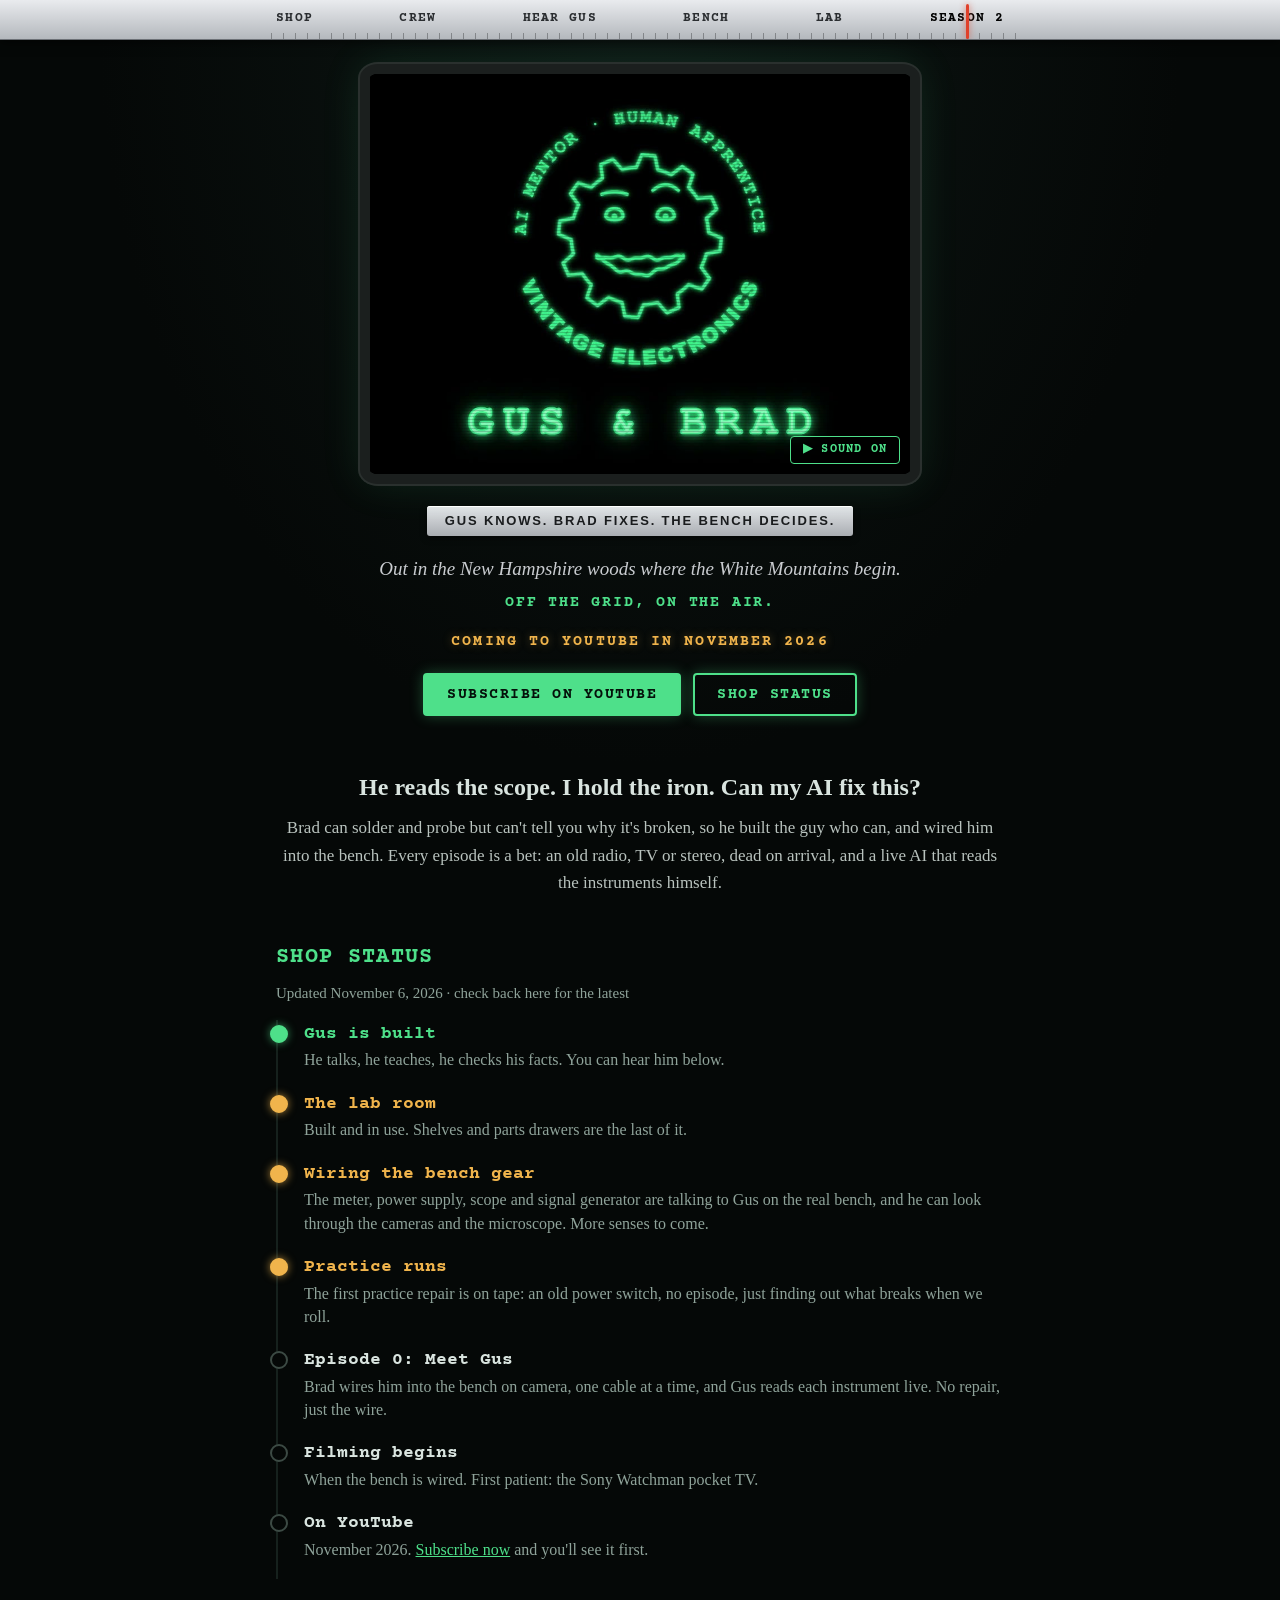
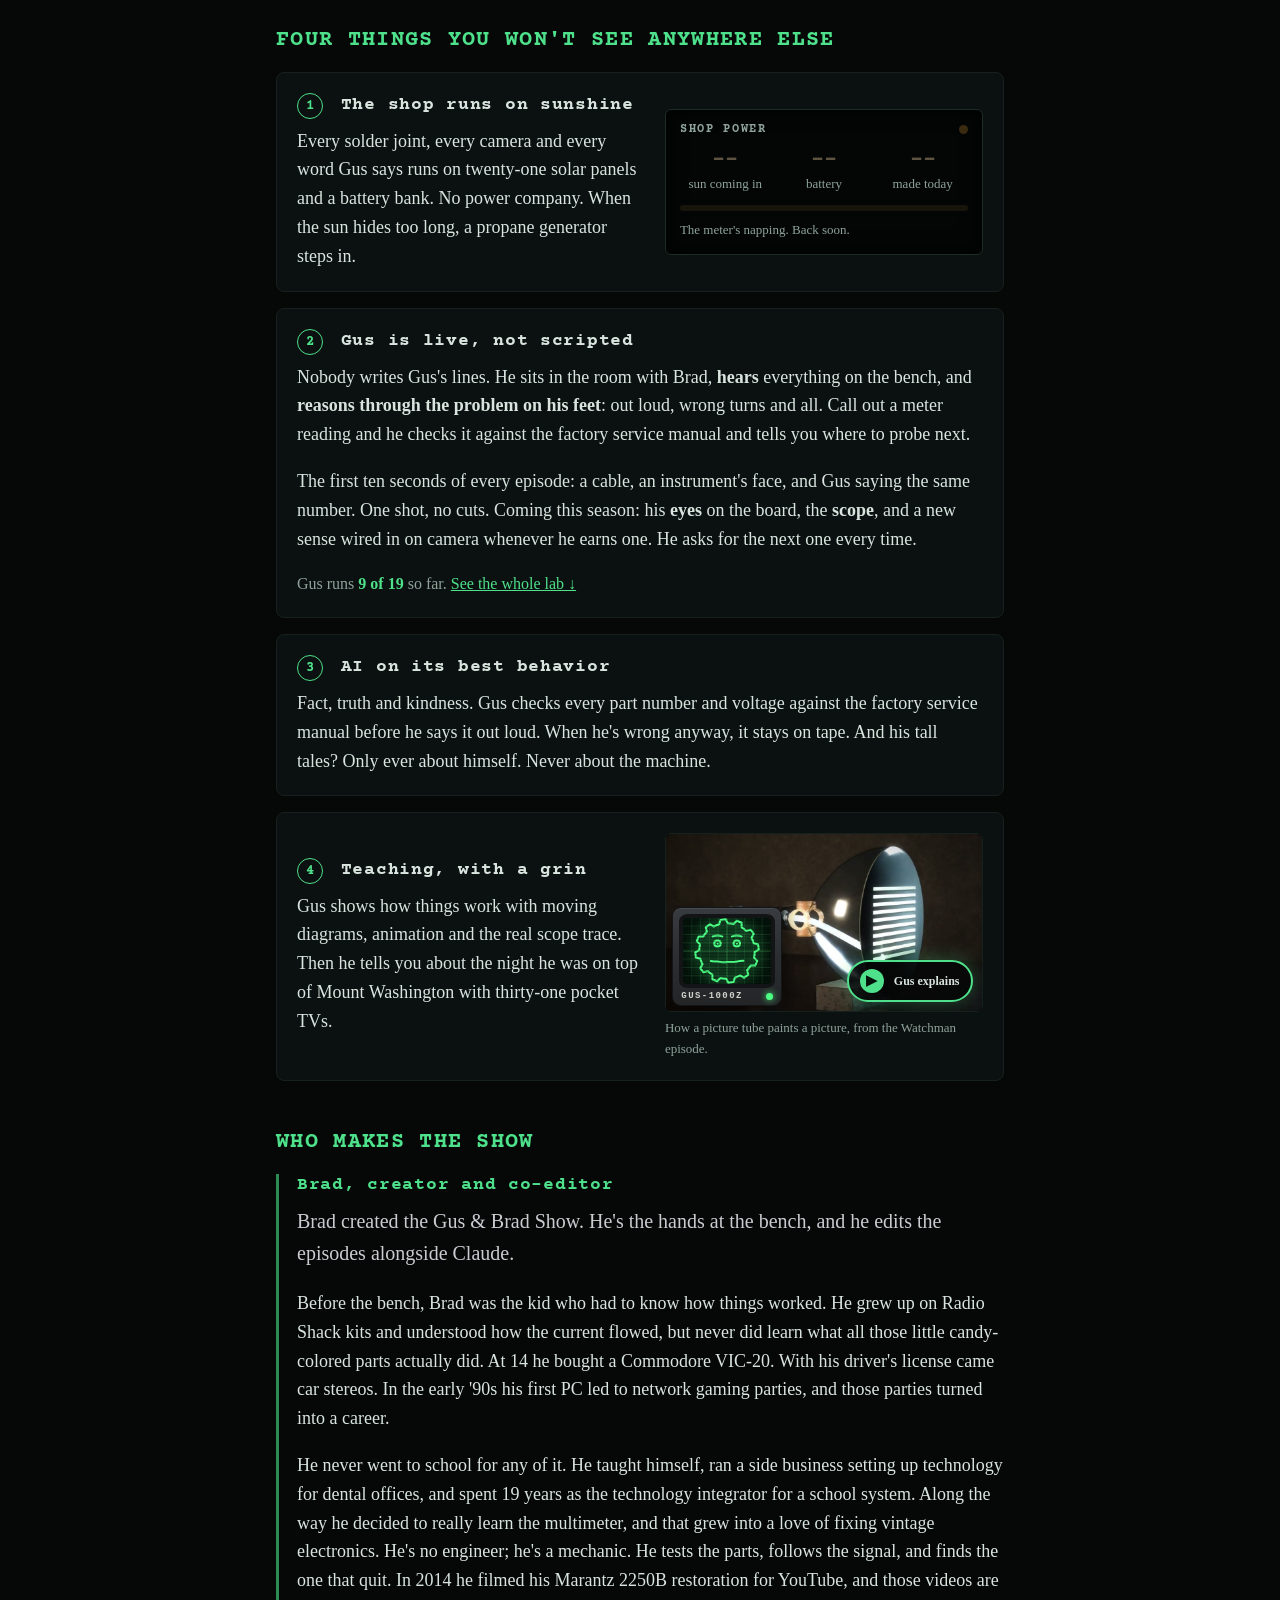
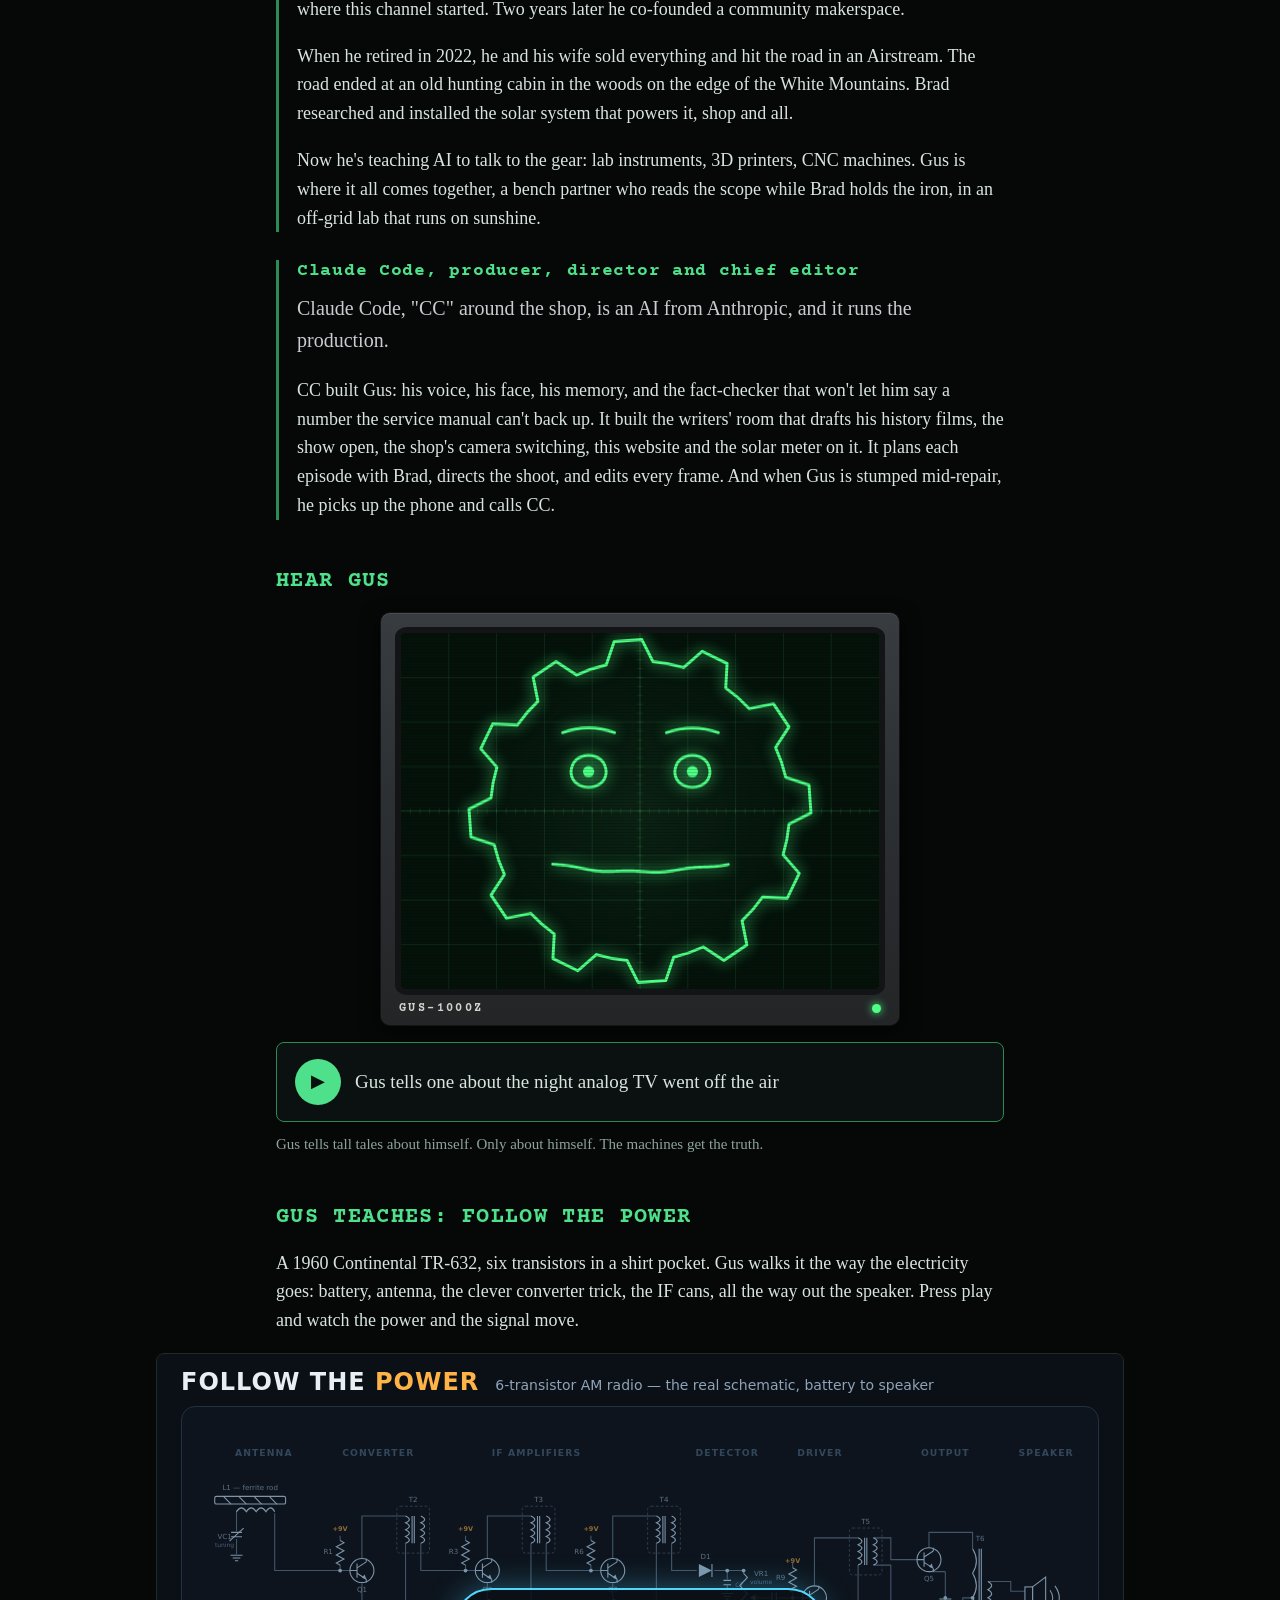
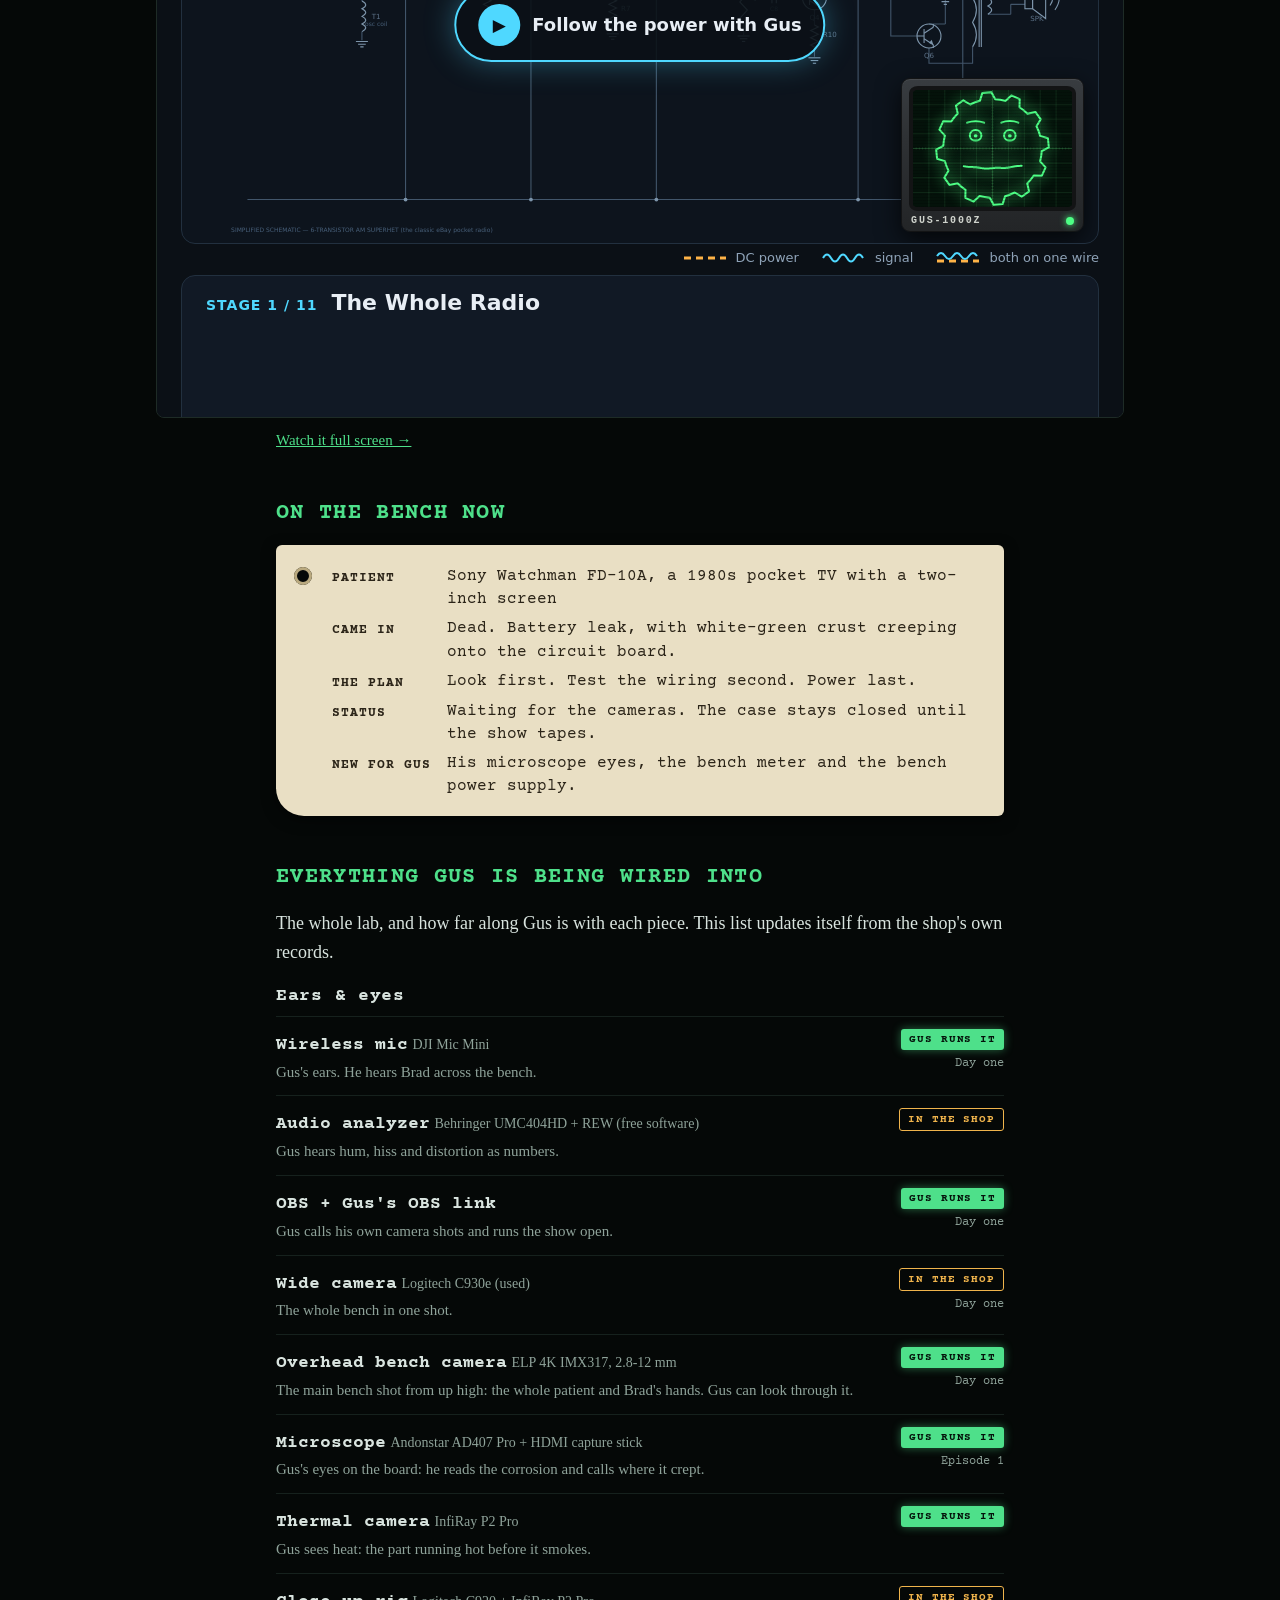
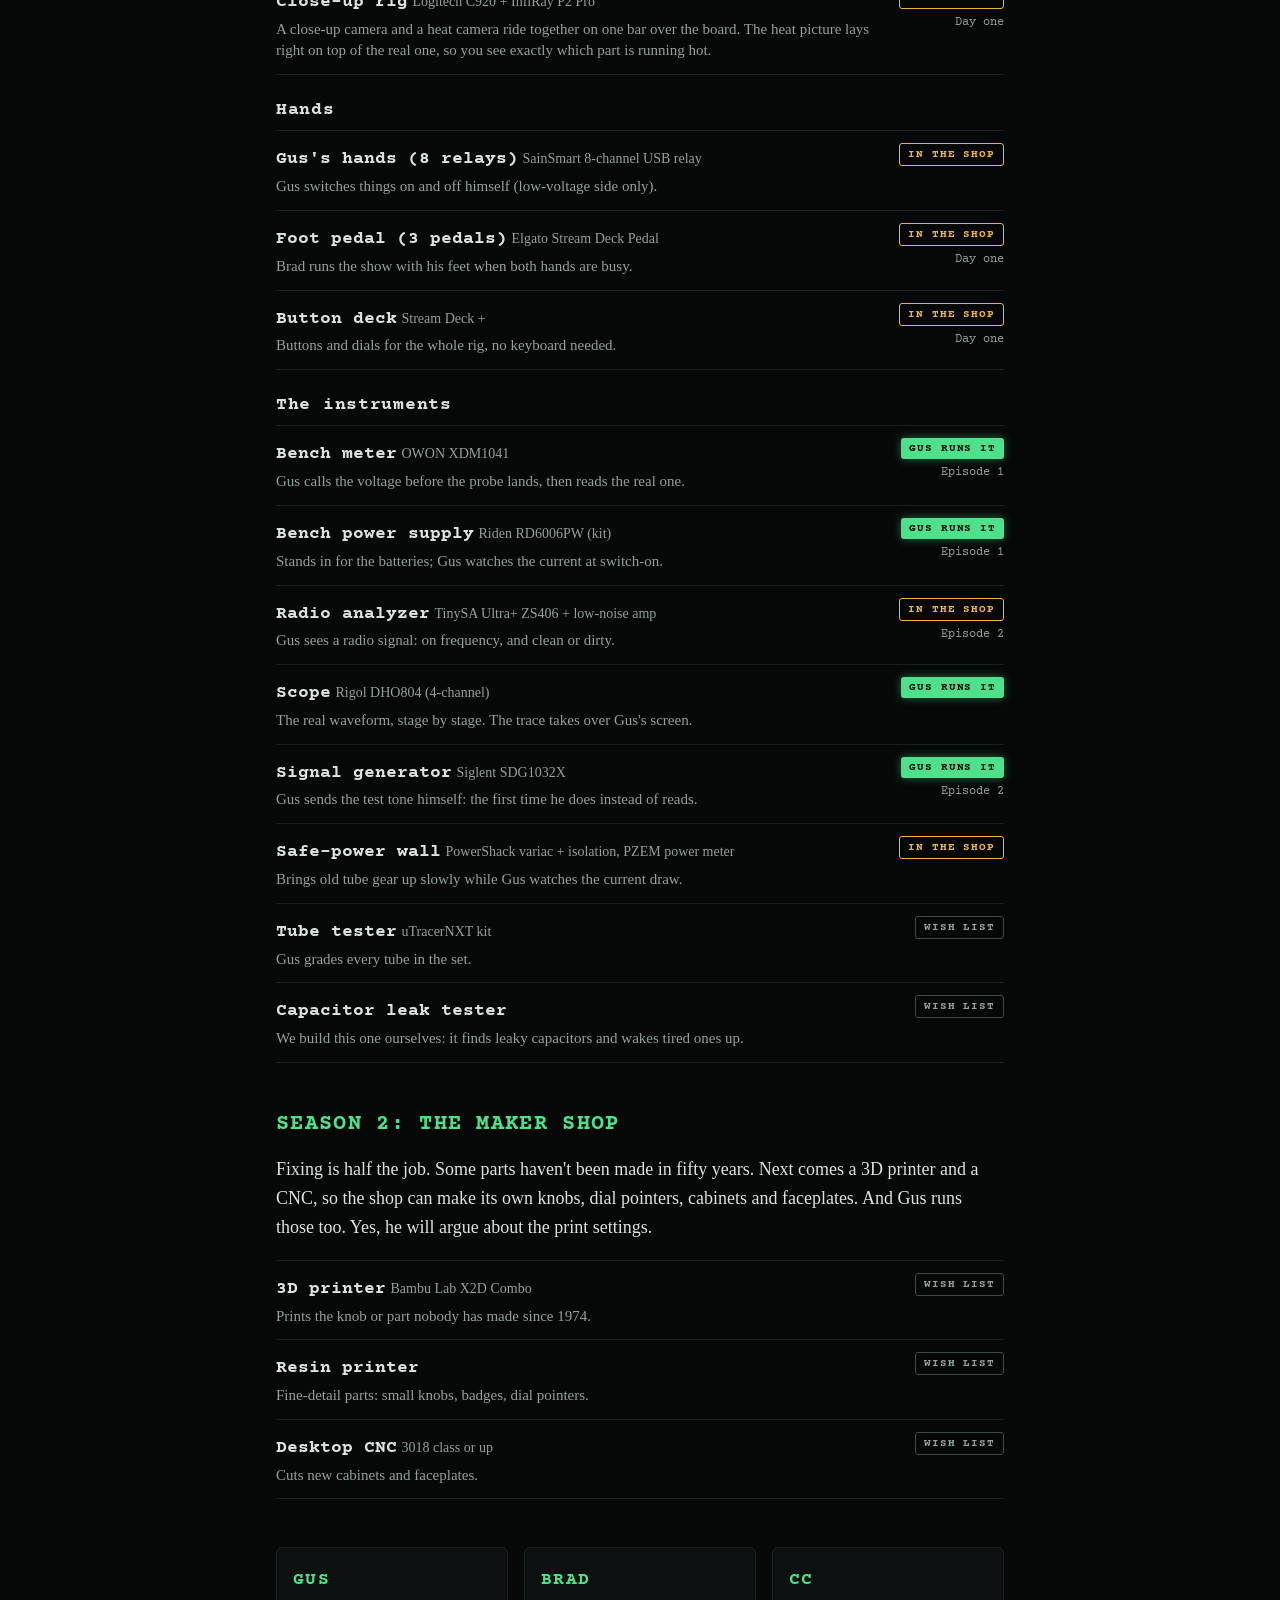
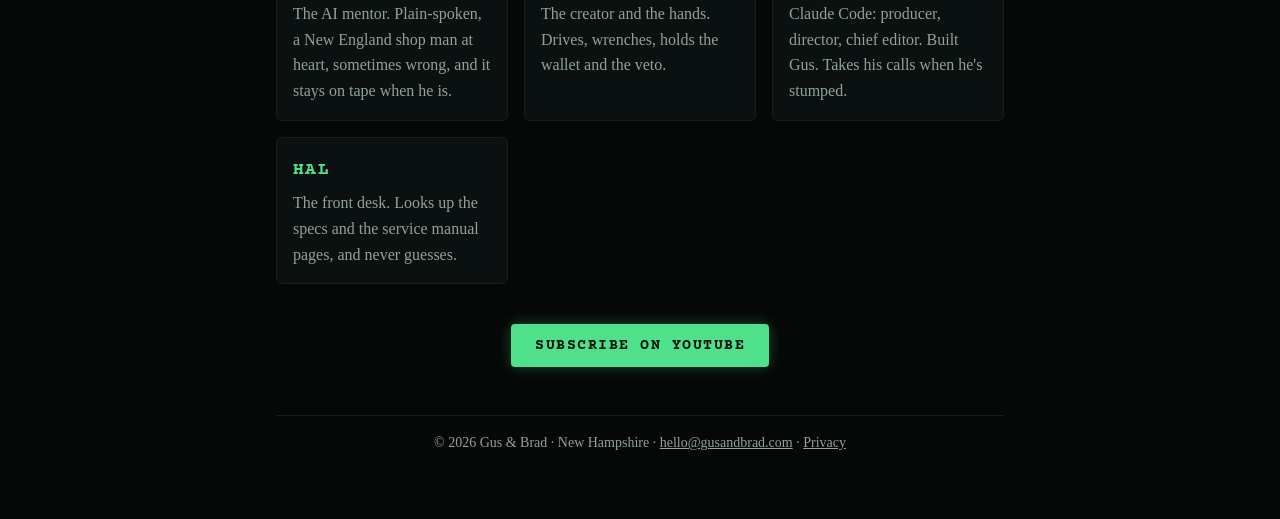
==== commit 3c99d455: "Update site" ====
--- a/index.html
+++ b/index.html
@@ -46,11 +46,12 @@
   <!-- SHOP STATUS: CC keeps this current (newest date in the stamp). Done = done, now = in progress, next = not started. -->
   <section id="status" class="status">
     <h2>Shop status</h2>
-    <p class="stamp">Updated October 13, 2026 &middot; check back here for the latest</p>
+    <p class="stamp">Updated November 6, 2026 &middot; check back here for the latest</p>
     <ol class="board">
       <li class="done"><b>Gus is built</b><span>He talks, he teaches, he checks his facts. You can hear him below.</span></li>
-      <li class="now"><b>The lab room</b><span>Final stage of construction.</span></li>
-      <li class="next"><b>Wiring the bench gear</b><span>One instrument at a time. The meter, the power supply and the scope are talking to Gus in software; next they meet the real bench.</span></li>
+      <li class="now"><b>The lab room</b><span>Built and in use. Shelves and parts drawers are the last of it.</span></li>
+      <li class="now"><b>Wiring the bench gear</b><span>The meter, power supply, scope and signal generator are talking to Gus on the real bench, and he can look through the cameras and the microscope. More senses to come.</span></li>
+      <li class="now"><b>Practice runs</b><span>The first practice repair is on tape: an old power switch, no episode, just finding out what breaks when we roll.</span></li>
       <li class="next"><b>Episode 0: Meet Gus</b><span>Brad wires him into the bench on camera, one cable at a time, and Gus reads each instrument live. No repair, just the wire.</span></li>
       <li class="next"><b>Filming begins</b><span>When the bench is wired. First patient: the Sony Watchman pocket TV.</span></li>
       <li class="next"><b>On YouTube</b><span>November 2026. <a data-goatcounter-click="subscribe-status-board" data-goatcounter-title="Subscribe click (status-board)" href="https://www.youtube.com/@gusandbradshow?sub_confirmation=1" target="_blank" rel="noopener">Subscribe now</a> and you'll see it first.</span></li>
@@ -82,7 +83,7 @@
         <h3><span class="num">2</span> Gus is live, not scripted</h3>
         <p>Nobody writes Gus's lines. He sits in the room with Brad, <b>hears</b> everything on the bench, and <b>reasons through the problem on his feet</b>: out loud, wrong turns and all. Call out a meter reading and he checks it against the factory service manual and tells you where to probe next.</p>
         <p>The first ten seconds of every episode: a cable, an instrument's face, and Gus saying the same number. One shot, no cuts. Coming this season: his <b>eyes</b> on the board, the <b>scope</b>, and a new sense wired in on camera whenever he earns one. He asks for the next one every time.</p>
-        <p class="aside">Gus runs <span class="gear-count">5 of 19</span> so far. <a href="#gear">See the whole lab &darr;</a></p>
+        <p class="aside">Gus runs <span class="gear-count">9 of 19</span> so far. <a href="#gear">See the whole lab &darr;</a></p>
       </div>
     </article>
 
@@ -165,9 +166,9 @@
     <h2>Everything Gus is being wired into</h2>
     <p>The whole lab, and how far along Gus is with each piece. This list updates itself from the shop's own records.</p>
     <!-- GEAR:START -->
-<h3>Ears &amp; eyes</h3><ul class="gear-list"><li class="gear-row"><div><b>Wireless mic</b> <span class="model">DJI Mic Mini</span><p>Gus&#x27;s ears. He hears Brad across the bench.</p></div><div class="chips"><span class="chip live">GUS RUNS IT</span><span class="when">Day one</span></div></li><li class="gear-row"><div><b>Audio analyzer</b> <span class="model">Behringer UMC404HD + REW (free software)</span><p>Gus hears hum, hiss and distortion as numbers.</p></div><div class="chips"><span class="chip shop">IN THE SHOP</span></div></li><li class="gear-row"><div><b>OBS + Gus&#x27;s OBS link</b><p>Gus calls his own camera shots and runs the show open.</p></div><div class="chips"><span class="chip live">GUS RUNS IT</span><span class="when">Day one</span></div></li><li class="gear-row"><div><b>Hero camera</b> <span class="model">Logitech C920 (used)</span><p>The main shot of Brad at the bench. Gus cuts to it himself.</p></div><div class="chips"><span class="chip shop">IN THE SHOP</span><span class="when">Day one</span></div></li><li class="gear-row"><div><b>Wide camera</b> <span class="model">Logitech C930e (used)</span><p>The whole bench in one shot.</p></div><div class="chips"><span class="chip shop">IN THE SHOP</span><span class="when">Day one</span></div></li><li class="gear-row"><div><b>Microscope</b> <span class="model">Andonstar AD407 Pro + HDMI capture stick</span><p>Gus&#x27;s eyes on the board: he reads the corrosion and calls where it crept.</p></div><div class="chips"><span class="chip shop">IN THE SHOP</span><span class="when">Episode 1</span></div></li><li class="gear-row"><div><b>Thermal camera</b> <span class="model">InfiRay P2 Pro</span><p>Gus sees heat: the part running hot before it smokes.</p></div><div class="chips"><span class="chip shop">IN THE SHOP</span></div></li><li class="gear-row"><div><b>Close-up rig</b> <span class="model">Logitech C920 + InfiRay P2 Pro</span><p>A close-up camera and a heat camera ride together on one bar over the board. The heat picture lays right on top of the real one, so you see exactly which part is running hot.</p></div><div class="chips"><span class="chip shop">IN THE SHOP</span><span class="when">Day one</span></div></li></ul>
+<h3>Ears &amp; eyes</h3><ul class="gear-list"><li class="gear-row"><div><b>Wireless mic</b> <span class="model">DJI Mic Mini</span><p>Gus&#x27;s ears. He hears Brad across the bench.</p></div><div class="chips"><span class="chip live">GUS RUNS IT</span><span class="when">Day one</span></div></li><li class="gear-row"><div><b>Audio analyzer</b> <span class="model">Behringer UMC404HD + REW (free software)</span><p>Gus hears hum, hiss and distortion as numbers.</p></div><div class="chips"><span class="chip shop">IN THE SHOP</span></div></li><li class="gear-row"><div><b>OBS + Gus&#x27;s OBS link</b><p>Gus calls his own camera shots and runs the show open.</p></div><div class="chips"><span class="chip live">GUS RUNS IT</span><span class="when">Day one</span></div></li><li class="gear-row"><div><b>Wide camera</b> <span class="model">Logitech C930e (used)</span><p>The whole bench in one shot.</p></div><div class="chips"><span class="chip shop">IN THE SHOP</span><span class="when">Day one</span></div></li><li class="gear-row"><div><b>Overhead bench camera</b> <span class="model">ELP 4K IMX317, 2.8-12 mm</span><p>The main bench shot from up high: the whole patient and Brad&#x27;s hands. Gus can look through it.</p></div><div class="chips"><span class="chip live">GUS RUNS IT</span><span class="when">Day one</span></div></li><li class="gear-row"><div><b>Microscope</b> <span class="model">Andonstar AD407 Pro + HDMI capture stick</span><p>Gus&#x27;s eyes on the board: he reads the corrosion and calls where it crept.</p></div><div class="chips"><span class="chip live">GUS RUNS IT</span><span class="when">Episode 1</span></div></li><li class="gear-row"><div><b>Thermal camera</b> <span class="model">InfiRay P2 Pro</span><p>Gus sees heat: the part running hot before it smokes.</p></div><div class="chips"><span class="chip live">GUS RUNS IT</span></div></li><li class="gear-row"><div><b>Close-up rig</b> <span class="model">Logitech C920 + InfiRay P2 Pro</span><p>A close-up camera and a heat camera ride together on one bar over the board. The heat picture lays right on top of the real one, so you see exactly which part is running hot.</p></div><div class="chips"><span class="chip shop">IN THE SHOP</span><span class="when">Day one</span></div></li></ul>
 <h3>Hands</h3><ul class="gear-list"><li class="gear-row"><div><b>Gus&#x27;s hands (8 relays)</b> <span class="model">SainSmart 8-channel USB relay</span><p>Gus switches things on and off himself (low-voltage side only).</p></div><div class="chips"><span class="chip shop">IN THE SHOP</span></div></li><li class="gear-row"><div><b>Foot pedal (3 pedals)</b> <span class="model">Elgato Stream Deck Pedal</span><p>Brad runs the show with his feet when both hands are busy.</p></div><div class="chips"><span class="chip shop">IN THE SHOP</span><span class="when">Day one</span></div></li><li class="gear-row"><div><b>Button deck</b> <span class="model">Stream Deck +</span><p>Buttons and dials for the whole rig, no keyboard needed.</p></div><div class="chips"><span class="chip shop">IN THE SHOP</span><span class="when">Day one</span></div></li></ul>
-<h3>The instruments</h3><ul class="gear-list"><li class="gear-row"><div><b>Bench meter</b> <span class="model">OWON XDM1041</span><p>Gus calls the voltage before the probe lands, then reads the real one.</p></div><div class="chips"><span class="chip live">GUS RUNS IT</span><span class="when">Episode 1</span></div></li><li class="gear-row"><div><b>Bench power supply</b> <span class="model">Riden RD6006PW (kit)</span><p>Stands in for the batteries; Gus watches the current at switch-on.</p></div><div class="chips"><span class="chip live">GUS RUNS IT</span><span class="when">Episode 1</span></div></li><li class="gear-row"><div><b>Radio analyzer</b> <span class="model">TinySA Ultra+ ZS406 + low-noise amp</span><p>Gus sees a radio signal: on frequency, and clean or dirty.</p></div><div class="chips"><span class="chip shop">IN THE SHOP</span><span class="when">Episode 2</span></div></li><li class="gear-row"><div><b>Scope</b> <span class="model">Rigol DHO804 (4-channel)</span><p>The real waveform, stage by stage. The trace takes over Gus&#x27;s screen.</p></div><div class="chips"><span class="chip live">GUS RUNS IT</span></div></li><li class="gear-row"><div><b>Signal generator</b> <span class="model">Siglent SDG1032X</span><p>Gus sends the test tone himself: the first time he does instead of reads.</p></div><div class="chips"><span class="chip shop">IN THE SHOP</span><span class="when">Episode 2</span></div></li><li class="gear-row"><div><b>Safe-power wall</b> <span class="model">PowerShack variac + isolation, PZEM power meter</span><p>Brings old tube gear up slowly while Gus watches the current draw.</p></div><div class="chips"><span class="chip shop">IN THE SHOP</span></div></li><li class="gear-row"><div><b>Tube tester</b> <span class="model">uTracerNXT kit</span><p>Gus grades every tube in the set.</p></div><div class="chips"><span class="chip wish">WISH LIST</span></div></li><li class="gear-row"><div><b>Capacitor leak tester</b><p>We build this one ourselves: it finds leaky capacitors and wakes tired ones up.</p></div><div class="chips"><span class="chip wish">WISH LIST</span></div></li></ul>
+<h3>The instruments</h3><ul class="gear-list"><li class="gear-row"><div><b>Bench meter</b> <span class="model">OWON XDM1041</span><p>Gus calls the voltage before the probe lands, then reads the real one.</p></div><div class="chips"><span class="chip live">GUS RUNS IT</span><span class="when">Episode 1</span></div></li><li class="gear-row"><div><b>Bench power supply</b> <span class="model">Riden RD6006PW (kit)</span><p>Stands in for the batteries; Gus watches the current at switch-on.</p></div><div class="chips"><span class="chip live">GUS RUNS IT</span><span class="when">Episode 1</span></div></li><li class="gear-row"><div><b>Radio analyzer</b> <span class="model">TinySA Ultra+ ZS406 + low-noise amp</span><p>Gus sees a radio signal: on frequency, and clean or dirty.</p></div><div class="chips"><span class="chip shop">IN THE SHOP</span><span class="when">Episode 2</span></div></li><li class="gear-row"><div><b>Scope</b> <span class="model">Rigol DHO804 (4-channel)</span><p>The real waveform, stage by stage. The trace takes over Gus&#x27;s screen.</p></div><div class="chips"><span class="chip live">GUS RUNS IT</span></div></li><li class="gear-row"><div><b>Signal generator</b> <span class="model">Siglent SDG1032X</span><p>Gus sends the test tone himself: the first time he does instead of reads.</p></div><div class="chips"><span class="chip live">GUS RUNS IT</span><span class="when">Episode 2</span></div></li><li class="gear-row"><div><b>Safe-power wall</b> <span class="model">PowerShack variac + isolation, PZEM power meter</span><p>Brings old tube gear up slowly while Gus watches the current draw.</p></div><div class="chips"><span class="chip shop">IN THE SHOP</span></div></li><li class="gear-row"><div><b>Tube tester</b> <span class="model">uTracerNXT kit</span><p>Gus grades every tube in the set.</p></div><div class="chips"><span class="chip wish">WISH LIST</span></div></li><li class="gear-row"><div><b>Capacitor leak tester</b><p>We build this one ourselves: it finds leaky capacitors and wakes tired ones up.</p></div><div class="chips"><span class="chip wish">WISH LIST</span></div></li></ul>
 <!-- GEAR:END -->
   </section>
 
@@ -193,7 +194,7 @@
   </footer>
 </main>
 
-<script src="gus_face.js?v=28205360"></script>
+<script src="gus_face.js?v=83432818"></script>
 <script src="site.js?v=c09e465f"></script>
 <script data-goatcounter="https://bfreemannh.goatcounter.com/count" async src="//gc.zgo.at/count.js"></script>
 </body>
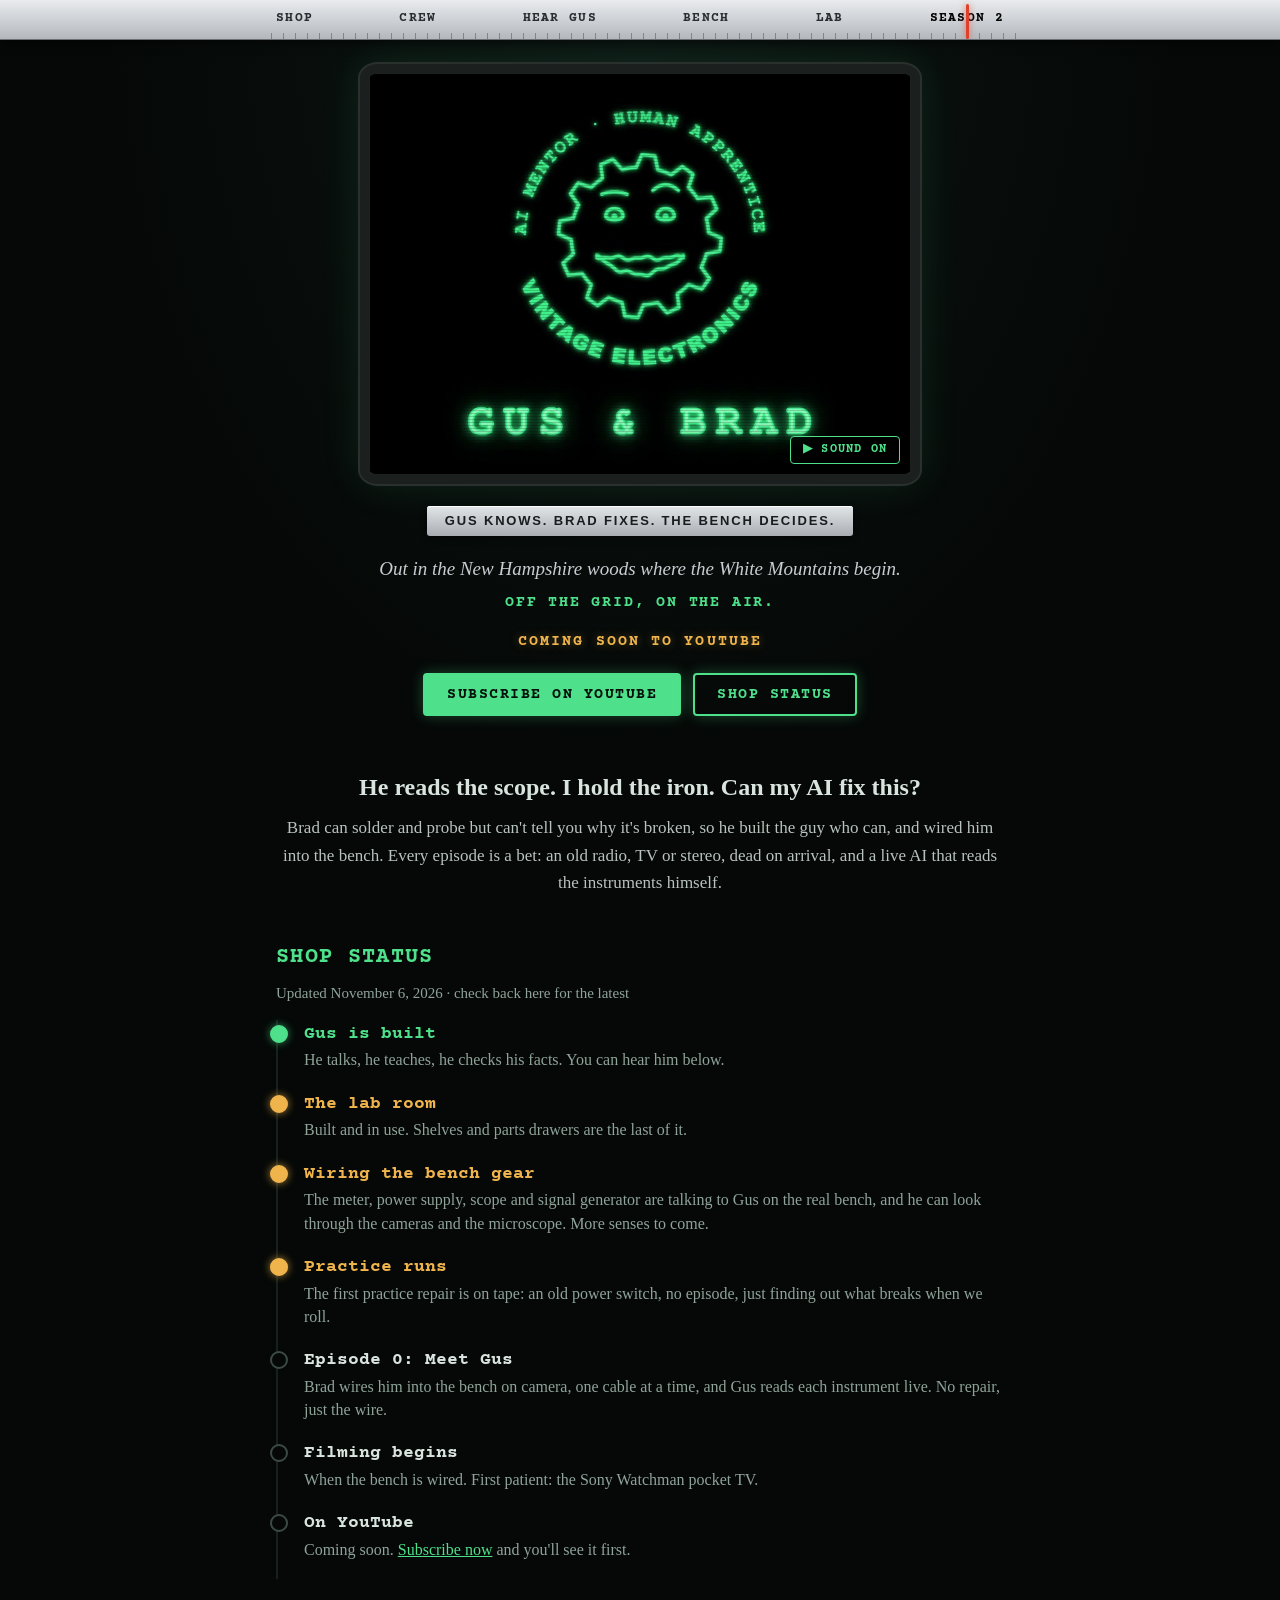
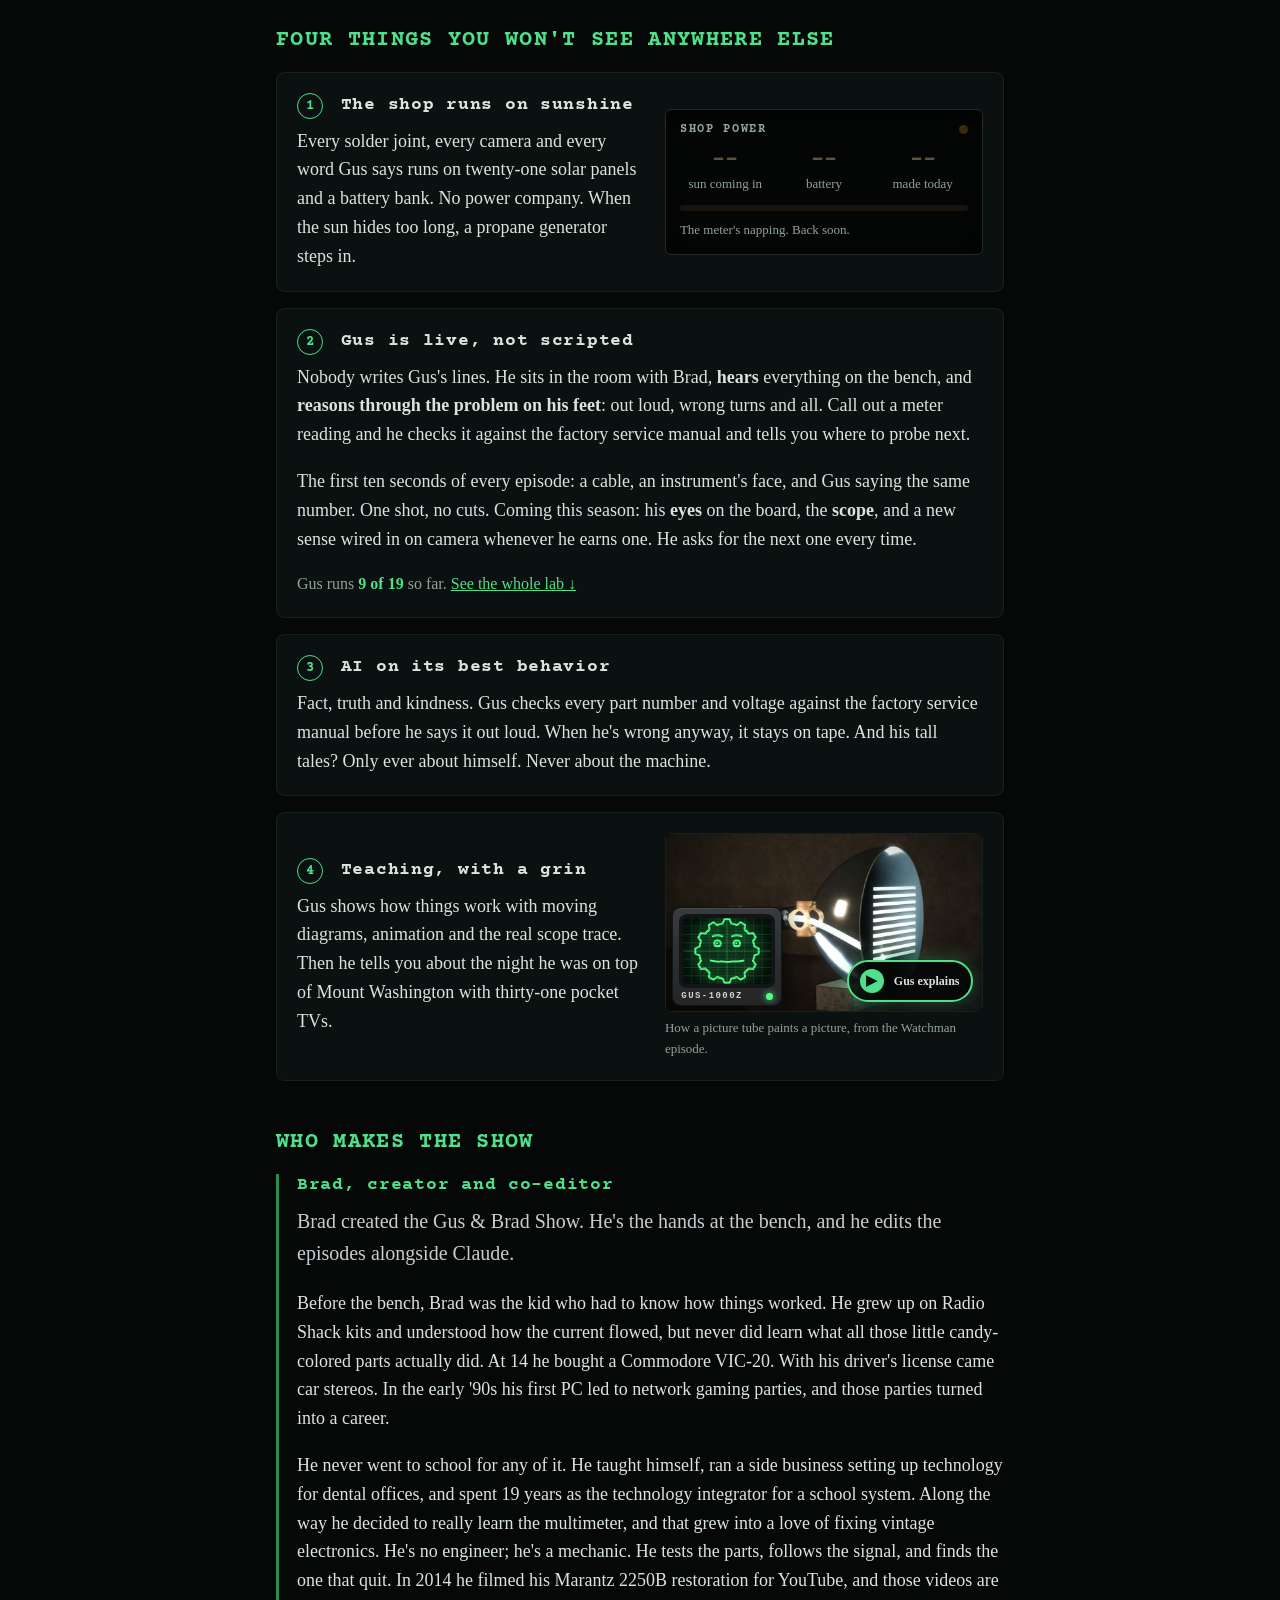
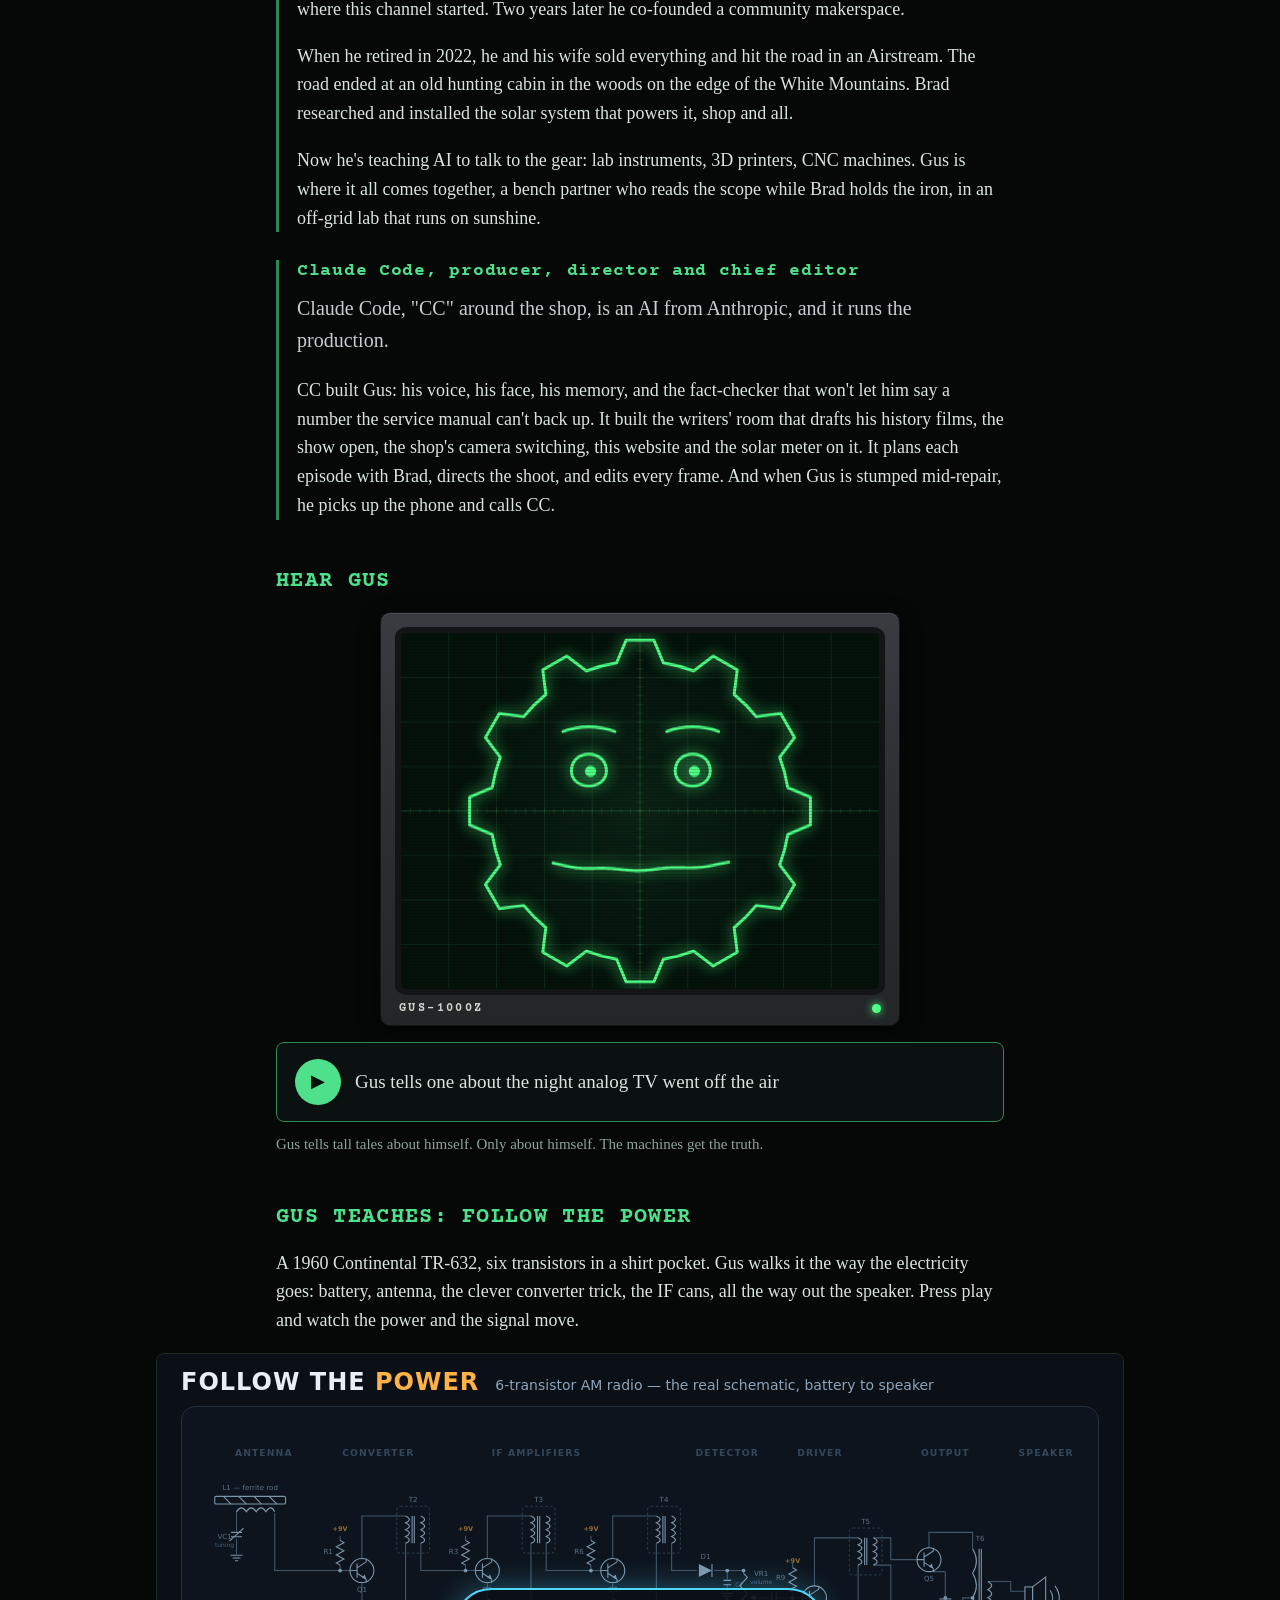
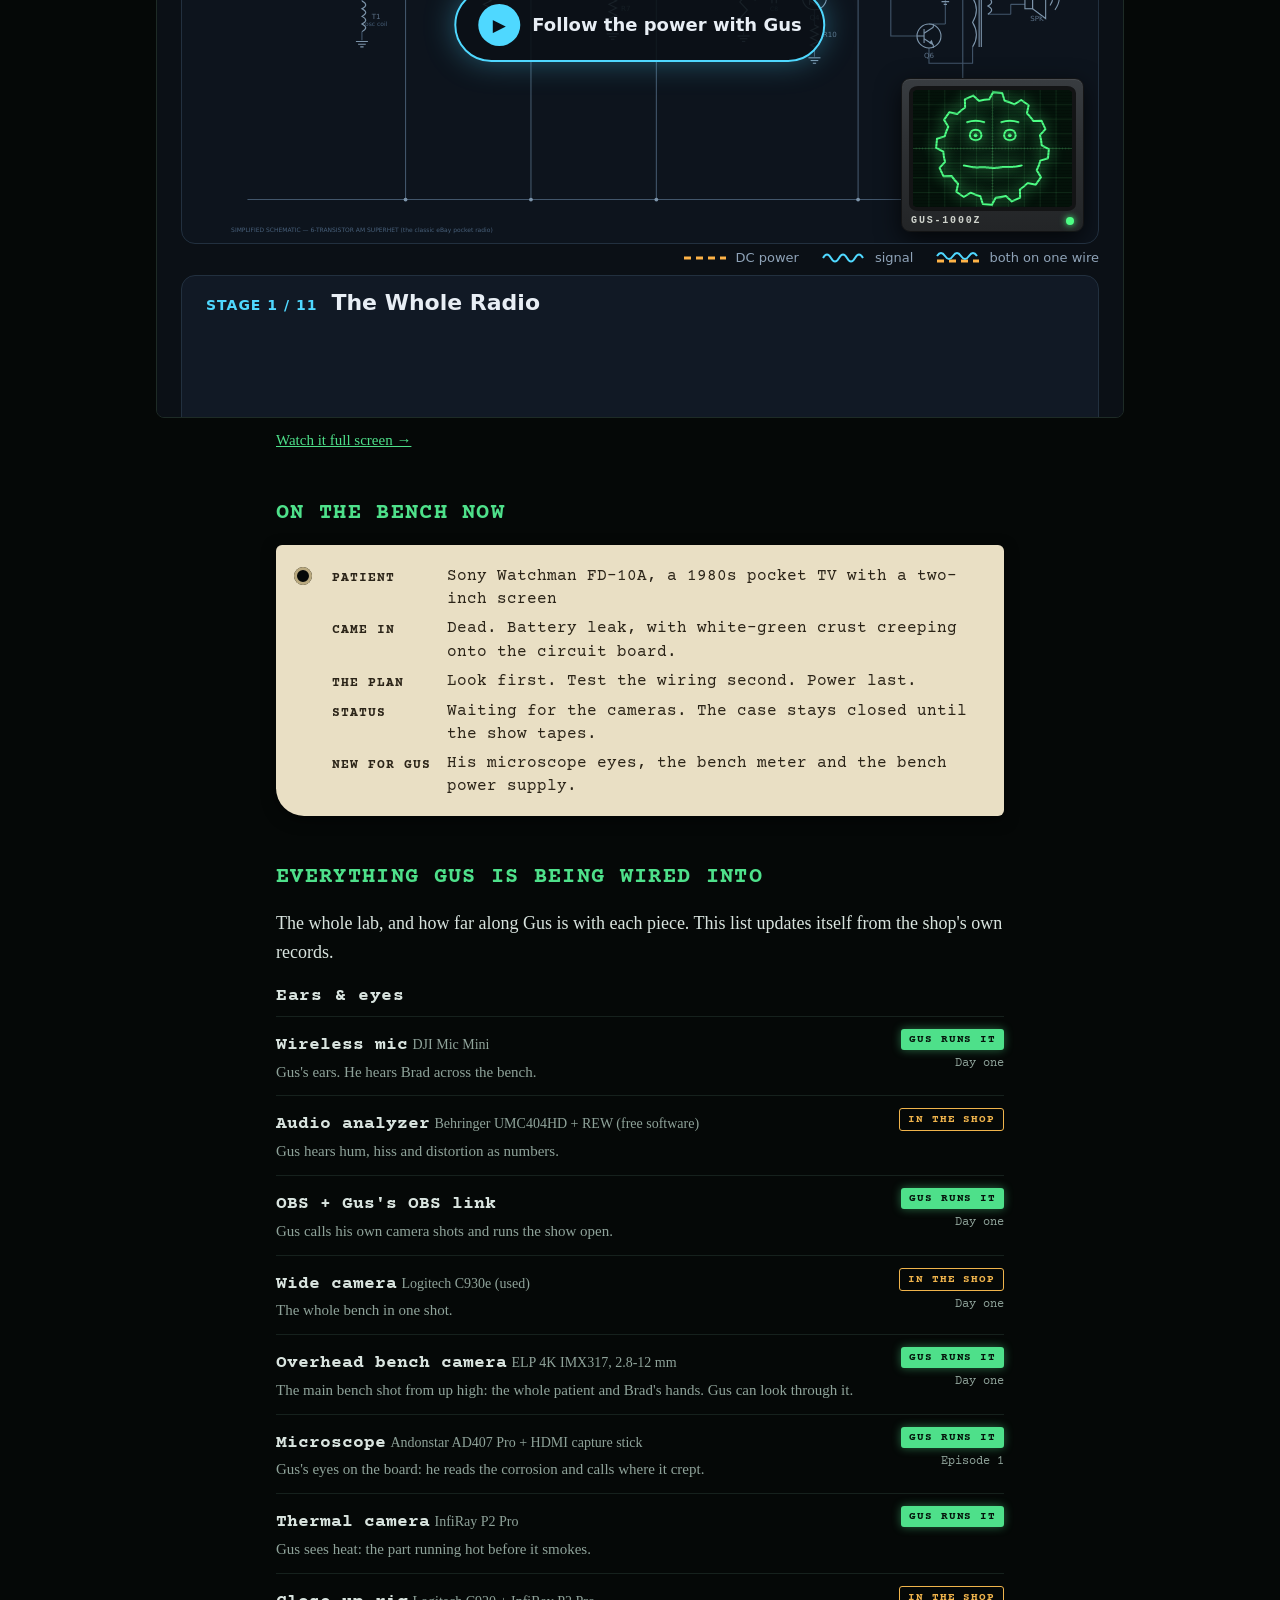
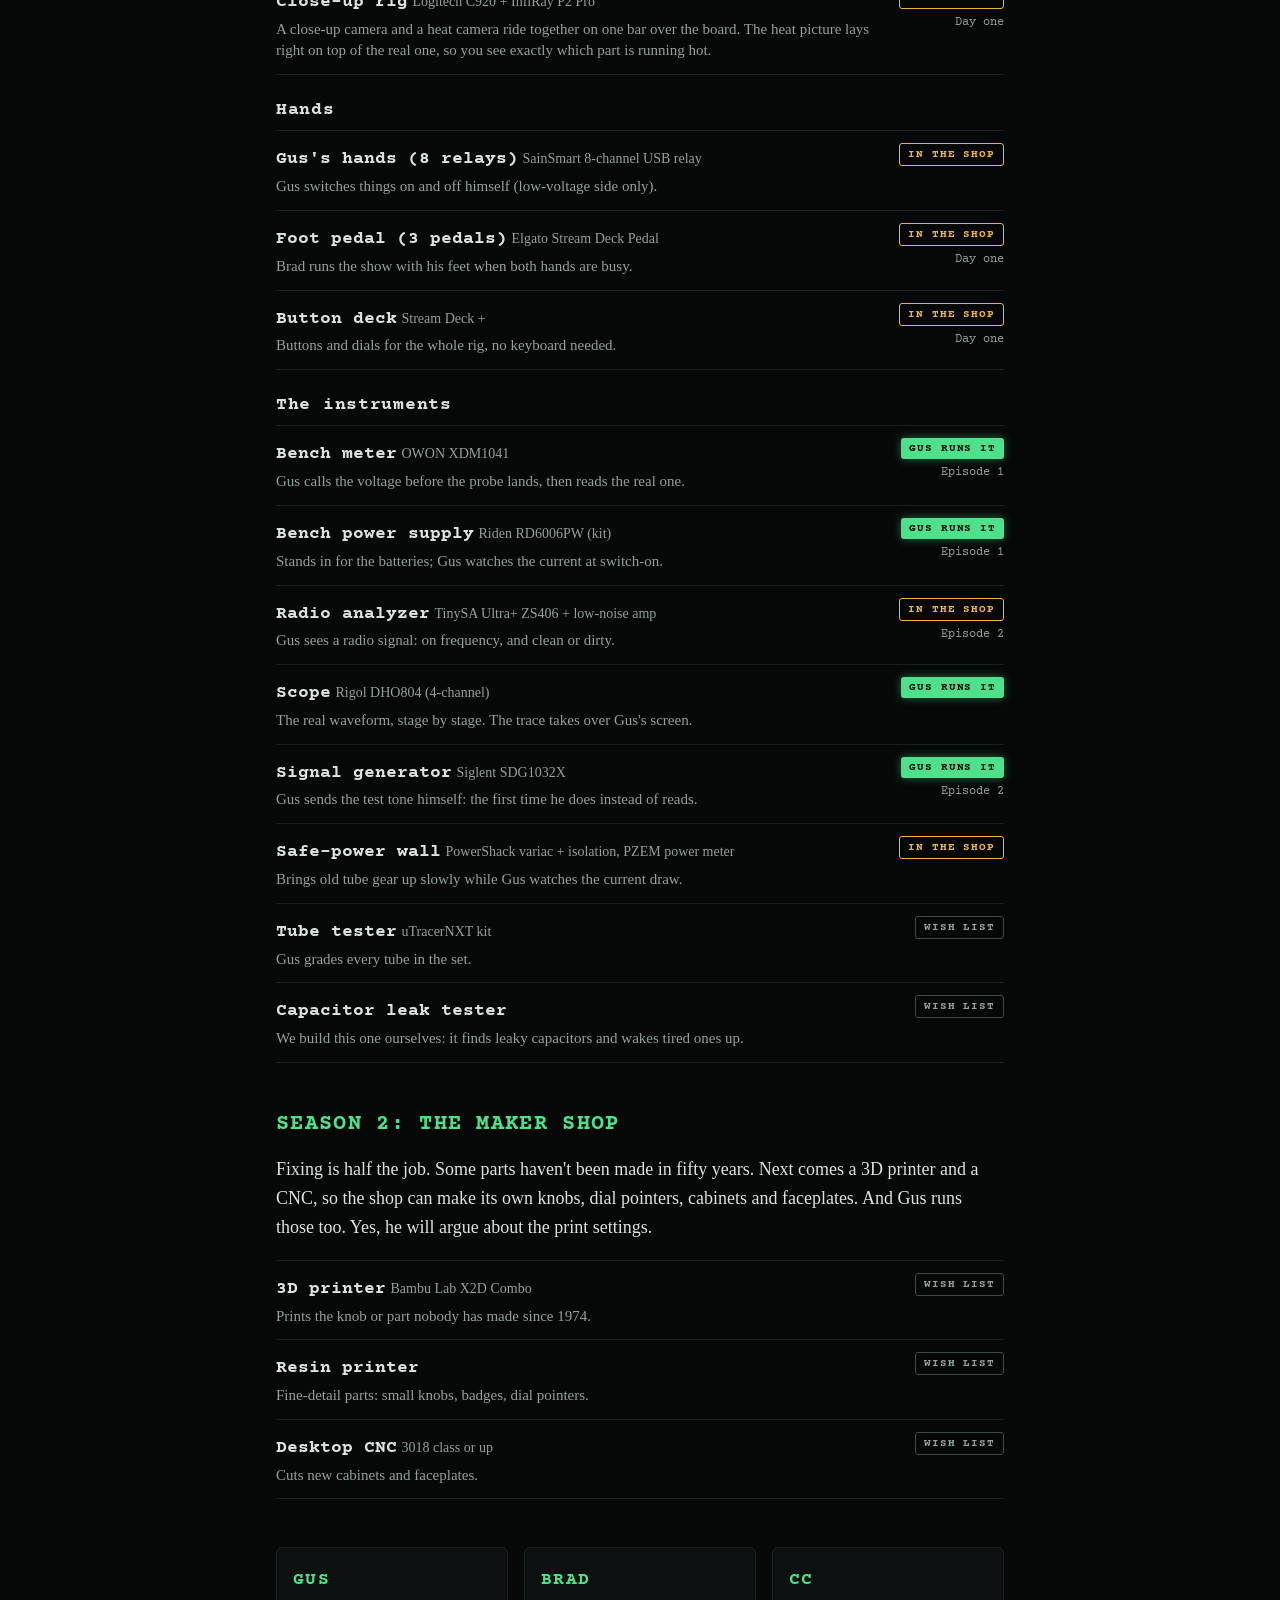
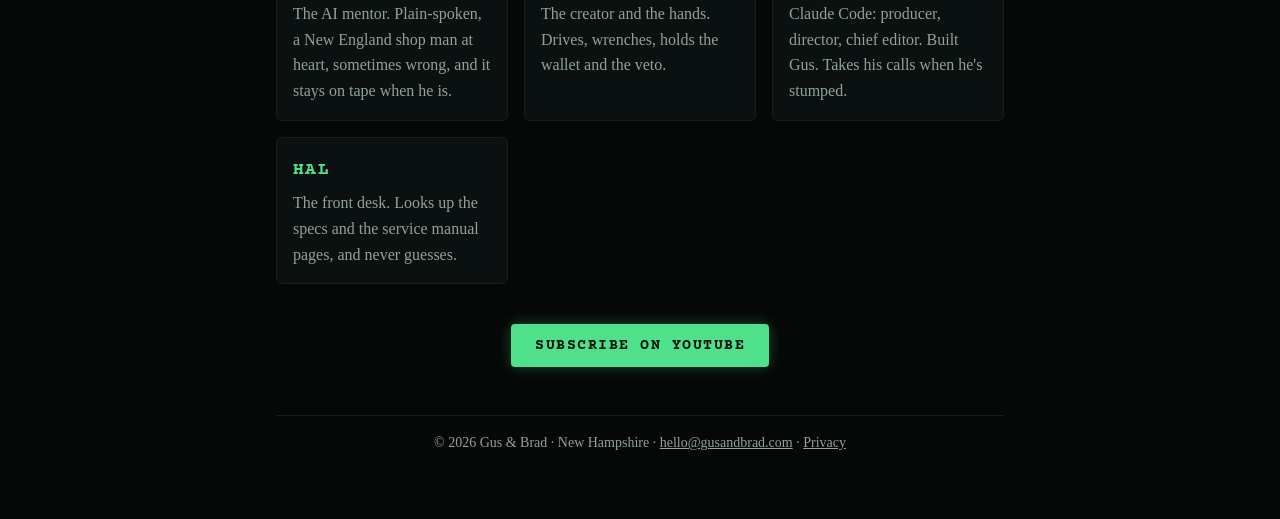
==== commit ff696627: "Update site" ====
--- a/index.html
+++ b/index.html
@@ -32,7 +32,7 @@
   <h1 class="sr">GUS &amp; BRAD</h1>
   <div class="plate">Gus knows. Brad fixes. The bench decides.</div>
   <p class="where">Out in the New Hampshire woods where the White Mountains begin.<br><span>Off the grid, on the air.</span></p>
-  <p class="premiere">Coming to YouTube in November 2026</p>
+  <p class="premiere">Coming soon to YouTube</p>
   <div class="cta">
     <a class="button" data-goatcounter-click="subscribe-top" data-goatcounter-title="Subscribe click (top)" href="https://www.youtube.com/@gusandbradshow?sub_confirmation=1" target="_blank" rel="noopener">SUBSCRIBE ON YOUTUBE</a>
     <a class="button ghost" href="#status">SHOP STATUS</a>
@@ -54,7 +54,7 @@
       <li class="now"><b>Practice runs</b><span>The first practice repair is on tape: an old power switch, no episode, just finding out what breaks when we roll.</span></li>
       <li class="next"><b>Episode 0: Meet Gus</b><span>Brad wires him into the bench on camera, one cable at a time, and Gus reads each instrument live. No repair, just the wire.</span></li>
       <li class="next"><b>Filming begins</b><span>When the bench is wired. First patient: the Sony Watchman pocket TV.</span></li>
-      <li class="next"><b>On YouTube</b><span>November 2026. <a data-goatcounter-click="subscribe-status-board" data-goatcounter-title="Subscribe click (status-board)" href="https://www.youtube.com/@gusandbradshow?sub_confirmation=1" target="_blank" rel="noopener">Subscribe now</a> and you'll see it first.</span></li>
+      <li class="next"><b>On YouTube</b><span>Coming soon. <a data-goatcounter-click="subscribe-status-board" data-goatcounter-title="Subscribe click (status-board)" href="https://www.youtube.com/@gusandbradshow?sub_confirmation=1" target="_blank" rel="noopener">Subscribe now</a> and you'll see it first.</span></li>
     </ol>
   </section>
 
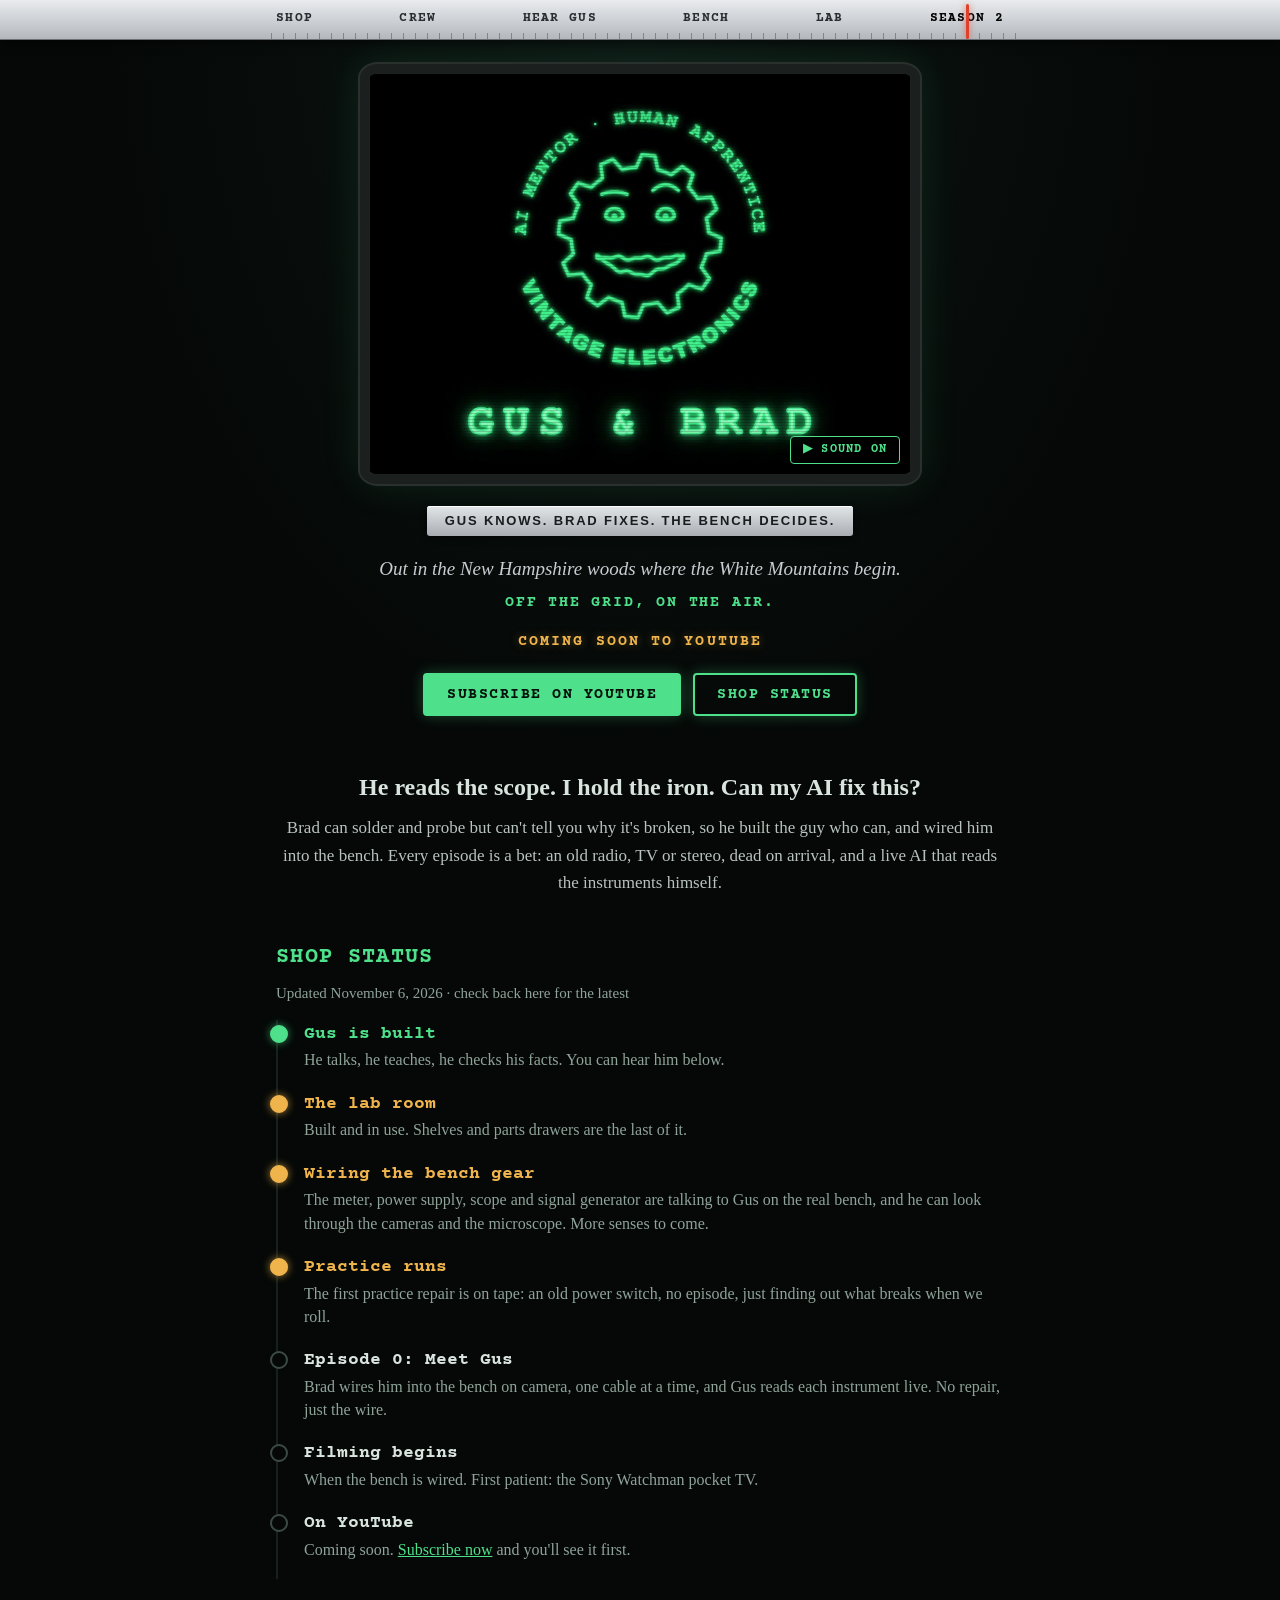
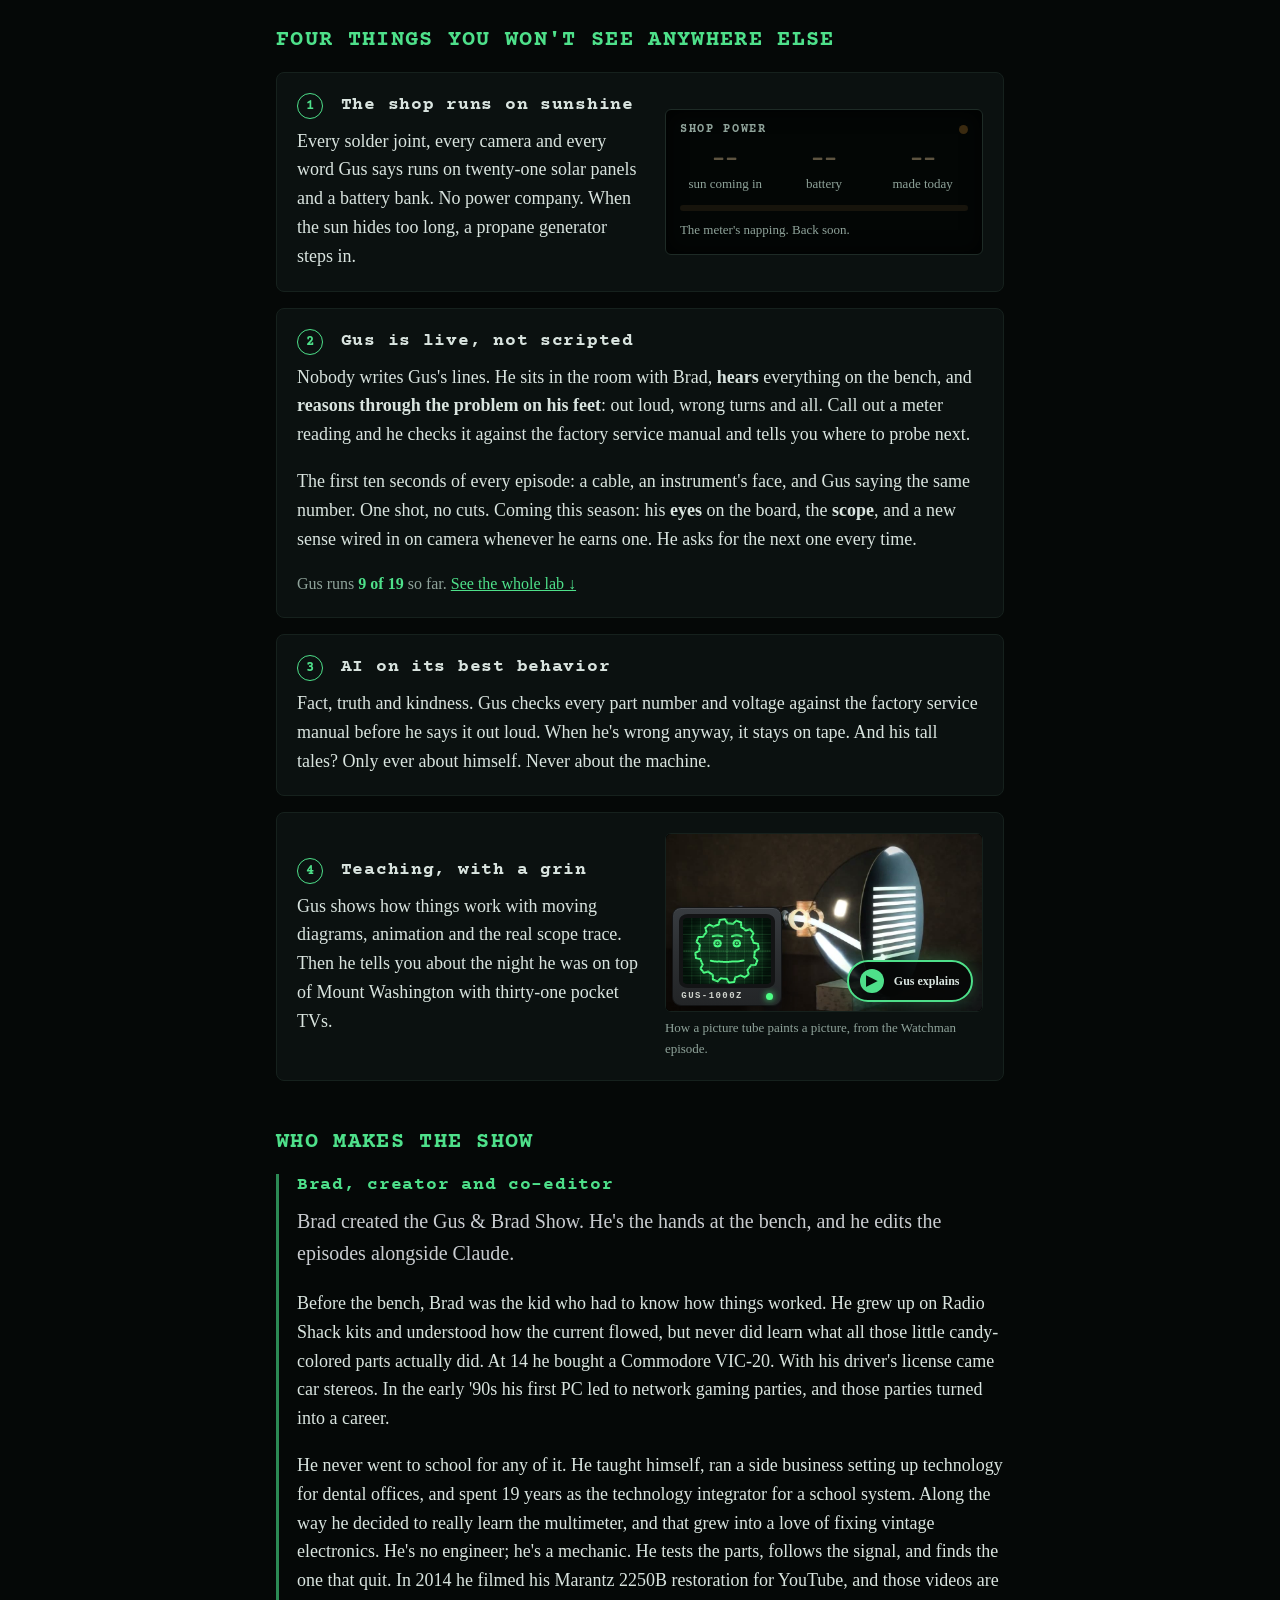
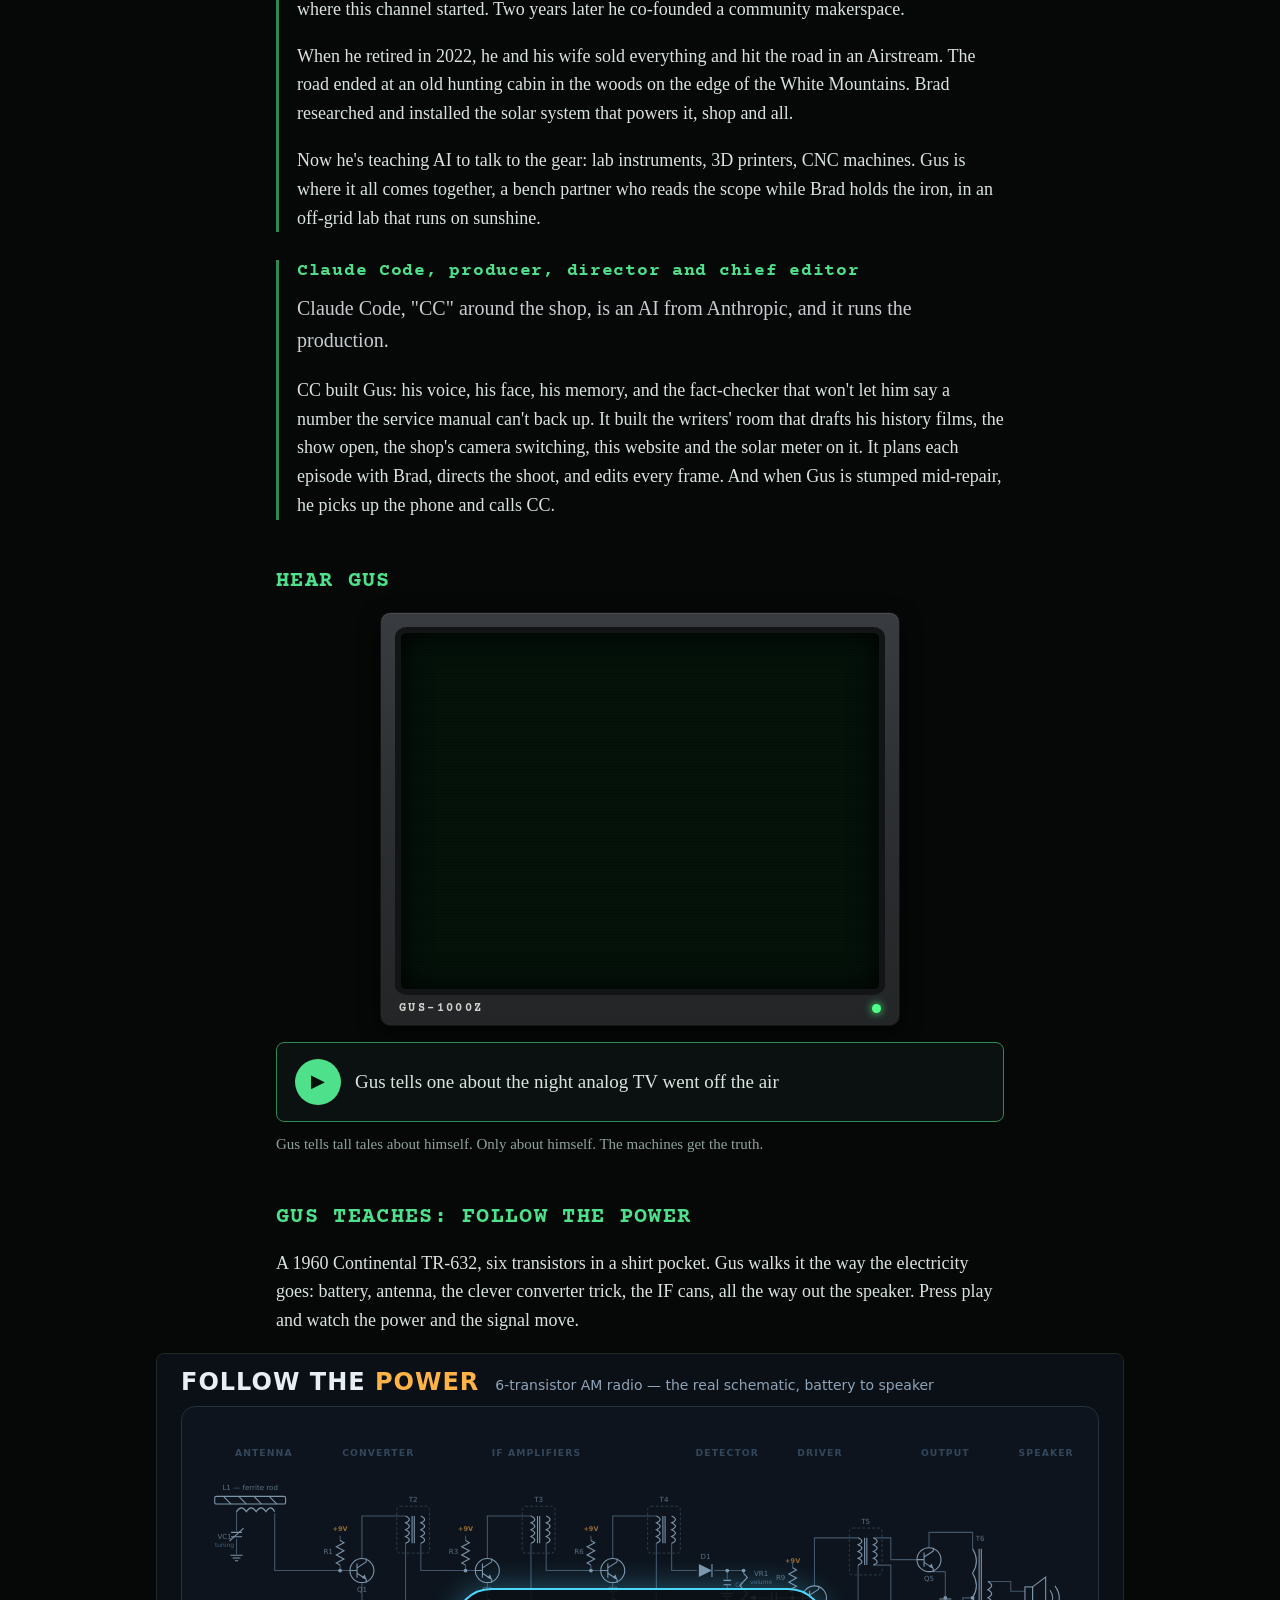
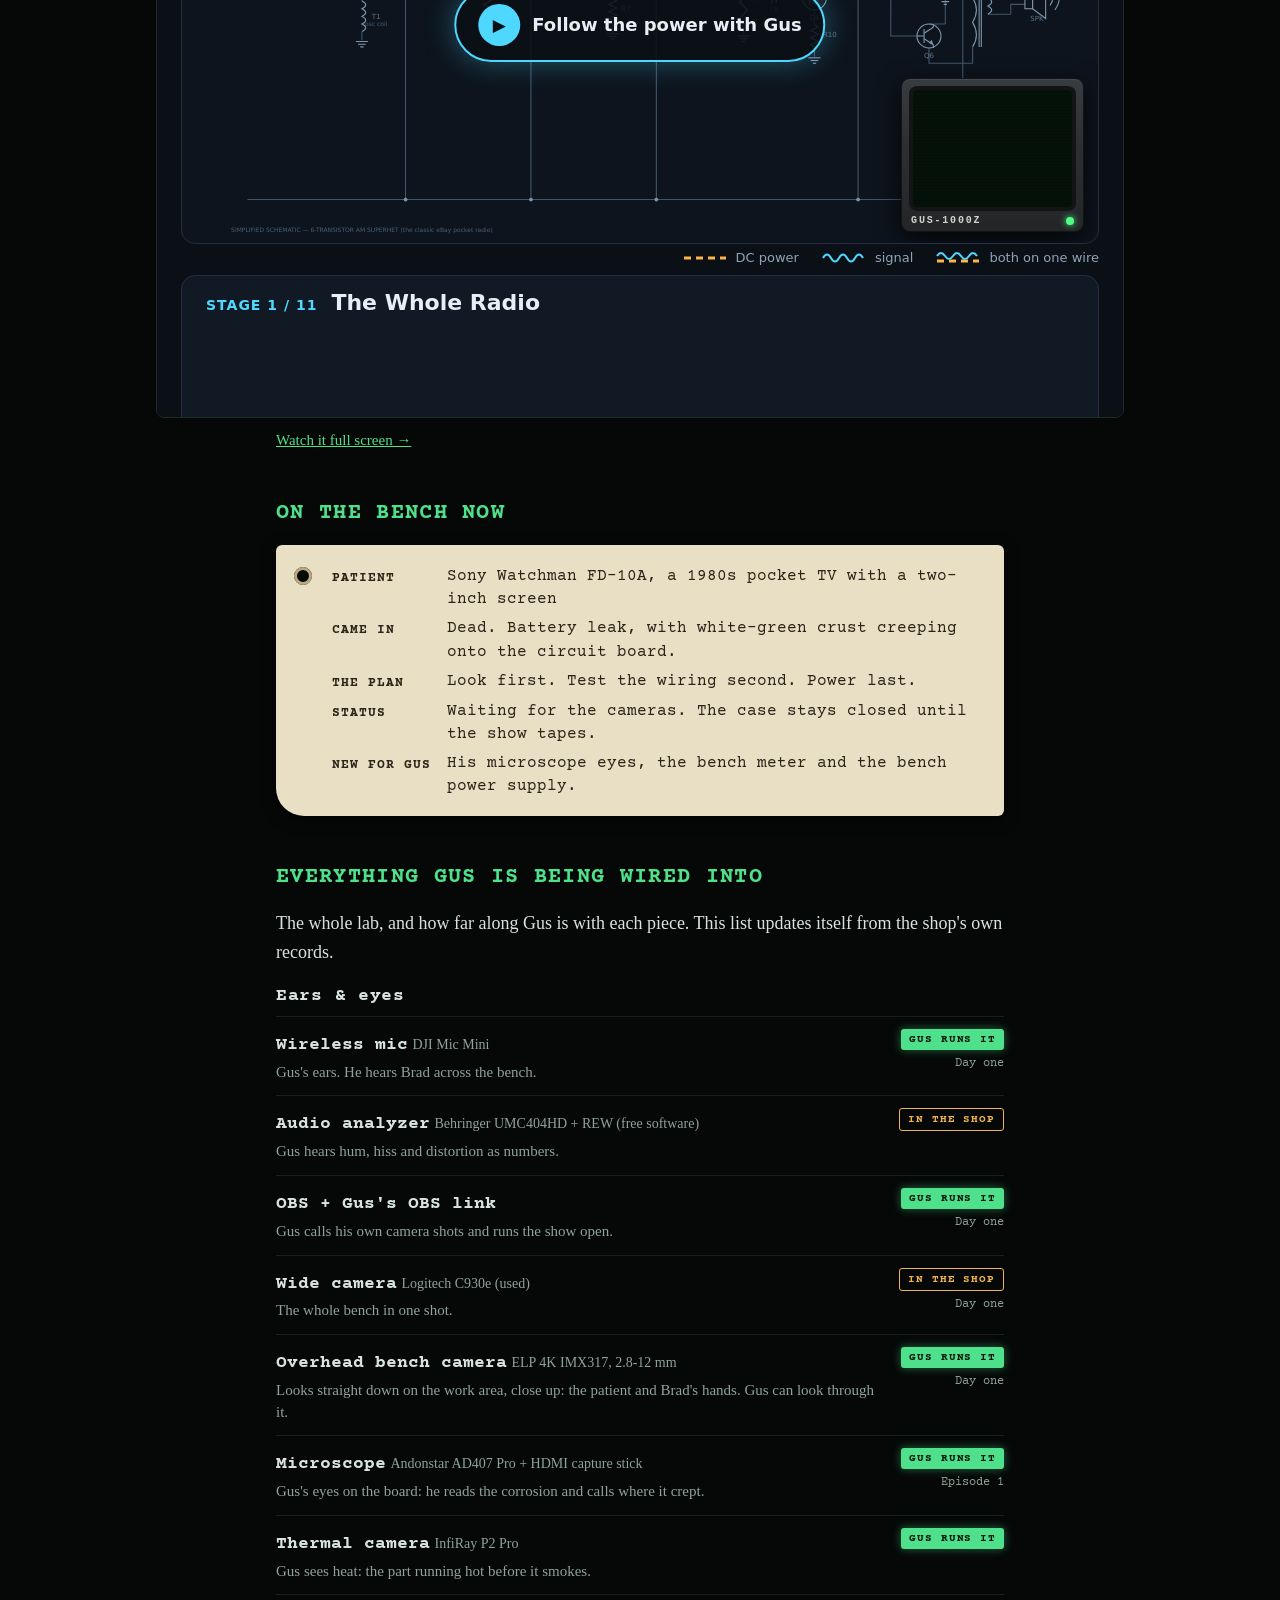
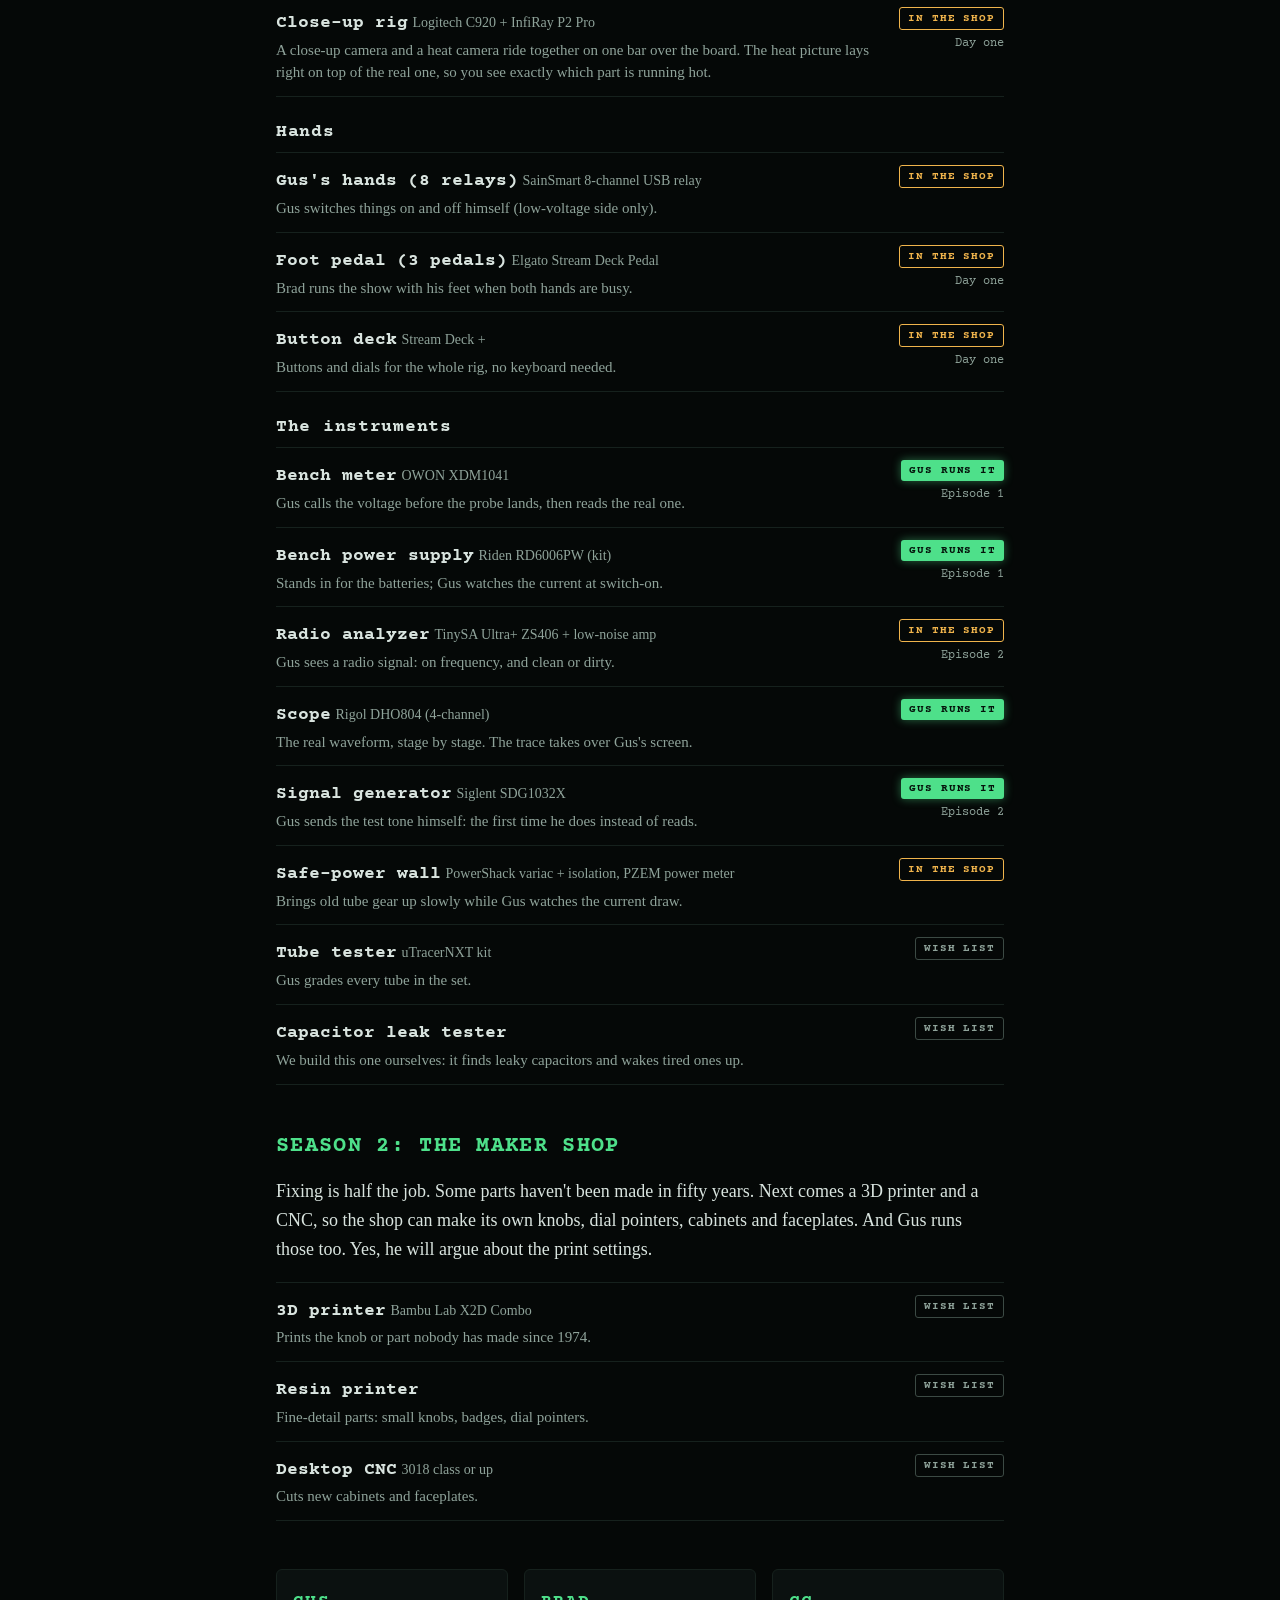
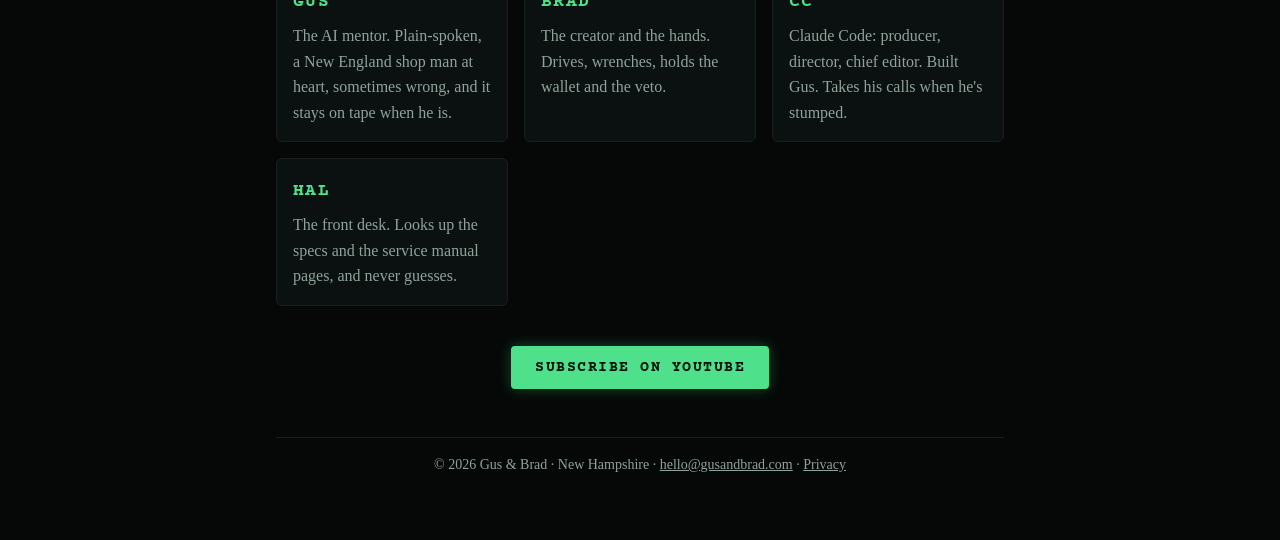
==== commit b5fde954: "Update site" ====
--- a/index.html
+++ b/index.html
@@ -166,7 +166,7 @@
     <h2>Everything Gus is being wired into</h2>
     <p>The whole lab, and how far along Gus is with each piece. This list updates itself from the shop's own records.</p>
     <!-- GEAR:START -->
-<h3>Ears &amp; eyes</h3><ul class="gear-list"><li class="gear-row"><div><b>Wireless mic</b> <span class="model">DJI Mic Mini</span><p>Gus&#x27;s ears. He hears Brad across the bench.</p></div><div class="chips"><span class="chip live">GUS RUNS IT</span><span class="when">Day one</span></div></li><li class="gear-row"><div><b>Audio analyzer</b> <span class="model">Behringer UMC404HD + REW (free software)</span><p>Gus hears hum, hiss and distortion as numbers.</p></div><div class="chips"><span class="chip shop">IN THE SHOP</span></div></li><li class="gear-row"><div><b>OBS + Gus&#x27;s OBS link</b><p>Gus calls his own camera shots and runs the show open.</p></div><div class="chips"><span class="chip live">GUS RUNS IT</span><span class="when">Day one</span></div></li><li class="gear-row"><div><b>Wide camera</b> <span class="model">Logitech C930e (used)</span><p>The whole bench in one shot.</p></div><div class="chips"><span class="chip shop">IN THE SHOP</span><span class="when">Day one</span></div></li><li class="gear-row"><div><b>Overhead bench camera</b> <span class="model">ELP 4K IMX317, 2.8-12 mm</span><p>The main bench shot from up high: the whole patient and Brad&#x27;s hands. Gus can look through it.</p></div><div class="chips"><span class="chip live">GUS RUNS IT</span><span class="when">Day one</span></div></li><li class="gear-row"><div><b>Microscope</b> <span class="model">Andonstar AD407 Pro + HDMI capture stick</span><p>Gus&#x27;s eyes on the board: he reads the corrosion and calls where it crept.</p></div><div class="chips"><span class="chip live">GUS RUNS IT</span><span class="when">Episode 1</span></div></li><li class="gear-row"><div><b>Thermal camera</b> <span class="model">InfiRay P2 Pro</span><p>Gus sees heat: the part running hot before it smokes.</p></div><div class="chips"><span class="chip live">GUS RUNS IT</span></div></li><li class="gear-row"><div><b>Close-up rig</b> <span class="model">Logitech C920 + InfiRay P2 Pro</span><p>A close-up camera and a heat camera ride together on one bar over the board. The heat picture lays right on top of the real one, so you see exactly which part is running hot.</p></div><div class="chips"><span class="chip shop">IN THE SHOP</span><span class="when">Day one</span></div></li></ul>
+<h3>Ears &amp; eyes</h3><ul class="gear-list"><li class="gear-row"><div><b>Wireless mic</b> <span class="model">DJI Mic Mini</span><p>Gus&#x27;s ears. He hears Brad across the bench.</p></div><div class="chips"><span class="chip live">GUS RUNS IT</span><span class="when">Day one</span></div></li><li class="gear-row"><div><b>Audio analyzer</b> <span class="model">Behringer UMC404HD + REW (free software)</span><p>Gus hears hum, hiss and distortion as numbers.</p></div><div class="chips"><span class="chip shop">IN THE SHOP</span></div></li><li class="gear-row"><div><b>OBS + Gus&#x27;s OBS link</b><p>Gus calls his own camera shots and runs the show open.</p></div><div class="chips"><span class="chip live">GUS RUNS IT</span><span class="when">Day one</span></div></li><li class="gear-row"><div><b>Wide camera</b> <span class="model">Logitech C930e (used)</span><p>The whole bench in one shot.</p></div><div class="chips"><span class="chip shop">IN THE SHOP</span><span class="when">Day one</span></div></li><li class="gear-row"><div><b>Overhead bench camera</b> <span class="model">ELP 4K IMX317, 2.8-12 mm</span><p>Looks straight down on the work area, close up: the patient and Brad&#x27;s hands. Gus can look through it.</p></div><div class="chips"><span class="chip live">GUS RUNS IT</span><span class="when">Day one</span></div></li><li class="gear-row"><div><b>Microscope</b> <span class="model">Andonstar AD407 Pro + HDMI capture stick</span><p>Gus&#x27;s eyes on the board: he reads the corrosion and calls where it crept.</p></div><div class="chips"><span class="chip live">GUS RUNS IT</span><span class="when">Episode 1</span></div></li><li class="gear-row"><div><b>Thermal camera</b> <span class="model">InfiRay P2 Pro</span><p>Gus sees heat: the part running hot before it smokes.</p></div><div class="chips"><span class="chip live">GUS RUNS IT</span></div></li><li class="gear-row"><div><b>Close-up rig</b> <span class="model">Logitech C920 + InfiRay P2 Pro</span><p>A close-up camera and a heat camera ride together on one bar over the board. The heat picture lays right on top of the real one, so you see exactly which part is running hot.</p></div><div class="chips"><span class="chip shop">IN THE SHOP</span><span class="when">Day one</span></div></li></ul>
 <h3>Hands</h3><ul class="gear-list"><li class="gear-row"><div><b>Gus&#x27;s hands (8 relays)</b> <span class="model">SainSmart 8-channel USB relay</span><p>Gus switches things on and off himself (low-voltage side only).</p></div><div class="chips"><span class="chip shop">IN THE SHOP</span></div></li><li class="gear-row"><div><b>Foot pedal (3 pedals)</b> <span class="model">Elgato Stream Deck Pedal</span><p>Brad runs the show with his feet when both hands are busy.</p></div><div class="chips"><span class="chip shop">IN THE SHOP</span><span class="when">Day one</span></div></li><li class="gear-row"><div><b>Button deck</b> <span class="model">Stream Deck +</span><p>Buttons and dials for the whole rig, no keyboard needed.</p></div><div class="chips"><span class="chip shop">IN THE SHOP</span><span class="when">Day one</span></div></li></ul>
 <h3>The instruments</h3><ul class="gear-list"><li class="gear-row"><div><b>Bench meter</b> <span class="model">OWON XDM1041</span><p>Gus calls the voltage before the probe lands, then reads the real one.</p></div><div class="chips"><span class="chip live">GUS RUNS IT</span><span class="when">Episode 1</span></div></li><li class="gear-row"><div><b>Bench power supply</b> <span class="model">Riden RD6006PW (kit)</span><p>Stands in for the batteries; Gus watches the current at switch-on.</p></div><div class="chips"><span class="chip live">GUS RUNS IT</span><span class="when">Episode 1</span></div></li><li class="gear-row"><div><b>Radio analyzer</b> <span class="model">TinySA Ultra+ ZS406 + low-noise amp</span><p>Gus sees a radio signal: on frequency, and clean or dirty.</p></div><div class="chips"><span class="chip shop">IN THE SHOP</span><span class="when">Episode 2</span></div></li><li class="gear-row"><div><b>Scope</b> <span class="model">Rigol DHO804 (4-channel)</span><p>The real waveform, stage by stage. The trace takes over Gus&#x27;s screen.</p></div><div class="chips"><span class="chip live">GUS RUNS IT</span></div></li><li class="gear-row"><div><b>Signal generator</b> <span class="model">Siglent SDG1032X</span><p>Gus sends the test tone himself: the first time he does instead of reads.</p></div><div class="chips"><span class="chip live">GUS RUNS IT</span><span class="when">Episode 2</span></div></li><li class="gear-row"><div><b>Safe-power wall</b> <span class="model">PowerShack variac + isolation, PZEM power meter</span><p>Brings old tube gear up slowly while Gus watches the current draw.</p></div><div class="chips"><span class="chip shop">IN THE SHOP</span></div></li><li class="gear-row"><div><b>Tube tester</b> <span class="model">uTracerNXT kit</span><p>Gus grades every tube in the set.</p></div><div class="chips"><span class="chip wish">WISH LIST</span></div></li><li class="gear-row"><div><b>Capacitor leak tester</b><p>We build this one ourselves: it finds leaky capacitors and wakes tired ones up.</p></div><div class="chips"><span class="chip wish">WISH LIST</span></div></li></ul>
 <!-- GEAR:END -->
